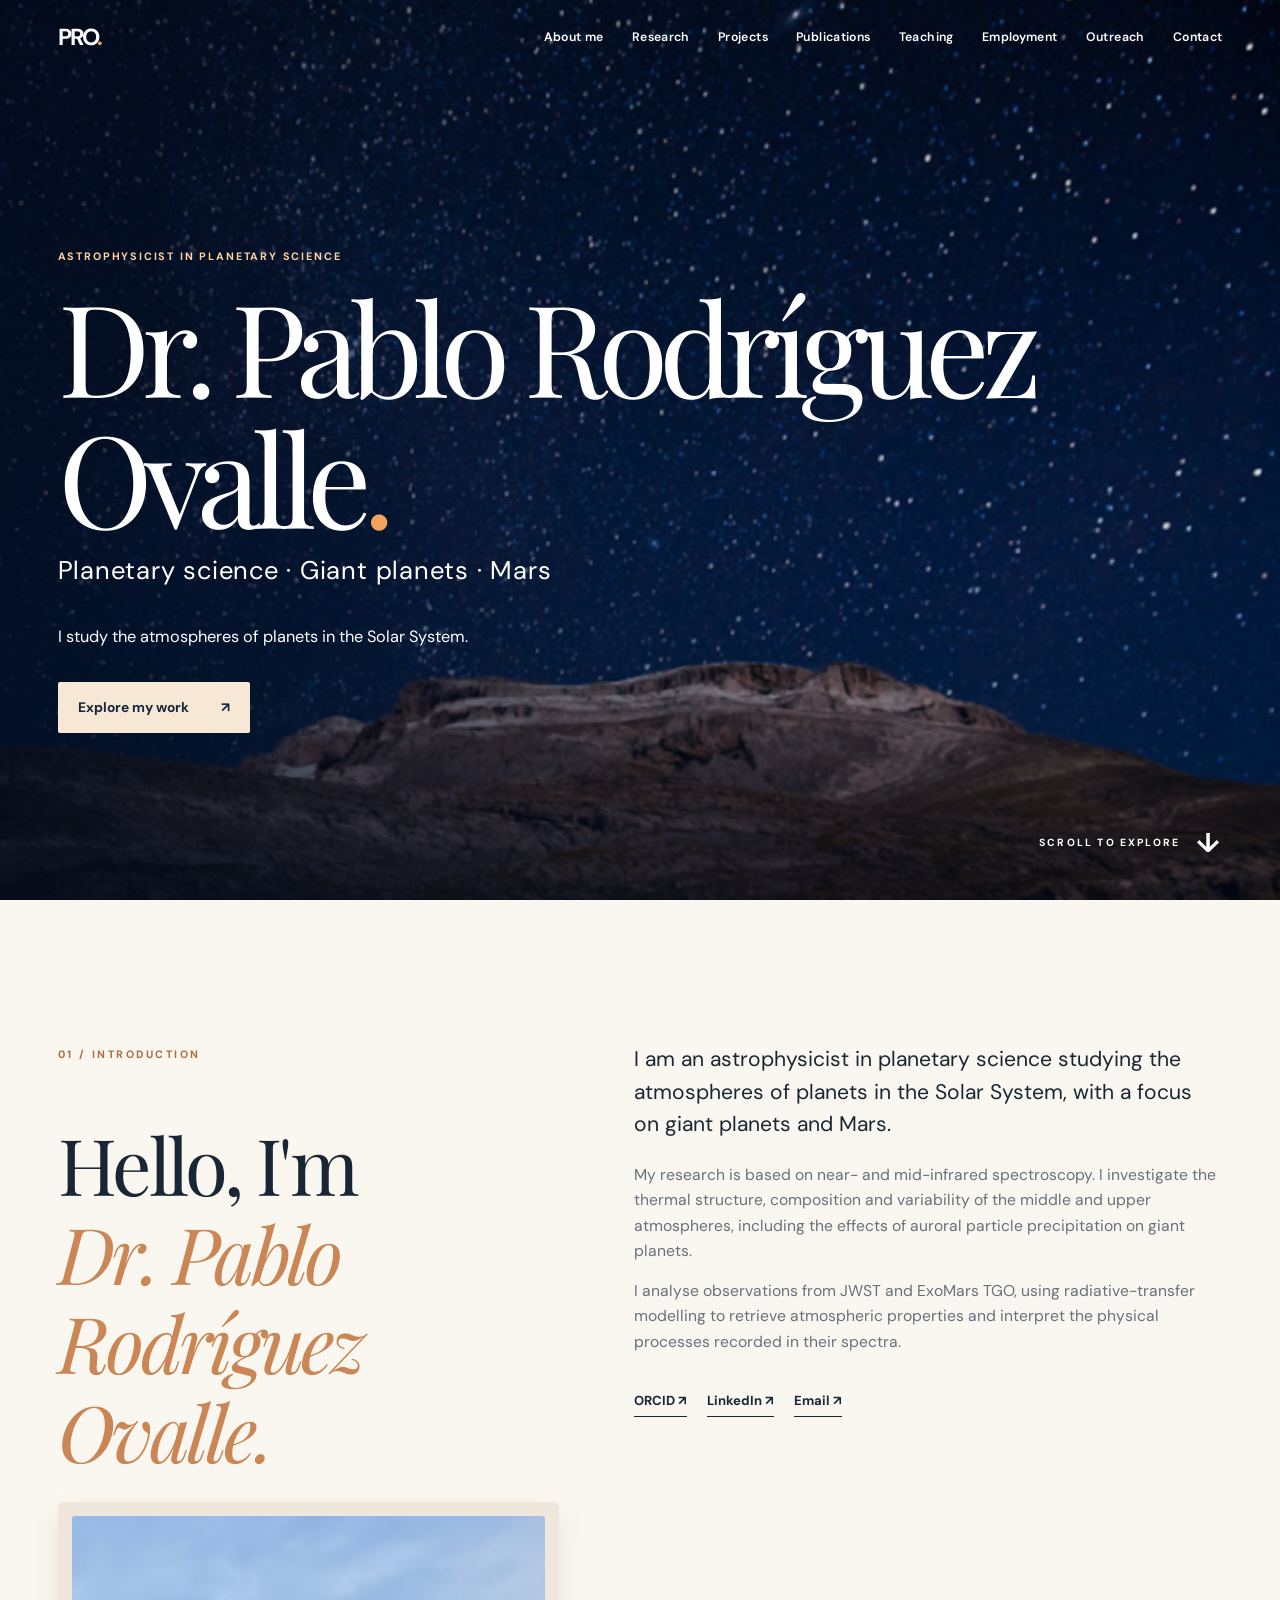
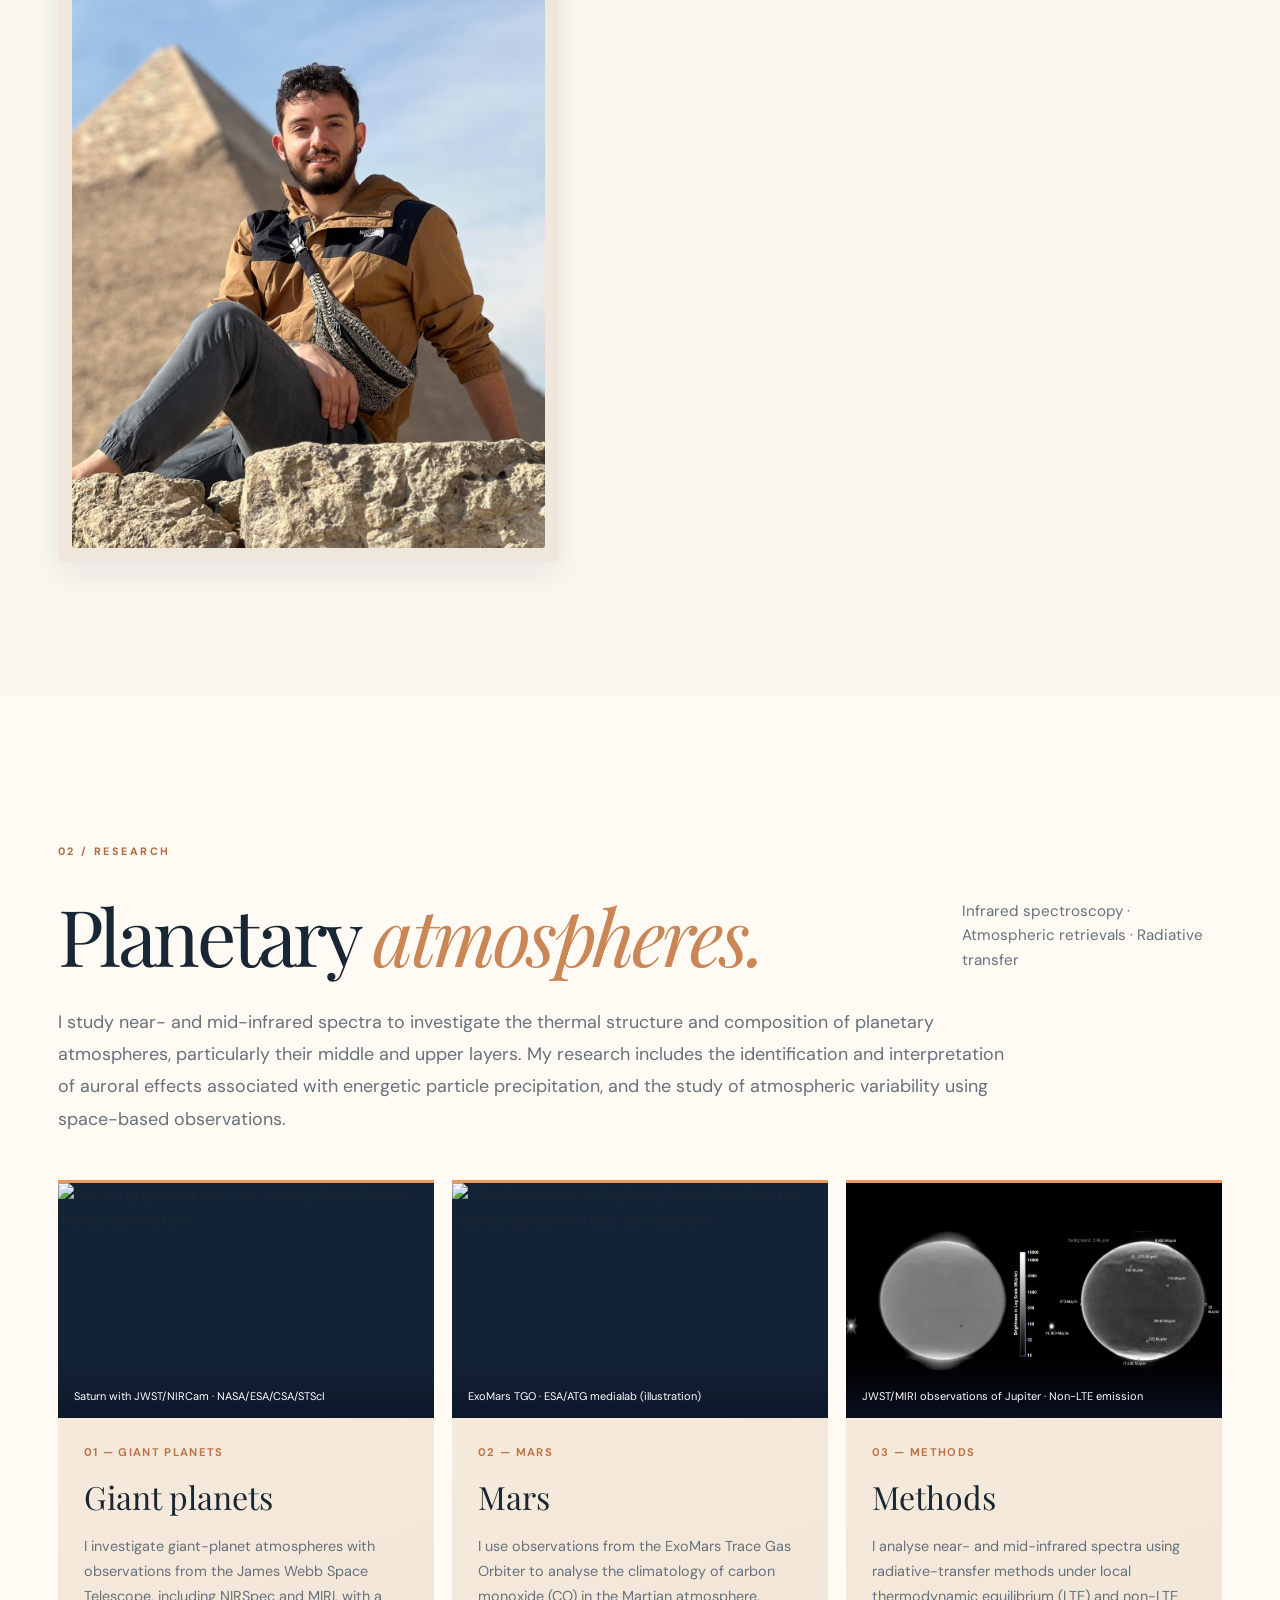
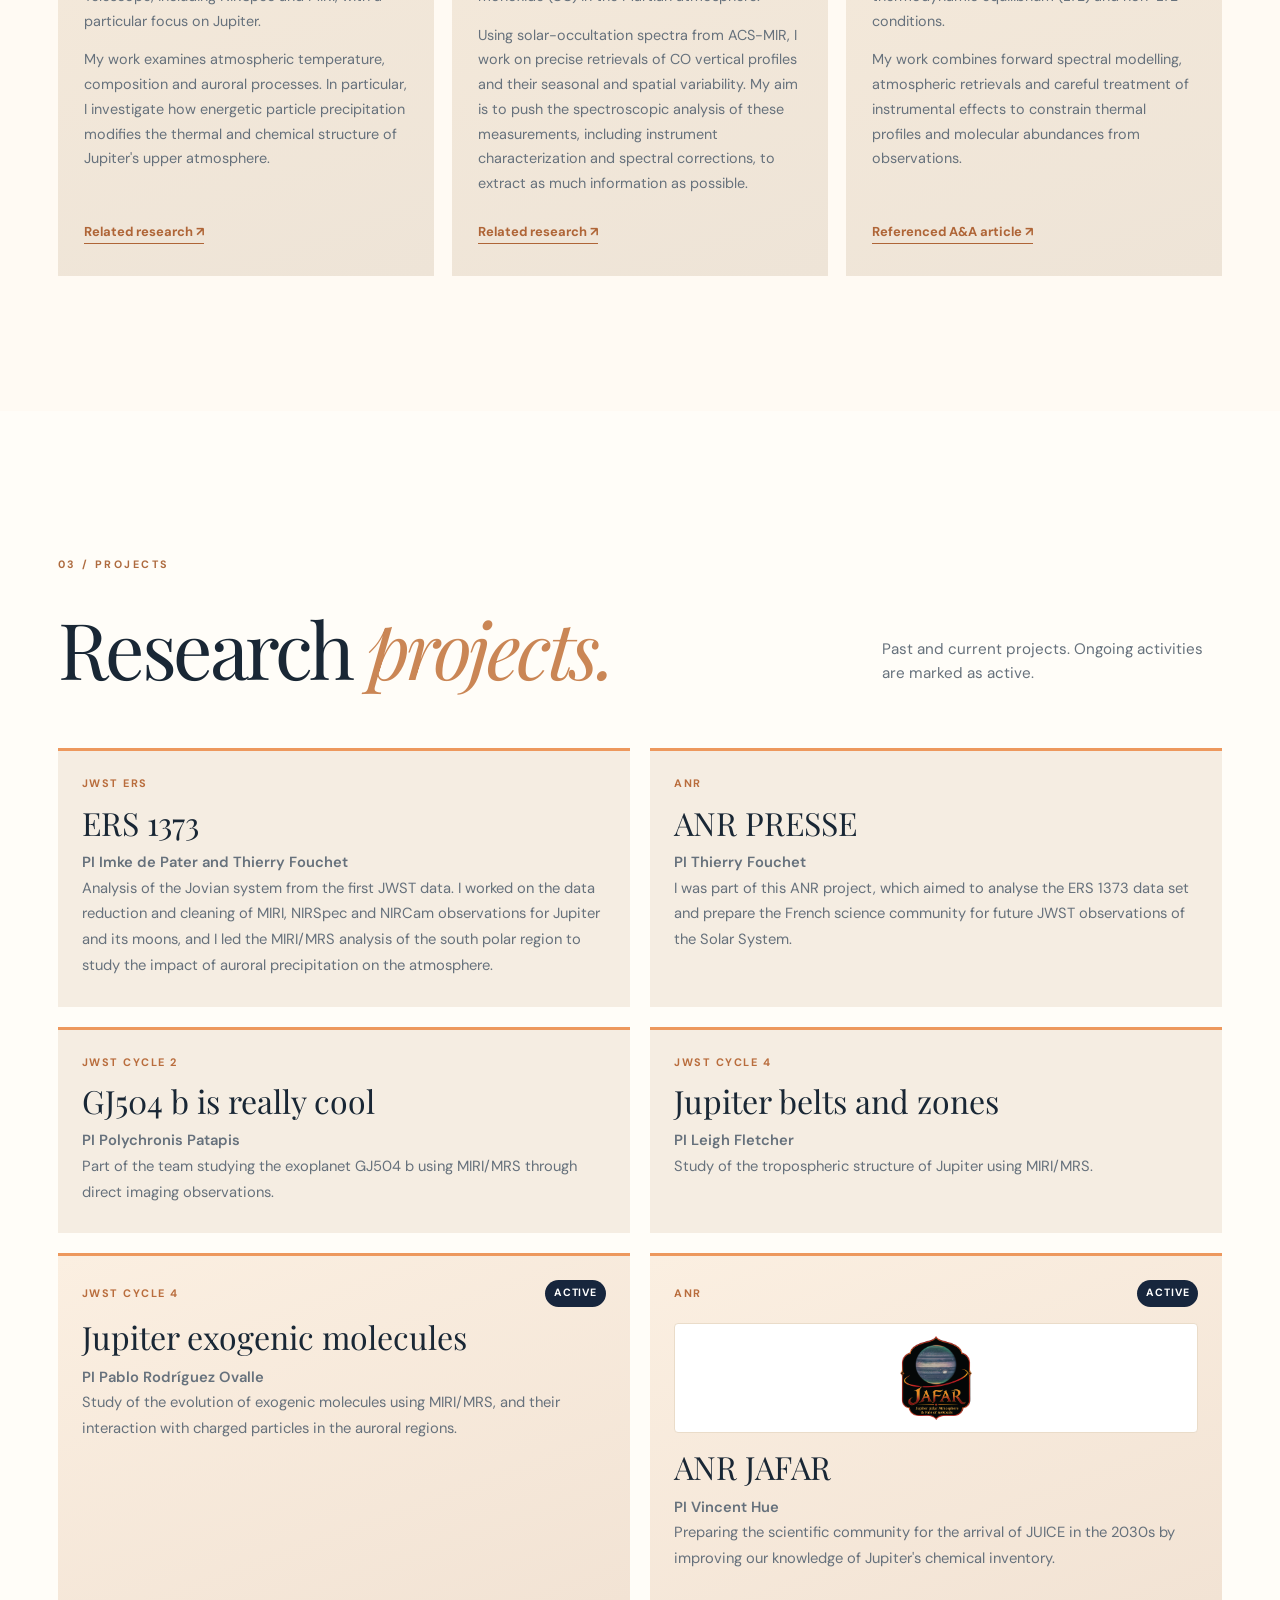
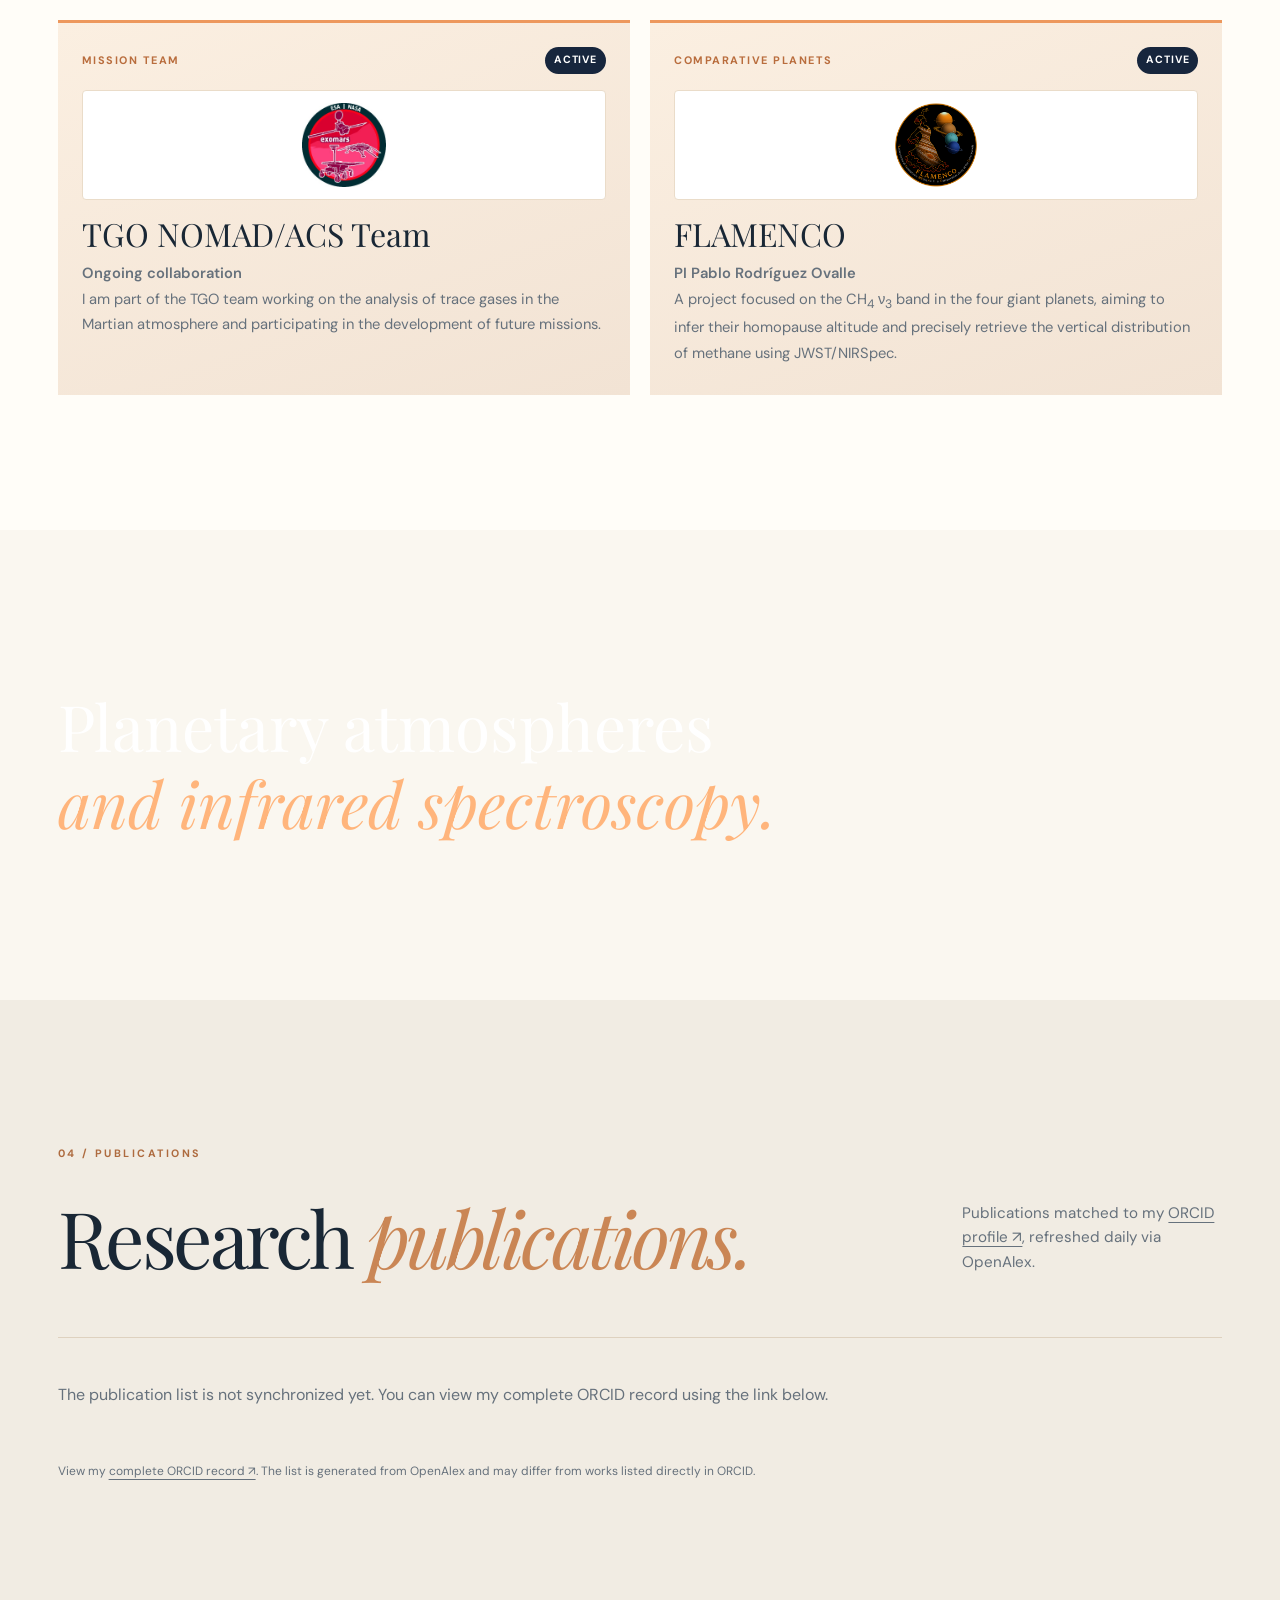
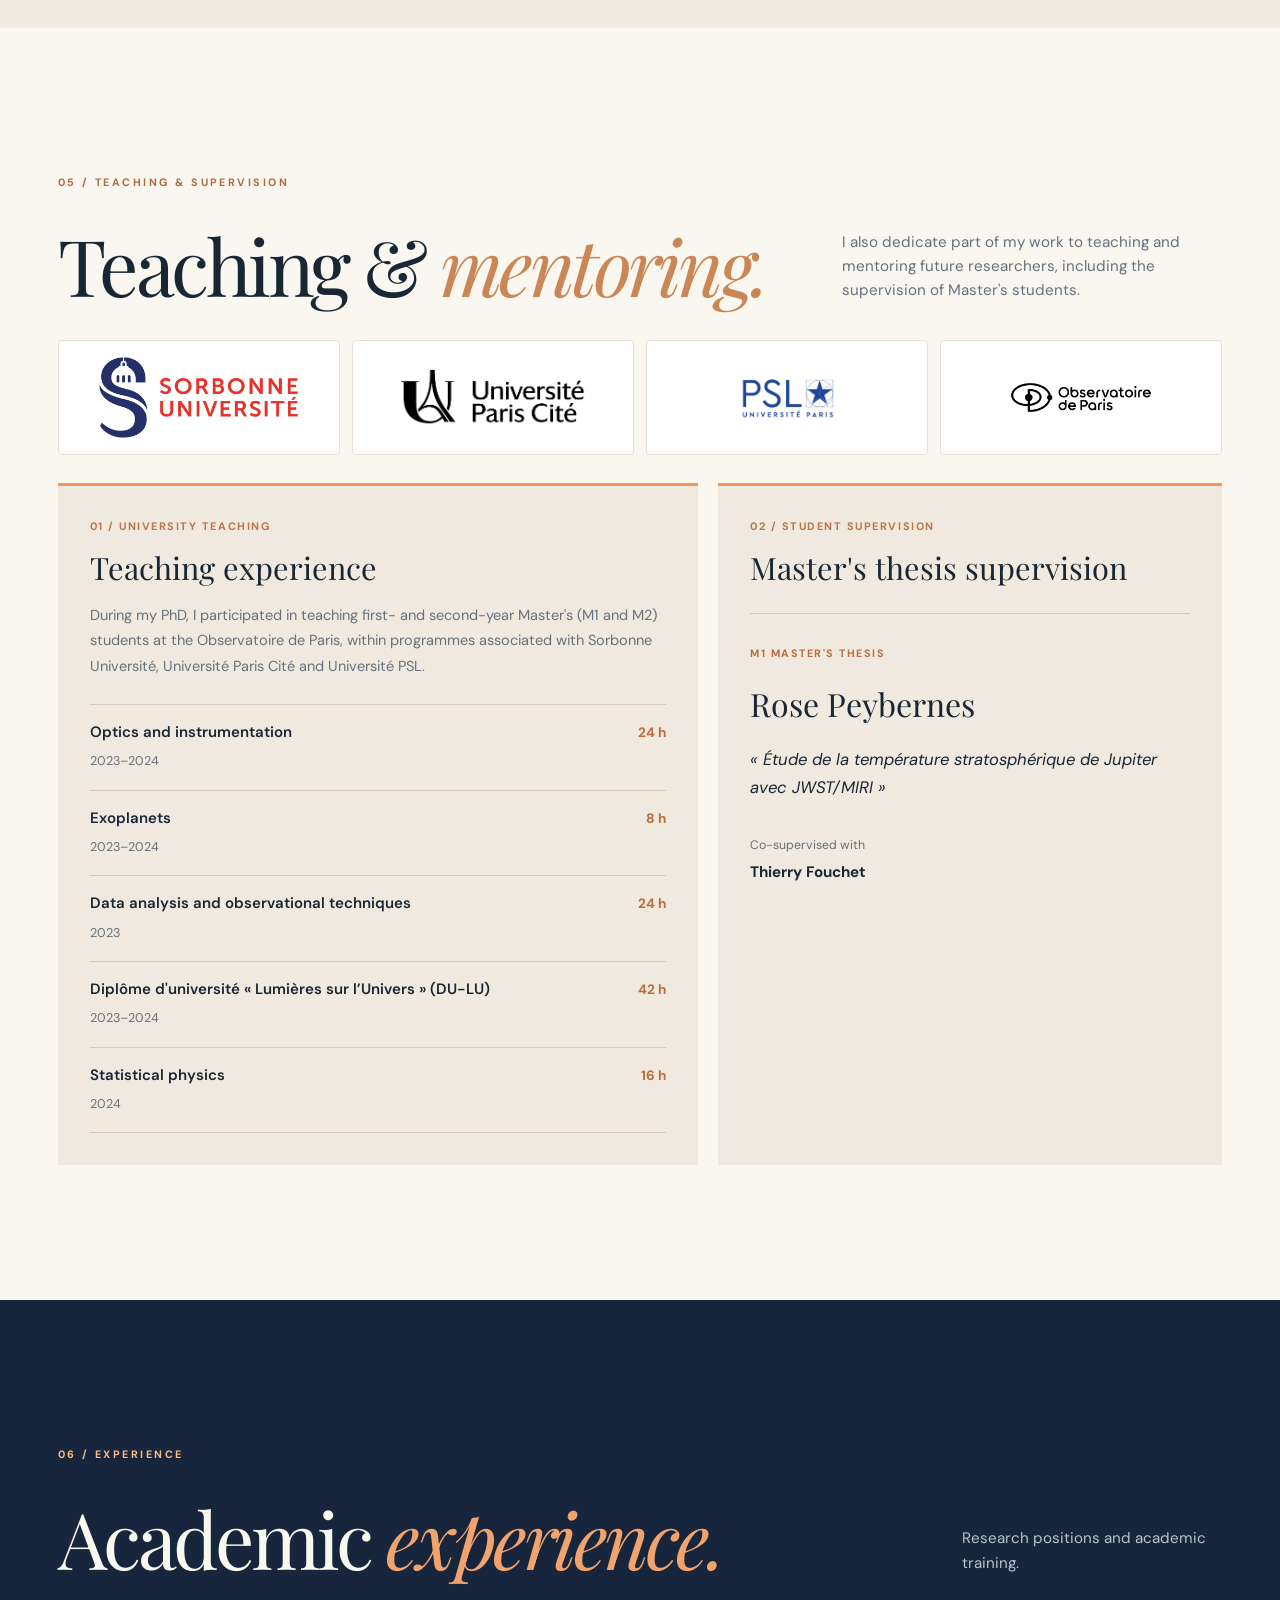
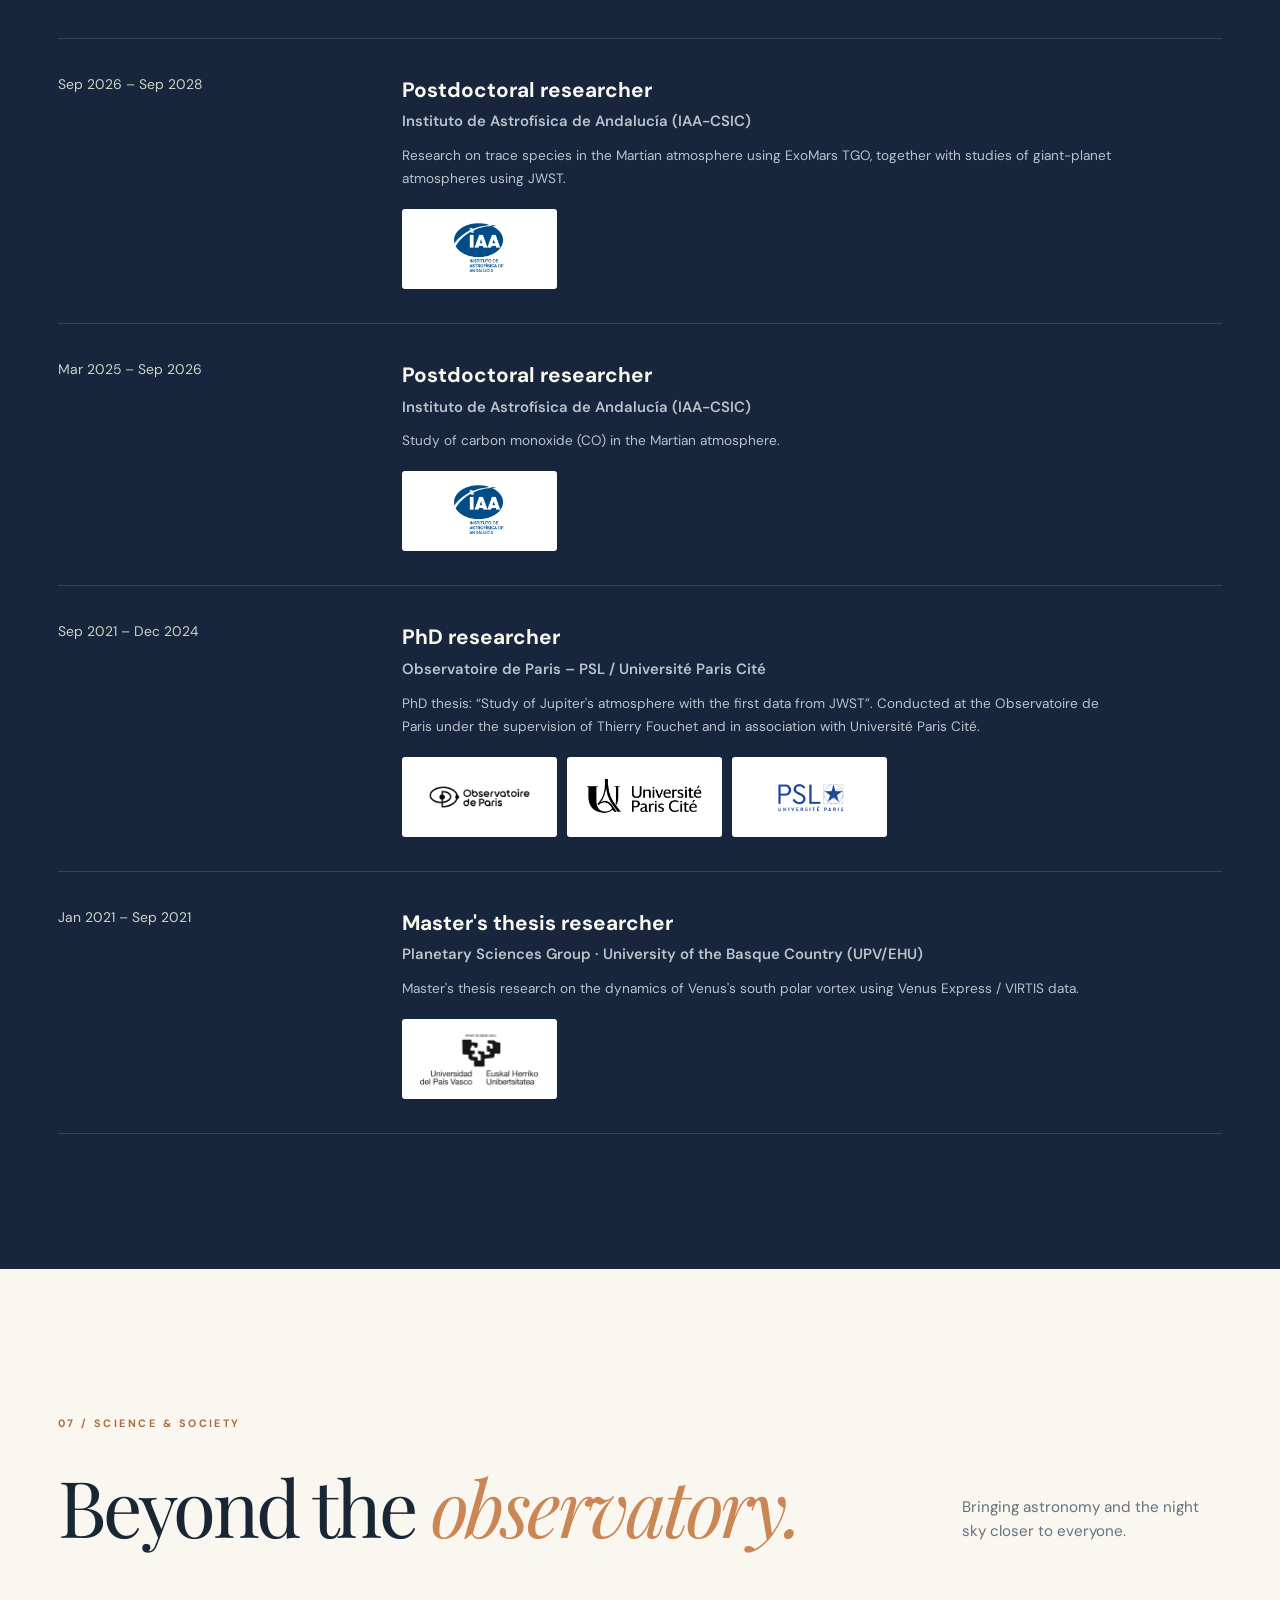
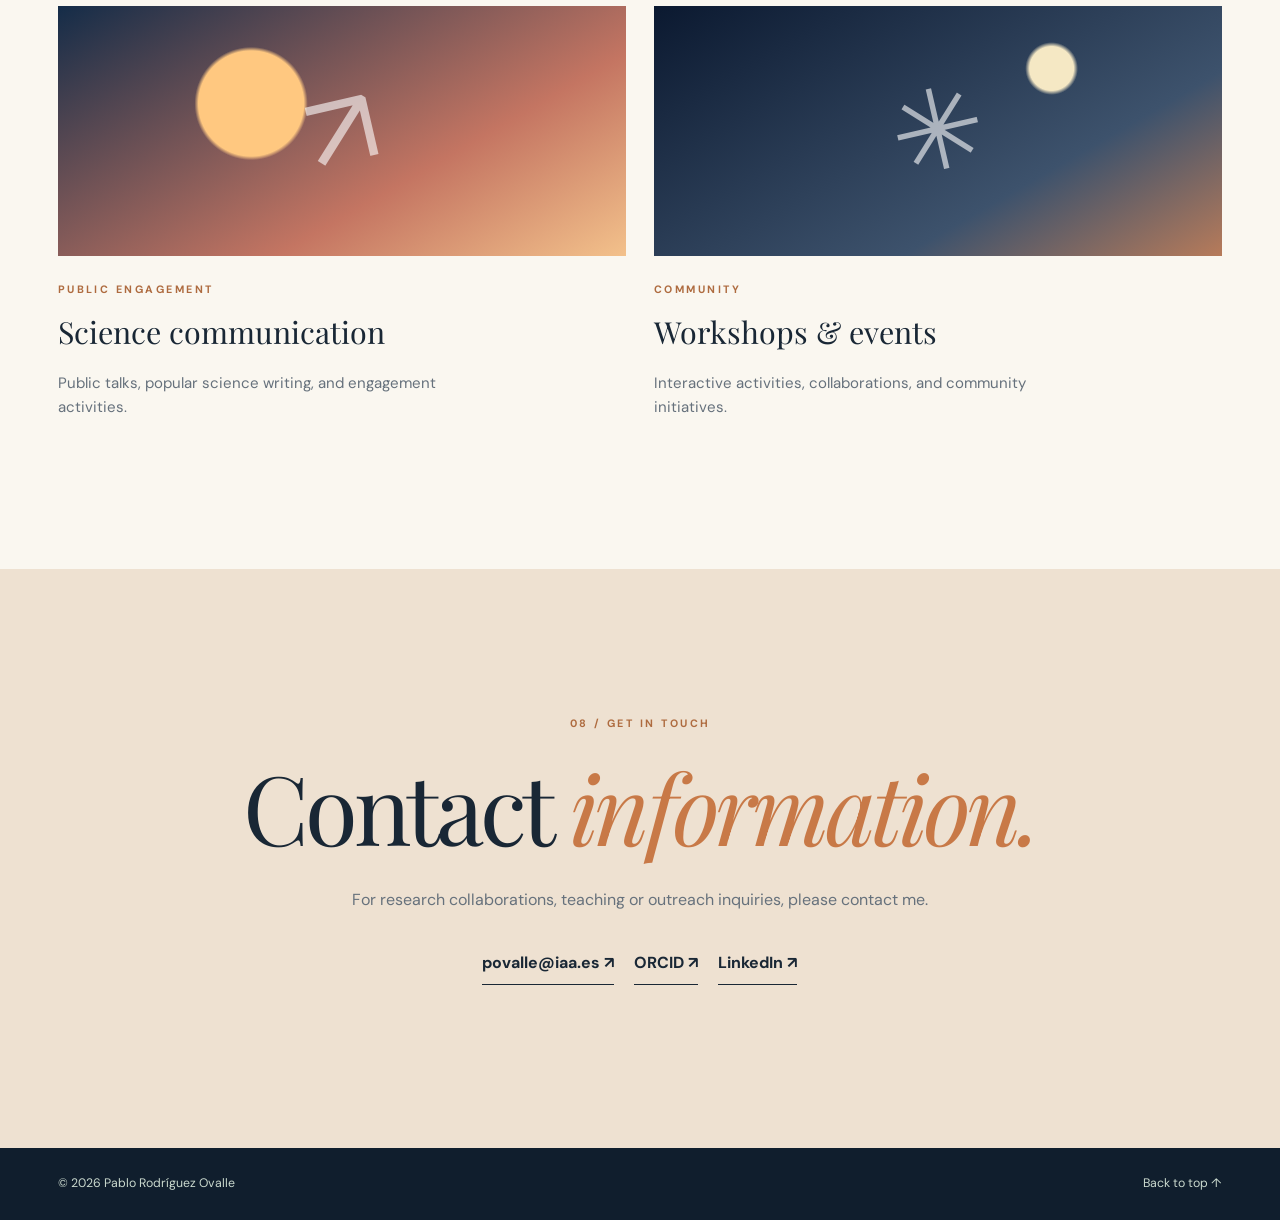
==== index.html @ f03c9a4e "Added projects Added projects, changed title and added logos of projects" ====
<!DOCTYPE html>
<html lang="en">
<head>
  <meta charset="UTF-8" />
  <meta name="viewport" content="width=device-width, initial-scale=1.0" />
  <meta name="description" content="Personal academic website of Dr. Pablo Rodríguez Ovalle, an astrophysicist in planetary science working on giant planets and Mars." />
  <title>Dr. Pablo Rodríguez Ovalle | Astrophysicist in Planetary Science</title>
  <link rel="stylesheet" href="styles.css" />
  <script src="script.js" defer></script>
</head>
<body>
  <a class="skip-link" href="#about">Skip to content</a>
  <header class="site-header" id="top">
    <a href="#home" class="brand" aria-label="Go to homepage">PRO<span class="brand-dot">.</span></a>
    <button class="menu-toggle" aria-label="Open navigation" aria-expanded="false" aria-controls="site-nav">☰</button>
    <nav class="site-nav" id="site-nav" aria-label="Main navigation">
      <a href="#about">About me</a><a href="#research">Research</a><a href="#projects">Projects</a><a href="#publications">Publications</a><a href="#teaching">Teaching</a><a href="#employment">Employment</a><a href="#outreach">Outreach</a><a href="#contact">Contact</a>
    </nav>
  </header>

  <main>
    <section id="home" class="hero" aria-label="Introduction">
      <div class="hero-photo" aria-hidden="true"></div>
      <div class="hero-shade" aria-hidden="true"></div>
      <div class="hero-content wrap">
        <p class="eyebrow hero-eyebrow">ASTROPHYSICIST IN PLANETARY SCIENCE</p>
        <h1>Dr. Pablo Rodríguez Ovalle<span class="accent">.</span></h1>
        <p class="hero-subtitle">Planetary science · Giant planets · Mars</p>
        <p class="hero-intro">I study the atmospheres of planets in the Solar System.</p>
        <a class="button button-light" href="#about">Explore my work <span aria-hidden="true">↗</span></a>
      </div>
      <a href="#about" class="scroll-hint">SCROLL TO EXPLORE <span aria-hidden="true">↓</span></a>
    </section>

    <section id="about" class="section about-section">
      <div class="wrap about-grid">
        <div class="about-intro reveal">
          <p class="eyebrow">01 / INTRODUCTION</p>
          <h2>Hello, I'm<br /><em>Dr. Pablo Rodríguez Ovalle.</em></h2>
          <figure class="about-portrait">
            <img src="assets/photo-pablo-egypt.jpg" alt="Portrait of Dr. Pablo Rodríguez Ovalle outdoors, with the pyramids in the background" loading="lazy" />
          </figure>
        </div>
        <div class="about-copy reveal">
          <p class="lead">I am an astrophysicist in planetary science studying the atmospheres of planets in the Solar System, with a focus on giant planets and Mars.</p>
          <p>My research is based on near- and mid-infrared spectroscopy. I investigate the thermal structure, composition and variability of the middle and upper atmospheres, including the effects of auroral particle precipitation on giant planets.</p>
          <p>I analyse observations from JWST and ExoMars TGO, using radiative-transfer modelling to retrieve atmospheric properties and interpret the physical processes recorded in their spectra.</p>
          <div class="link-row"><a href="https://orcid.org/0000-0003-2594-2128" target="_blank" rel="noopener noreferrer">ORCID ↗</a><a href="https://www.linkedin.com/in/pablo-rodr%C3%ADguez-ovalle-245a7b1a9/" target="_blank" rel="noopener noreferrer">LinkedIn ↗</a><a href="mailto:povalle@iaa.es">Email ↗</a></div>
        </div>
      </div>
    </section>

    <section id="research" class="section research-section">
      <div class="wrap">
        <p class="eyebrow reveal">02 / RESEARCH</p>
        <div class="section-heading reveal"><h2>Planetary <em>atmospheres.</em></h2><p>Infrared spectroscopy · Atmospheric retrievals · Radiative transfer</p></div>
        <div class="research-summary reveal">
          <p>I study near- and mid-infrared spectra to investigate the thermal structure and composition of planetary atmospheres, particularly their middle and upper layers. My research includes the identification and interpretation of auroral effects associated with energetic particle precipitation, and the study of atmospheric variability using space-based observations.</p>
        </div>
        <div class="cards research-cards">
          <article class="info-card reveal">
            <figure class="research-card-media"><img loading="lazy" src="https://assets.science.nasa.gov/dynamicimage/assets/science/missions/webb/outreach/migrated/2023/STScI-01H41MPWAVF7SRQSHZWQNYV2J0.png?crop=faces%2Cfocalpoint&amp;fit=clip&amp;h=1454&amp;w=2586" alt="Saturn observed with the James Webb Space Telescope NIRCam"/><figcaption>Saturn with JWST/NIRCam · NASA/ESA/CSA/STScI</figcaption></figure>
            <div class="research-card-body"><span class="card-number">01 — GIANT PLANETS</span><h3>Giant planets</h3>
            <p>I investigate giant-planet atmospheres with observations from the James Webb Space Telescope, including NIRSpec and MIRI, with a particular focus on Jupiter.</p>
            <p>My work examines atmospheric temperature, composition and auroral processes. In particular, I investigate how energetic particle precipitation modifies the thermal and chemical structure of Jupiter's upper atmosphere.</p>
            <a class="research-link" href="https://doi.org/10.1029/2024JE008299" target="_blank" rel="noopener noreferrer">Related research ↗</a></div>
          </article>
          <article class="info-card reveal">
            <figure class="research-card-media"><img loading="lazy" src="https://www.esa.int/var/esa/storage/images/esa_multimedia/images/2019/04/exomars_trace_gas_orbiter_analyses_the_martian_atmosphere/19345378-1-eng-GB/ExoMars_Trace_Gas_Orbiter_analyses_the_martian_atmosphere_pillars.jpg" alt="ESA illustration of ExoMars Trace Gas Orbiter measuring the Martian atmosphere"/><figcaption>ExoMars TGO · ESA/ATG medialab (illustration)</figcaption></figure>
            <div class="research-card-body"><span class="card-number">02 — MARS</span><h3>Mars</h3>
            <p>I use observations from the ExoMars Trace Gas Orbiter to analyse the climatology of carbon monoxide (CO) in the Martian atmosphere.</p>
            <p>Using solar-occultation spectra from ACS-MIR, I work on precise retrievals of CO vertical profiles and their seasonal and spatial variability. My aim is to push the spectroscopic analysis of these measurements, including instrument characterization and spectral corrections, to extract as much information as possible.</p>
            <a class="research-link" href="https://meetingorganizer.copernicus.org/EPSC2026/EPSC2026-868.html" target="_blank" rel="noopener noreferrer">Related research ↗</a></div>
          </article>
          <article class="info-card reveal">
            <figure class="research-card-media methods-image">
              <img src="assets/nonLTE_jupiter.png" alt="Infrared observations of Jupiter showing atmospheric emission and non-LTE effects" loading="lazy" />
              <figcaption>JWST/MIRI observations of Jupiter · Non-LTE emission</figcaption>
            </figure>
            <div class="research-card-body"><span class="card-number">03 — METHODS</span><h3>Methods</h3>
            <p>I analyse near- and mid-infrared spectra using radiative-transfer methods under local thermodynamic equilibrium (LTE) and non-LTE conditions.</p>
            <p>My work combines forward spectral modelling, atmospheric retrievals and careful treatment of instrumental effects to constrain thermal profiles and molecular abundances from observations.</p>
            <a class="research-link" href="https://www.aanda.org/articles/aa/pdf/2024/11/aa51453-24.pdf" target="_blank" rel="noopener noreferrer">Referenced A&amp;A article ↗</a></div>
          </article>
        </div>
      </div>
    </section>

    <section id="projects" class="section projects-section">
      <div class="wrap">
        <p class="eyebrow reveal">03 / PROJECTS</p>
        <div class="section-heading reveal"><h2>Research <em>projects.</em></h2><p>Past and current projects. Ongoing activities are marked as active.</p></div>
        <div class="project-grid">
          <article class="project-card reveal">
            <div class="project-card-top"><span class="project-type">JWST ERS</span></div>
            <h3>ERS 1373</h3>
            <p class="project-meta">PI Imke de Pater and Thierry Fouchet</p>
            <p>Analysis of the Jovian system from the first JWST data. I worked on the data reduction and cleaning of MIRI, NIRSpec and NIRCam observations for Jupiter and its moons, and I led the MIRI/MRS analysis of the south polar region to study the impact of auroral precipitation on the atmosphere.</p>
          </article>

          <article class="project-card reveal">
            <div class="project-card-top"><span class="project-type">ANR</span></div>
            <h3>ANR PRESSE</h3>
            <p class="project-meta">PI Thierry Fouchet</p>
            <p>I was part of this ANR project, which aimed to analyse the ERS 1373 data set and prepare the French science community for future JWST observations of the Solar System.</p>
          </article>

          <article class="project-card reveal">
            <div class="project-card-top"><span class="project-type">JWST Cycle 2</span></div>
            <h3>GJ504 b is really cool</h3>
            <p class="project-meta">PI Polychronis Patapis</p>
            <p>Part of the team studying the exoplanet GJ504 b using MIRI/MRS through direct imaging observations.</p>
          </article>

          <article class="project-card reveal">
            <div class="project-card-top"><span class="project-type">JWST Cycle 4</span></div>
            <h3>Jupiter belts and zones</h3>
            <p class="project-meta">PI Leigh Fletcher</p>
            <p>Study of the tropospheric structure of Jupiter using MIRI/MRS.</p>
          </article>

          <article class="project-card active reveal">
            <div class="project-card-top"><span class="project-type">JWST Cycle 4</span><span class="status-badge">ACTIVE</span></div>
            <h3>Jupiter exogenic molecules</h3>
            <p class="project-meta">PI Pablo Rodríguez Ovalle</p>
            <p>Study of the evolution of exogenic molecules using MIRI/MRS, and their interaction with charged particles in the auroral regions.</p>
          </article>

          <article class="project-card active reveal with-logo">
            <div class="project-card-top"><span class="project-type">ANR</span><span class="status-badge">ACTIVE</span></div>
            <div class="project-logo"><img src="assets/logo-jafar.png" alt="JAFAR project logo" loading="lazy"></div>
            <h3>ANR JAFAR</h3>
            <p class="project-meta">PI Vincent Hue</p>
            <p>Preparing the scientific community for the arrival of JUICE in the 2030s by improving our knowledge of Jupiter's chemical inventory.</p>
          </article>

          <article class="project-card active reveal with-logo">
            <div class="project-card-top"><span class="project-type">Mission team</span><span class="status-badge">ACTIVE</span></div>
            <div class="project-logo"><img src="assets/logo-exomars-team.jpg" alt="ExoMars team logo" loading="lazy"></div>
            <h3>TGO NOMAD/ACS Team</h3>
            <p class="project-meta">Ongoing collaboration</p>
            <p>I am part of the TGO team working on the analysis of trace gases in the Martian atmosphere and participating in the development of future missions.</p>
          </article>

          <article class="project-card active reveal with-logo">
            <div class="project-card-top"><span class="project-type">Comparative planets</span><span class="status-badge">ACTIVE</span></div>
            <div class="project-logo"><img src="assets/logo-flamenco.png" alt="FLAMENCO project logo" loading="lazy"></div>
            <h3>FLAMENCO</h3>
            <p class="project-meta">PI Pablo Rodríguez Ovalle</p>
            <p>A project focused on the CH<sub>4</sub> ν<sub>3</sub> band in the four giant planets, aiming to infer their homopause altitude and precisely retrieve the vertical distribution of methane using JWST/NIRSpec.</p>
          </article>
        </div>
      </div>
    </section>

    <section class="image-break" aria-label="Visual pause"><div class="image-break-overlay"><p class="wrap reveal">Planetary atmospheres<br /><em>and infrared spectroscopy.</em></p></div></section>

    <section id="publications" class="section pale-section">
      <div class="wrap">
        <p class="eyebrow reveal">04 / PUBLICATIONS</p>
        <div class="section-heading reveal"><h2>Research <em>publications.</em></h2><p>Publications matched to my <a class="underlined" href="https://orcid.org/0000-0003-2594-2128" target="_blank" rel="noopener noreferrer">ORCID profile ↗</a>, refreshed daily via OpenAlex.</p></div>
        <div id="publication-list" class="publication-list" aria-live="polite"><p class="pub-status">Loading publications…</p></div>
        <p id="publication-note" class="footnote">View my <a class="underlined" href="https://orcid.org/0000-0003-2594-2128" target="_blank" rel="noopener noreferrer">complete ORCID record ↗</a>. The list is generated from OpenAlex and may differ from works listed directly in ORCID.</p>
      </div>
    </section>

    <section id="teaching" class="section teaching-section">
      <div class="wrap">
        <p class="eyebrow reveal">05 / TEACHING &amp; SUPERVISION</p>
        <div class="section-heading reveal">
          <h2>Teaching &amp; <em>mentoring.</em></h2>
          <p>I also dedicate part of my work to teaching and mentoring future researchers, including the supervision of Master's students.</p>
        </div>
        <div class="teaching-affiliations reveal" aria-label="Institutions associated with my teaching">
          <a class="institution-logo" href="https://www.sorbonne-universite.fr/" target="_blank" rel="noopener noreferrer"><img src="assets/logo-sorbonne.png" alt="Sorbonne Université" loading="lazy"></a>
          <a class="institution-logo" href="https://u-paris.fr/" target="_blank" rel="noopener noreferrer"><img src="assets/logo-paris-cite.jpg" alt="Université Paris Cité" loading="lazy"></a>
          <a class="institution-logo" href="https://psl.eu/" target="_blank" rel="noopener noreferrer"><img src="assets/logo-psl.png" alt="Université PSL" loading="lazy"></a>
          <a class="institution-logo" href="https://observatoiredeparis.psl.eu/" target="_blank" rel="noopener noreferrer"><img src="assets/logo-observatoire.png" alt="Observatoire de Paris - PSL" loading="lazy"></a>
        </div>
        <div class="teaching-layout">
          <article class="teaching-panel reveal">
            <p class="teaching-panel-kicker">01 / UNIVERSITY TEACHING</p>
            <h3>Teaching experience</h3>
            <p class="teaching-intro">During my PhD, I participated in teaching first- and second-year Master's (M1 and M2) students at the Observatoire de Paris, within programmes associated with Sorbonne Université, Université Paris Cité and Université PSL.</p>
            <div class="course-list">
              <div class="course-item"><div><h4>Optics and instrumentation</h4><span>2023–2024</span></div><strong>24 h</strong></div>
              <div class="course-item"><div><h4>Exoplanets</h4><span>2023–2024</span></div><strong>8 h</strong></div>
              <div class="course-item"><div><h4>Data analysis and observational techniques</h4><span>2023</span></div><strong>24 h</strong></div>
              <div class="course-item"><div><h4>Diplôme d'université « Lumières sur l’Univers » (DU-LU)</h4><span>2023–2024</span></div><strong>42 h</strong></div>
              <div class="course-item"><div><h4>Statistical physics</h4><span>2024</span></div><strong>16 h</strong></div>
            </div>
          </article>
          <article class="teaching-panel mentoring-panel reveal">
            <p class="teaching-panel-kicker">02 / STUDENT SUPERVISION</p>
            <h3>Master's thesis supervision</h3>
            <div class="mentoring-entry">
              <span class="mentoring-degree">M1 MASTER'S THESIS</span>
              <h4>Rose Peybernes</h4>
              <p class="mentoring-thesis" lang="fr">« Étude de la température stratosphérique de Jupiter avec JWST/MIRI »</p>
              <div class="mentoring-credit"><span>Co-supervised with</span><strong>Thierry Fouchet</strong></div>
            </div>
          </article>
        </div>
      </div>
    </section>

    <section id="employment" class="section dark-section experience-section">
      <div class="wrap">
        <p class="eyebrow reveal">06 / EXPERIENCE</p>
        <div class="section-heading reveal"><h2>Academic <em>experience.</em></h2><p>Research positions and academic training.</p></div>
        <div class="timeline">
          <article class="timeline-item reveal">
            <span class="experience-dates">Sep 2026 – Sep 2028</span>
            <div class="experience-details"><h3>Postdoctoral researcher</h3><p class="experience-org">Instituto de Astrofísica de Andalucía (IAA-CSIC)</p><p>Research on trace species in the Martian atmosphere using ExoMars TGO, together with studies of giant-planet atmospheres using JWST.</p><div class="experience-logos"><a href="https://www.iaa.csic.es/" target="_blank" rel="noopener noreferrer" class="experience-logo"><img src="assets/logo-iaa-csic.png" alt="IAA-CSIC" loading="lazy"></a></div></div>
          </article>
          <article class="timeline-item reveal">
            <span class="experience-dates">Mar 2025 – Sep 2026</span>
            <div class="experience-details"><h3>Postdoctoral researcher</h3><p class="experience-org">Instituto de Astrofísica de Andalucía (IAA-CSIC)</p><p>Study of carbon monoxide (CO) in the Martian atmosphere.</p><div class="experience-logos"><a href="https://www.iaa.csic.es/" target="_blank" rel="noopener noreferrer" class="experience-logo"><img src="assets/logo-iaa-csic.png" alt="IAA-CSIC" loading="lazy"></a></div></div>
          </article>
          <article class="timeline-item reveal">
            <span class="experience-dates">Sep 2021 – Dec 2024</span>
            <div class="experience-details"><h3>PhD researcher</h3><p class="experience-org">Observatoire de Paris – PSL / Université Paris Cité</p><p>PhD thesis: “Study of Jupiter's atmosphere with the first data from JWST”. Conducted at the Observatoire de Paris under the supervision of Thierry Fouchet and in association with Université Paris Cité.</p><div class="experience-logos"><a href="https://observatoiredeparis.psl.eu/" target="_blank" rel="noopener noreferrer" class="experience-logo"><img src="assets/logo-observatoire.png" alt="Observatoire de Paris – PSL" loading="lazy"></a><a href="https://u-paris.fr/" target="_blank" rel="noopener noreferrer" class="experience-logo"><img src="assets/logo-paris-cite.jpg" alt="Université Paris Cité" loading="lazy"></a><a href="https://psl.eu/" target="_blank" rel="noopener noreferrer" class="experience-logo"><img src="assets/logo-psl.png" alt="Université PSL" loading="lazy"></a></div></div>
          </article>
          <article class="timeline-item reveal">
            <span class="experience-dates">Jan 2021 – Sep 2021</span>
            <div class="experience-details"><h3>Master's thesis researcher</h3><p class="experience-org">Planetary Sciences Group · University of the Basque Country (UPV/EHU)</p><p>Master's thesis research on the dynamics of Venus's south polar vortex using Venus Express / VIRTIS data.</p><div class="experience-logos"><a href="https://www.ehu.eus/" target="_blank" rel="noopener noreferrer" class="experience-logo"><img src="assets/logo-upv-ehu.jpg" alt="UPV/EHU" loading="lazy"></a></div></div>
          </article>
        </div>
      </div>
    </section>

    <section id="outreach" class="section outreach-section"><div class="wrap"><p class="eyebrow reveal">07 / SCIENCE & SOCIETY</p><div class="section-heading reveal"><h2>Beyond the <em>observatory.</em></h2><p>Bringing astronomy and the night sky closer to everyone.</p></div><div class="outreach-grid"><article class="outreach-card reveal"><div class="outreach-art art-one" aria-hidden="true"><span>↗</span></div><p class="eyebrow">PUBLIC ENGAGEMENT</p><h3>Science communication</h3><p>Public talks, popular science writing, and engagement activities.</p></article><article class="outreach-card reveal"><div class="outreach-art art-two" aria-hidden="true"><span>✳</span></div><p class="eyebrow">COMMUNITY</p><h3>Workshops & events</h3><p>Interactive activities, collaborations, and community initiatives.</p></article></div></div></section>

    <section id="contact" class="section contact-section"><div class="wrap contact-content reveal"><p class="eyebrow">08 / GET IN TOUCH</p><h2>Contact <em>information.</em></h2><p>For research collaborations, teaching or outreach inquiries, please contact me.</p><div class="contact-links"><a href="mailto:povalle@iaa.es">povalle@iaa.es ↗</a><a href="https://orcid.org/0000-0003-2594-2128" target="_blank" rel="noopener noreferrer">ORCID ↗</a><a href="https://www.linkedin.com/in/pablo-rodr%C3%ADguez-ovalle-245a7b1a9/" target="_blank" rel="noopener noreferrer">LinkedIn ↗</a></div></div></section>
  </main>
  <footer class="site-footer"><div class="wrap footer-inner"><span>© <span id="year"></span> Pablo Rodríguez Ovalle</span><span><a href="#top">Back to top ↑</a></span></div></footer>
</body>
</html>
---- styles.css ----
@import url('https://fonts.googleapis.com/css2?family=DM+Sans:wght@400;500;600;700&family=Playfair+Display:ital,wght@0,400;0,500;1,400;1,500&display=swap');
:root{--ink:#182724;--forest:#1c3933;--sage:#8a9e88;--paper:#faf9f5;--muted:#6b7773;--accent:#c8d49f;--serif:'Playfair Display',Georgia,serif;--sans:'DM Sans',Arial,sans-serif}*{box-sizing:border-box}html{scroll-behavior:smooth;scroll-padding-top:82px}body{margin:0;color:var(--ink);background:var(--paper);font-family:var(--sans);line-height:1.6}a{color:inherit;text-decoration:none}button{font:inherit}a:focus-visible,button:focus-visible{outline:3px solid #c6d79b;outline-offset:5px}.wrap{width:min(1180px,calc(100% - 9vw));margin-inline:auto}.site-header{z-index:10;position:fixed;inset:0 0 auto;display:flex;align-items:center;justify-content:space-between;padding:19px 4.5vw;color:#fff;transition:background .3s,color .3s,box-shadow .3s}.site-header.scrolled{background:rgba(250,249,245,.96);color:var(--ink);box-shadow:0 2px 24px #0000000b;backdrop-filter:blur(12px)}.brand{font-size:1.45rem;font-weight:700;letter-spacing:-.09em}.brand-dot,.accent{color:var(--accent)}.site-nav{display:flex;gap:clamp(13px,2.2vw,32px);align-items:center}.site-nav a{font-size:.77rem;letter-spacing:.03em;font-weight:600;transition:opacity .2s}.site-nav a:hover{opacity:.6}.menu-toggle{display:none;background:none;border:0;color:inherit;font-size:1.65rem;cursor:pointer}.hero{height:100svh;min-height:620px;position:relative;color:white;display:flex;align-items:center;overflow:hidden;background:#243f3c}.hero-photo{position:absolute;inset:-6%;background-image:url('https://images.unsplash.com/photo-1470252649378-9c29740c9fa8?auto=format&fit=crop&w=2000&q=85');background-size:cover;background-position:center 55%;transform:translate3d(0,var(--parallax,0px),0) scale(1.04);will-change:transform}.hero-shade{position:absolute;inset:0;background:linear-gradient(90deg,rgba(9,28,27,.74),rgba(10,28,25,.2) 80%),linear-gradient(0deg,rgba(0,0,0,.26),transparent 30%)}.hero-content{z-index:1;padding-top:70px}.eyebrow{font-size:.67rem;font-weight:700;letter-spacing:.23em;text-transform:uppercase;color:#789084}.hero-eyebrow{color:#e0eac8}.hero h1{font-family:var(--serif);font-weight:400;font-size:clamp(5rem,11vw,11.5rem);line-height:1.02;letter-spacing:-.07em;margin:15px 0 10px}.hero-subtitle{font-size:clamp(1.18rem,2vw,1.7rem);letter-spacing:.03em;margin:0}.hero-intro{font-size:1.02rem;max-width:410px;margin:32px 0}.button{display:inline-flex;align-items:center;justify-content:space-between;gap:32px;border-radius:2px;padding:14px 20px;font-size:.86rem;font-weight:700;transition:transform .2s,background .2s}.button:hover{transform:translateY(-3px)}.button-light{background:#f3f1e8;color:var(--forest)}.button-dark{background:var(--forest);color:#fff}.scroll-hint{position:absolute;bottom:35px;right:4.5vw;z-index:1;display:flex;gap:16px;align-items:center;letter-spacing:.21em;font-size:.65rem;font-weight:700}.scroll-hint span{font-size:1.7rem}.section{padding:135px 0}.split-layout{display:grid;grid-template-columns:1fr 1fr;gap:13%}h2{font-family:var(--serif);font-size:clamp(3rem,6.1vw,6rem);line-height:1.14;font-weight:400;letter-spacing:-.045em;margin:20px 0 0}h2 em,.image-break em{font-weight:400;color:#819783}.about-copy{padding-top:22px}.about-copy p{font-size:.98rem;color:var(--muted)}.about-copy .lead{color:var(--ink);font-size:1.4rem;line-height:1.55;margin-top:0}.link-row{display:flex;gap:20px;flex-wrap:wrap;margin-top:36px}.link-row a{font-weight:700;font-size:.82rem;border-bottom:1px solid;padding-bottom:5px}.image-break{height:470px;background-image:linear-gradient(#09282035,#09282070),url('https://images.unsplash.com/photo-1441974231531-c6227db76b6e?auto=format&fit=crop&w=1900&q=85');background-position:center;background-size:cover;background-attachment:fixed;display:grid;place-items:center;color:#fff}.image-break-overlay{width:100%}.image-break p{font-family:var(--serif);font-size:clamp(2.7rem,5vw,5rem);font-weight:400;line-height:1.2}.image-break em{color:#d3dfb9}.pale-section{background:#edf0e9}.section-heading{display:flex;justify-content:space-between;gap:30px;align-items:end;margin-bottom:55px}.section-heading h2{max-width:750px}.section-heading>p{max-width:260px;color:var(--muted);margin-bottom:8px;font-size:.95rem}.publication-list{border-top:1px solid #bdc8bf}.publication{display:grid;grid-template-columns:90px 1fr 36px;gap:20px;align-items:start;border-bottom:1px solid #bdc8bf;padding:30px 0}.pub-year{font-size:.83rem;font-weight:700;color:#6c8475}.publication h3{font-size:1.16rem;line-height:1.4;margin:0 0 8px}.publication p{margin:0;color:var(--muted);font-size:.86rem}.publication>a{font-size:1.8rem;font-weight:400}.footnote{font-size:.75rem;color:var(--muted);margin-top:26px}.cards{display:grid;grid-template-columns:repeat(3,1fr);gap:18px}.info-card{min-height:275px;background:#f0f1eb;padding:35px;display:flex;flex-direction:column;align-items:start}.card-number{font-family:var(--serif);font-size:1.3rem;color:#7b9985}.info-card h3{font-family:var(--serif);font-weight:400;font-size:1.75rem;line-height:1.2;margin:auto 0 8px}.info-card p{color:var(--muted);font-size:.9rem;margin:0}.dark-section{background:#1c3933;color:#f8f8ee}.dark-section .eyebrow{color:#a6bda8}.dark-section .section-heading p,.dark-section .timeline-item p{color:#a8bbb1}.dark-section h2 em{color:#bed0af}.timeline{border-top:1px solid #60766b}.timeline-item{display:grid;grid-template-columns:35% 1fr;gap:20px;padding:29px 0;border-bottom:1px solid #60766b}.timeline-item>span{color:#cad5c5;font-size:.87rem}.timeline-item h3{font-size:1.2rem;margin:0}.timeline-item p{font-size:.85rem;margin:6px 0 0}.outreach-grid{display:grid;grid-template-columns:1fr 1fr;gap:28px}.outreach-art{height:250px;display:grid;place-items:center;overflow:hidden}.art-one{background:radial-gradient(circle at 25% 40%,#e3dcb7 0 13%,transparent 14%),radial-gradient(circle at 70% 50%,#446c66 0 30%,transparent 31%),#b7c8ac}.art-two{background:radial-gradient(circle at 35% 40%,#f3dec2 0 23%,transparent 24%),radial-gradient(circle at 65% 65%,#6c8b83 0 25%,transparent 26%),#d6a87d}.outreach-art span{font-size:7rem;color:#fff9;transform:rotate(-13deg)}.outreach-card>.eyebrow{margin:25px 0 9px}.outreach-card h3{font-family:var(--serif);font-size:1.9rem;font-weight:400;margin:0}.outreach-card>p:last-child{color:var(--muted);font-size:.94rem;max-width:380px}.contact-section{background:#e0e8d8}.contact-content{text-align:center}.contact-content h2{font-size:clamp(3.5rem,7.5vw,7rem)}.contact-content p:not(.eyebrow){color:var(--muted);margin:25px 0 30px}.contact-content h2 em{color:#718c79}.site-footer{background:var(--forest);color:#cad9ce;padding:26px 0;font-size:.77rem}.footer-inner{display:flex;justify-content:space-between;gap:20px}.reveal{opacity:0;transform:translateY(25px);transition:opacity .7s ease,transform .7s ease}.reveal.visible{opacity:1;transform:translateY(0)}.skip-link{position:absolute;left:10px;top:-100px;background:#fff;color:#000;padding:10px;z-index:100}.skip-link:focus{top:10px}@media(max-width:760px){.site-header{padding:16px 6vw}.wrap{width:calc(100% - 12vw)}.menu-toggle{display:block}.site-nav{position:absolute;top:100%;left:0;right:0;display:none;flex-direction:column;gap:0;align-items:stretch;background:var(--paper);color:var(--ink);padding:10px 6vw 20px;box-shadow:0 15px 25px #0001}.site-nav.open{display:flex}.site-nav a{padding:12px 0;border-bottom:1px solid #e2e5df}.hero{min-height:610px}.hero h1{font-size:clamp(4rem,15vw,7rem)}.hero-photo{background-position:60% center}.section{padding:85px 0}.split-layout{grid-template-columns:1fr;gap:35px}.about-copy{padding-top:0}.section-heading{display:block}.section-heading>p{max-width:450px}.cards{grid-template-columns:1fr}.info-card{min-height:220px}.outreach-grid{grid-template-columns:1fr}.image-break{background-attachment:scroll;height:350px}.publication{grid-template-columns:50px 1fr 23px;gap:9px}.publication h3{font-size:1rem}.timeline-item{grid-template-columns:1fr;gap:6px}.footer-inner{flex-direction:column;gap:5px}}@media(prefers-reduced-motion:reduce){html{scroll-behavior:auto}.reveal{opacity:1;transform:none;transition:none}.hero-photo{transform:none!important}.button{transition:none}}

/* Sky & Earth theme: warm horizons, sage landscapes, deep-blue nights. */
:root{--ink:#243430;--forest:#192c32;--sage:#a9ad8b;--paper:#fcf9f2;--muted:#68736f;--accent:#f0a060}
.brand-dot,.accent{color:#f3a15c}
.hero{background:#192632}
.hero-photo{background-image:url('https://images.unsplash.com/photo-1470252649378-9c29740c9fa8?auto=format&fit=crop&w=2200&q=85');background-position:center 60%}
.hero-shade{background:linear-gradient(90deg,rgba(14,26,36,.76),rgba(24,29,36,.24) 85%),linear-gradient(0deg,rgba(18,27,41,.55),transparent 45%)}
.hero-eyebrow{color:#ffd5a3}
.button-light{background:#fff2dd;color:#29373a}
.eyebrow{color:#ae6b3f}
h2 em,.image-break em{color:#ca8655}
.image-break{background-image:linear-gradient(180deg,rgba(13,24,41,.23),rgba(12,21,39,.7)),url('https://images.unsplash.com/photo-1462331940025-496dfbfc7564?auto=format&fit=crop&w=1900&q=85');background-position:center 48%}
.image-break em{color:#ffc58e}
.pale-section{background:#f4eee3}
.publication-list,.publication{border-color:#ded1bf}
.pub-year{color:#ba7544}
.info-card{background:#f6efe4}
.card-number{color:#bd8252}
.dark-section,.site-footer{background:#101e2d}
.dark-section .eyebrow{color:#ffbb81}
.dark-section h2 em{color:#efac75}
.dark-section .timeline-item p,.dark-section .section-heading p{color:#b9c3cb}
.dark-section .timeline-item,.timeline{border-color:#354454}
.contact-section{background:#e8e1d2}
.contact-content h2 em{color:#ba7544}
.button-dark{background:#18293a}
.art-one{background:radial-gradient(circle at 30% 60%,#f5a85f 0 13%,transparent 14%),linear-gradient(160deg,#293d59 0%,#a86158 48%,#e4b787 72%,#586c5a 100%)}
.art-two{background:radial-gradient(circle at 68% 35%,#f3ddb1 0 4%,transparent 5%),radial-gradient(circle at 15% 20%,#fff 0 1px,transparent 2px),linear-gradient(145deg,#101e36,#40546a 66%,#bd855f)}

/* V2: personal night-sky mountain, terrestrial sunset hues and planetary atmosphere */
:root{--ink:#192735;--forest:#142439;--sage:#859585;--paper:#faf7f0;--muted:#66717c;--accent:#ed985d}
.hero{background:#0c1930}
.hero-photo{background-image:url('assets/mountain-night-sky.png');background-position:center 56%}
.hero-shade{background:linear-gradient(90deg,rgba(3,12,29,.74),rgba(3,12,29,.08) 85%),linear-gradient(0deg,rgba(3,12,29,.55),transparent 48%)}
.hero-eyebrow{color:#ffd2a5}
.hero h1{font-size:clamp(4.3rem,10vw,10.4rem)}
.button-light{background:#f7e8d5;color:#17263b}
.pale-section{background:#f1ece3}
.info-card{background:#f0e9df}
.research-section{background:#fffaf3}
.research-section .info-card{background:linear-gradient(160deg,#f8ecdc,#eee4d7);border-top:3px solid #ed985d}
.research-section .card-number{color:#bd7547;font-size:.7rem;letter-spacing:.12em;font-family:var(--sans);font-weight:700}
.image-break{background-image:linear-gradient(180deg,rgba(8,18,34,.20),rgba(8,18,34,.66)),url('assets/mountain-night-sky.png');background-position:center 70%}
.image-break em{color:#ffb57c}
.dark-section{background:#17263d}
.dark-section h2 em{color:#f0a36c}
.contact-section{background:#eee1d1}
.contact-content h2 em{color:#c87947}
.contact-placeholder{font-size:.9rem;color:#55616e}
.art-one{background:radial-gradient(circle at 34% 39%,#ffc880 0 13%,transparent 14%),linear-gradient(150deg,#142c48 0%,#c47562 65%,#f3c18b)}
.art-two{background:radial-gradient(circle at 70% 25%,#f5e8c4 0 5%,transparent 6%),linear-gradient(150deg,#0b1930,#3d526c 68%,#b77b5a)}
@media(max-width:760px){.hero-photo{background-position:55% center}}

/* Publication sync and professional links */
.underlined{text-decoration:underline;text-underline-offset:4px}.pub-status{padding:28px 0;color:var(--muted)}.publication a.pub-link{font-size:1.5rem;align-self:center;transition:transform .2s;color:#b96d3d}.publication a.pub-link:hover{transform:translate(3px,-3px)}.publication .pub-venue{font-style:italic}.contact-links{display:flex;gap:20px;justify-content:center;flex-wrap:wrap;margin:28px 0}.contact-links a{display:inline-block;border-bottom:1px solid currentColor;font-weight:700;padding:8px 0}.contact-links a:hover{color:#bb7542} 

/* Publication authors, including highlighted site owner */
.publication .pub-authors{font-style:normal;font-size:.9rem;line-height:1.65;color:var(--ink);margin:0 0 7px}
.publication .pub-self{font-weight:700;color:#b96d3d}

/* V4: Research cards with scientific images and captions */
.research-section .section-heading{margin-bottom:26px}
.research-summary{max-width:950px;margin:0 0 45px}
.research-summary p{font-size:1.12rem;line-height:1.8;color:var(--muted)}
.research-cards{align-items:stretch}
.research-section .research-cards .info-card{padding:0;min-height:unset;overflow:hidden;display:flex;flex-direction:column}
.research-card-media{position:relative;margin:0;width:100%;aspect-ratio:16/10;background:#142235;overflow:hidden}
.research-card-media img{width:100%;height:100%;display:block;object-fit:cover;transition:transform .7s ease}
.research-card-media img:hover{transform:scale(1.035)}
.research-card-media figcaption{position:absolute;left:0;right:0;bottom:0;background:linear-gradient(transparent,#0b1327c7);color:#fff;font-size:.69rem;padding:28px 16px 12px}
.research-card-body{display:flex;flex:1;flex-direction:column;padding:26px 26px 32px}
.research-card-body .card-number{margin-bottom:16px}
.research-section .research-card-body h3{font-size:2rem;margin:0 0 18px}
.research-section .research-card-body p{line-height:1.72;font-size:.9rem;margin:0 0 14px}
.research-link{font-weight:700;font-size:.81rem;color:#af6537;border-bottom:1px solid #af6537;margin-top:auto;padding-top:12px;width:fit-content}
@media(max-width:760px){.research-card-body{padding:23px}.research-summary p{font-size:1rem}}

.research-card-media.methods-image img {
  object-fit: contain;
  background-color: #000;
}

/* V5: teaching and mentoring */
.teaching-section{background:#faf7f0}
.teaching-section .section-heading{margin-bottom:30px}
.teaching-section .section-heading>p{max-width:380px}
.teaching-affiliations{display:grid;grid-template-columns:repeat(4,minmax(0,1fr));gap:12px;margin:0 0 28px}
.institution-wordmark{display:flex;align-items:center;gap:11px;min-height:82px;padding:14px;background:#fff;border:1px solid #e7dfd5;border-radius:4px;color:#25374a;font-size:.78rem;line-height:1.25;transition:border-color .2s,transform .2s}
.institution-wordmark:hover{border-color:#cf9167;transform:translateY(-2px)}
.institution-symbol{width:48px;height:48px;flex:0 0 48px;border-radius:3px;display:grid;place-items:center;font-size:1rem;letter-spacing:-.06em;background:#172c55;color:white;font-weight:700}
.institution-symbol.up{background:#9f2941;font-size:.75rem}.institution-symbol.psl{background:#122a83}.institution-symbol.obs{background:#0b376e}
.teaching-layout{display:grid;grid-template-columns:1.27fr 1fr;gap:20px;align-items:stretch}
.teaching-panel{background:#f0e9df;border-top:3px solid #ed985d;padding:32px;min-width:0}
.teaching-panel-kicker{font-size:.68rem;color:#bd7547;letter-spacing:.14em;font-weight:700;margin:0 0 14px}
.teaching-panel h3{font-family:var(--serif);font-size:clamp(1.7rem,2.4vw,2.35rem);font-weight:400;line-height:1.2;margin:0 0 16px}
.teaching-intro{color:var(--muted);font-size:.91rem;line-height:1.75;margin:0 0 25px}
.course-list{border-top:1px solid #d6c9b9}.course-item{display:flex;justify-content:space-between;align-items:start;gap:20px;border-bottom:1px solid #d6c9b9;padding:17px 0}
.course-item h4{font-size:.94rem;font-weight:600;line-height:1.4;margin:0 0 4px}.course-item span{font-size:.79rem;color:var(--muted)}.course-item>strong{font-size:.85rem;white-space:nowrap;color:#b96d3d}
.mentoring-entry{border-top:1px solid #d6c9b9;padding-top:25px;margin-top:26px}
.mentoring-degree{font-size:.67rem;letter-spacing:.14em;color:#b96d3d;font-weight:700}
.mentoring-entry h4{font-family:var(--serif);font-weight:400;font-size:2rem;margin:14px 0 10px}
.mentoring-thesis{font-size:1.04rem;line-height:1.65;color:var(--ink);font-style:italic}
.mentoring-credit{margin-top:35px;display:grid;gap:4px}.mentoring-credit span{font-size:.77rem;color:var(--muted)}.mentoring-credit strong{font-size:.95rem}
.research-card-media.methods-image img:hover{transform:none}
@media(max-width:900px){.teaching-affiliations{grid-template-columns:repeat(2,minmax(0,1fr))}.teaching-layout{grid-template-columns:1fr}}
@media(max-width:520px){.teaching-affiliations{grid-template-columns:1fr 1fr;gap:8px}.institution-wordmark{padding:9px;gap:7px;font-size:.68rem}.institution-symbol{width:35px;height:35px;flex-basis:35px;font-size:.72rem}.teaching-panel{padding:24px}}


/* V6: official institutional logos and academic timeline */
.teaching-affiliations{grid-template-columns:repeat(4,minmax(0,1fr))}
.institution-logo{display:flex;justify-content:center;align-items:center;height:115px;padding:16px;background:#fff;border:1px solid #e7dfd5;border-radius:4px;transition:border-color .2s,transform .2s}
.institution-logo:hover{border-color:#cf9167;transform:translateY(-2px)}
.institution-logo img{display:block;max-width:100%;width:100%;max-height:84px;height:100%;object-fit:contain}
.experience-section .timeline-item{grid-template-columns:minmax(175px,27%) 1fr;gap:30px;padding:34px 0}
.experience-section .timeline-item h3{font-size:1.3rem;margin:0 0 4px}
.experience-section .experience-org{color:#e8c2a5;font-weight:600;margin:4px 0 10px;font-size:.93rem}
.experience-section .experience-details>p:not(.experience-org){max-width:720px;line-height:1.7}
.experience-logos{display:flex;flex-wrap:wrap;gap:10px;margin-top:19px}
.experience-logo{width:155px;height:80px;background:#fff;border-radius:3px;padding:11px;display:flex;align-items:center;justify-content:center;transition:transform .2s}
.experience-logo:hover{transform:translateY(-2px)}
.experience-logo img{width:100%;height:100%;max-width:100%;object-fit:contain}
@media(max-width:850px){.teaching-affiliations{grid-template-columns:repeat(2,minmax(0,1fr))}}
@media(max-width:760px){.experience-section .timeline-item{grid-template-columns:1fr;gap:8px}.experience-logo{width:134px;height:70px}.institution-logo{height:94px;padding:12px}}


/* V7: portrait and projects */
.hero-eyebrow{letter-spacing:.17em}
.about-grid{display:grid;grid-template-columns:minmax(280px,.92fr) minmax(320px,1.08fr);gap:6.5%;align-items:start}
.about-intro{display:flex;flex-direction:column;gap:26px}
.about-portrait{margin:0;background:#efe7dc;padding:14px;border-radius:6px;box-shadow:0 12px 32px rgba(16,30,45,.08)}
.about-portrait img{display:block;width:100%;height:auto;border-radius:3px}
.about-copy{padding-top:8px}
.about-copy .lead{font-size:1.32rem}
.projects-section{background:#fffdf8}
.projects-section .section-heading>p{max-width:340px}
.project-grid{display:grid;grid-template-columns:repeat(2,minmax(0,1fr));gap:20px}
.project-card{background:#f5ede2;border-top:3px solid #ed985d;padding:24px 24px 28px;display:flex;flex-direction:column;min-width:0}
.project-card.active{background:linear-gradient(160deg,#fbefe1,#f2e3d4)}
.project-card-top{display:flex;justify-content:space-between;align-items:center;gap:14px;margin-bottom:12px;flex-wrap:wrap}
.project-type{font-size:.68rem;letter-spacing:.14em;text-transform:uppercase;color:#b96d3d;font-weight:700}
.status-badge{display:inline-flex;align-items:center;gap:6px;padding:5px 9px;border-radius:999px;background:#17263d;color:#fff;font-size:.66rem;letter-spacing:.08em;font-weight:700}
.project-card h3{font-family:var(--serif);font-size:2rem;line-height:1.1;font-weight:400;margin:0 0 10px}
.project-meta{color:#9a613d;font-weight:600;font-size:.88rem;margin:0 0 12px}
.project-card p{font-size:.92rem;line-height:1.75;color:var(--muted);margin:0}
.project-logo{height:110px;background:#fff;border:1px solid #eadcc9;border-radius:4px;padding:12px;display:flex;align-items:center;justify-content:center;margin:4px 0 16px}
.project-logo img{max-width:100%;max-height:100%;display:block;object-fit:contain}
.project-card.with-logo h3{margin-top:0}
@media(max-width:980px){.project-grid{grid-template-columns:1fr}.about-grid{grid-template-columns:1fr;gap:34px}.about-portrait{max-width:520px}}
@media(max-width:760px){.hero-eyebrow{letter-spacing:.13em}.about-copy .lead{font-size:1.22rem}.project-card{padding:22px}}
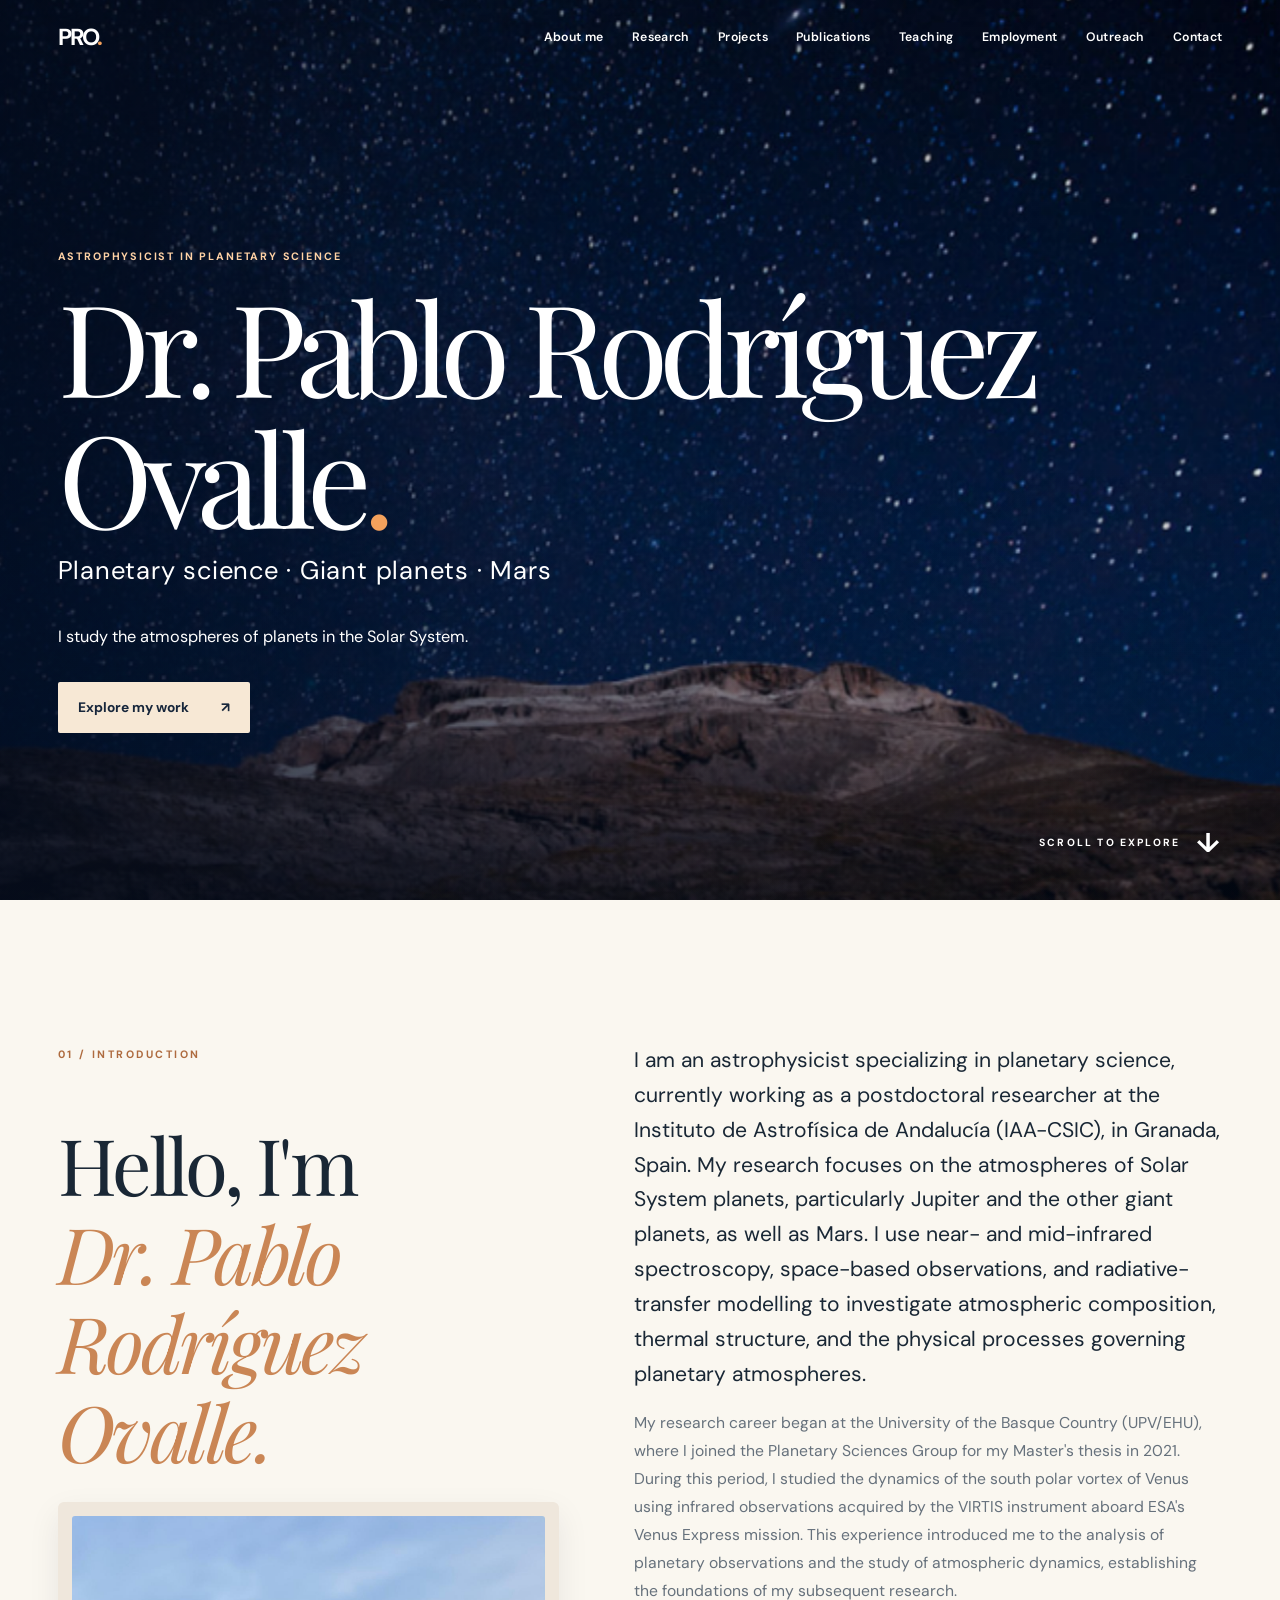
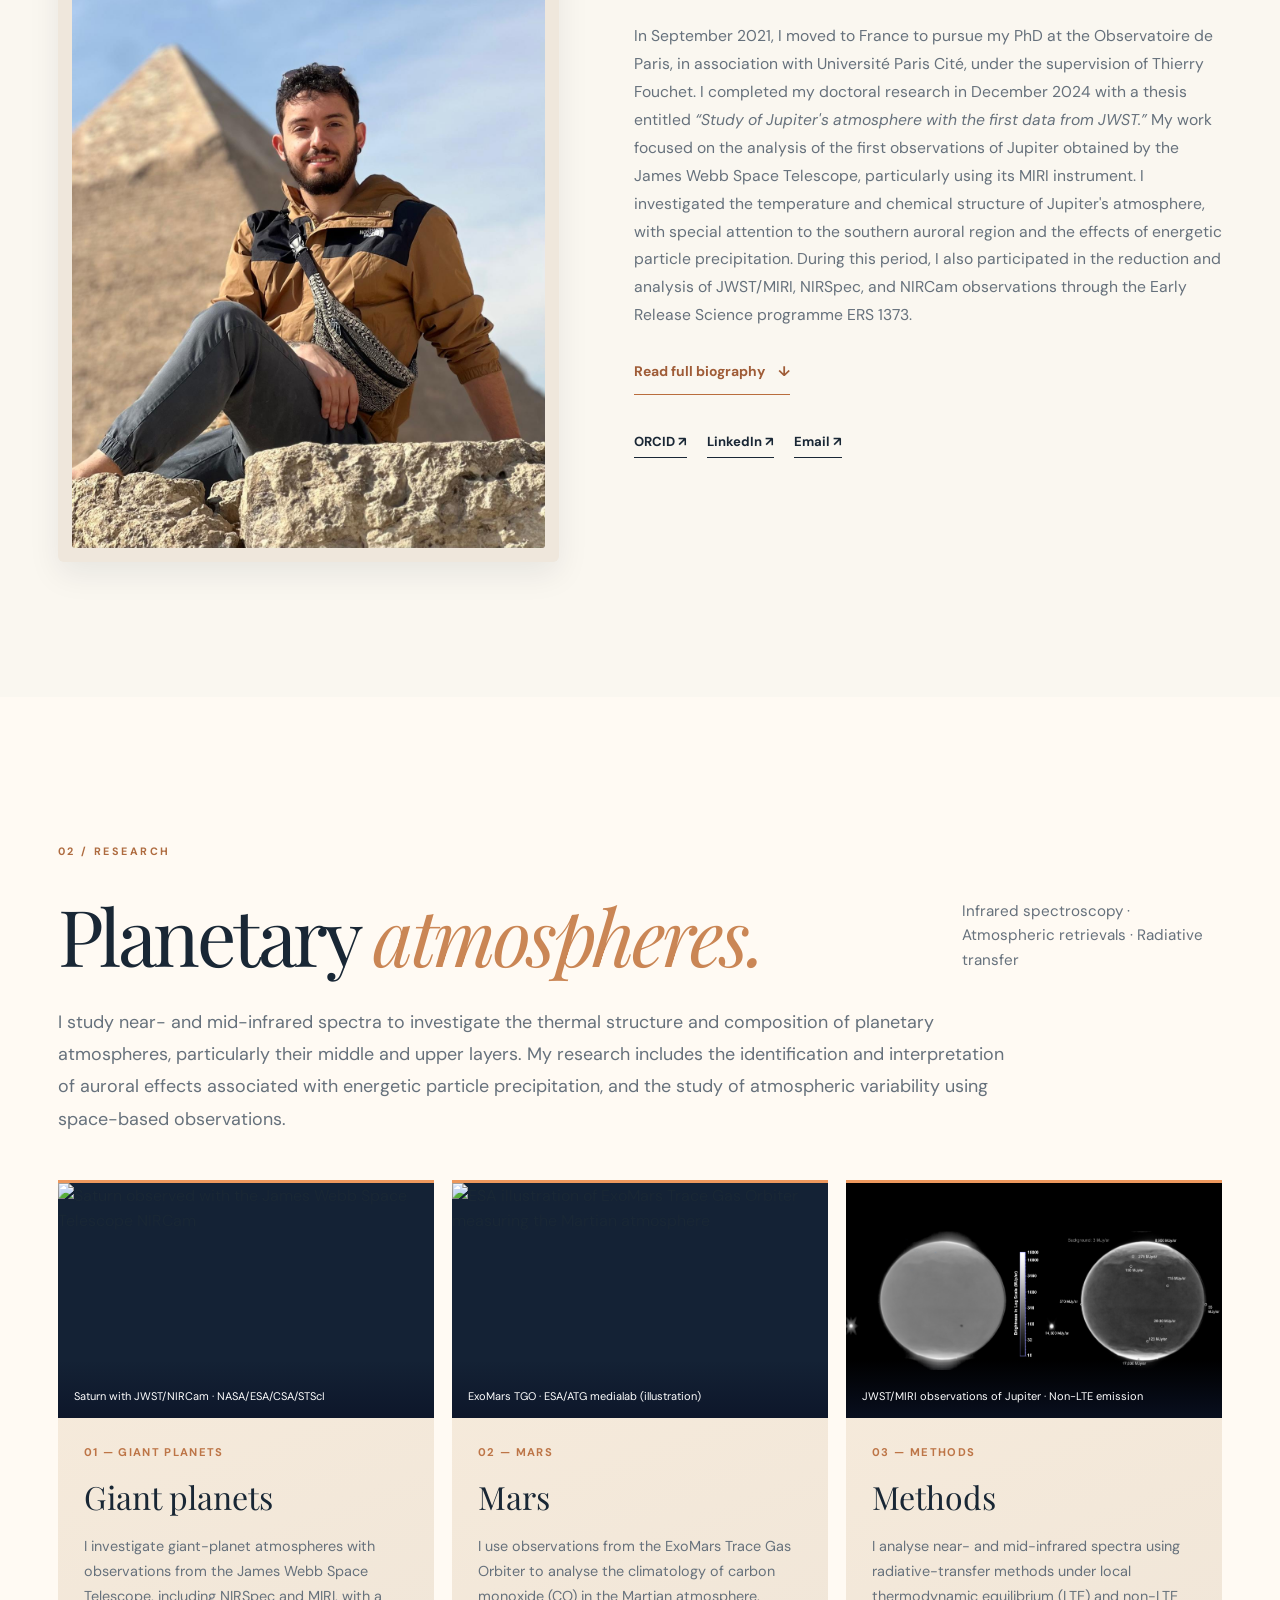
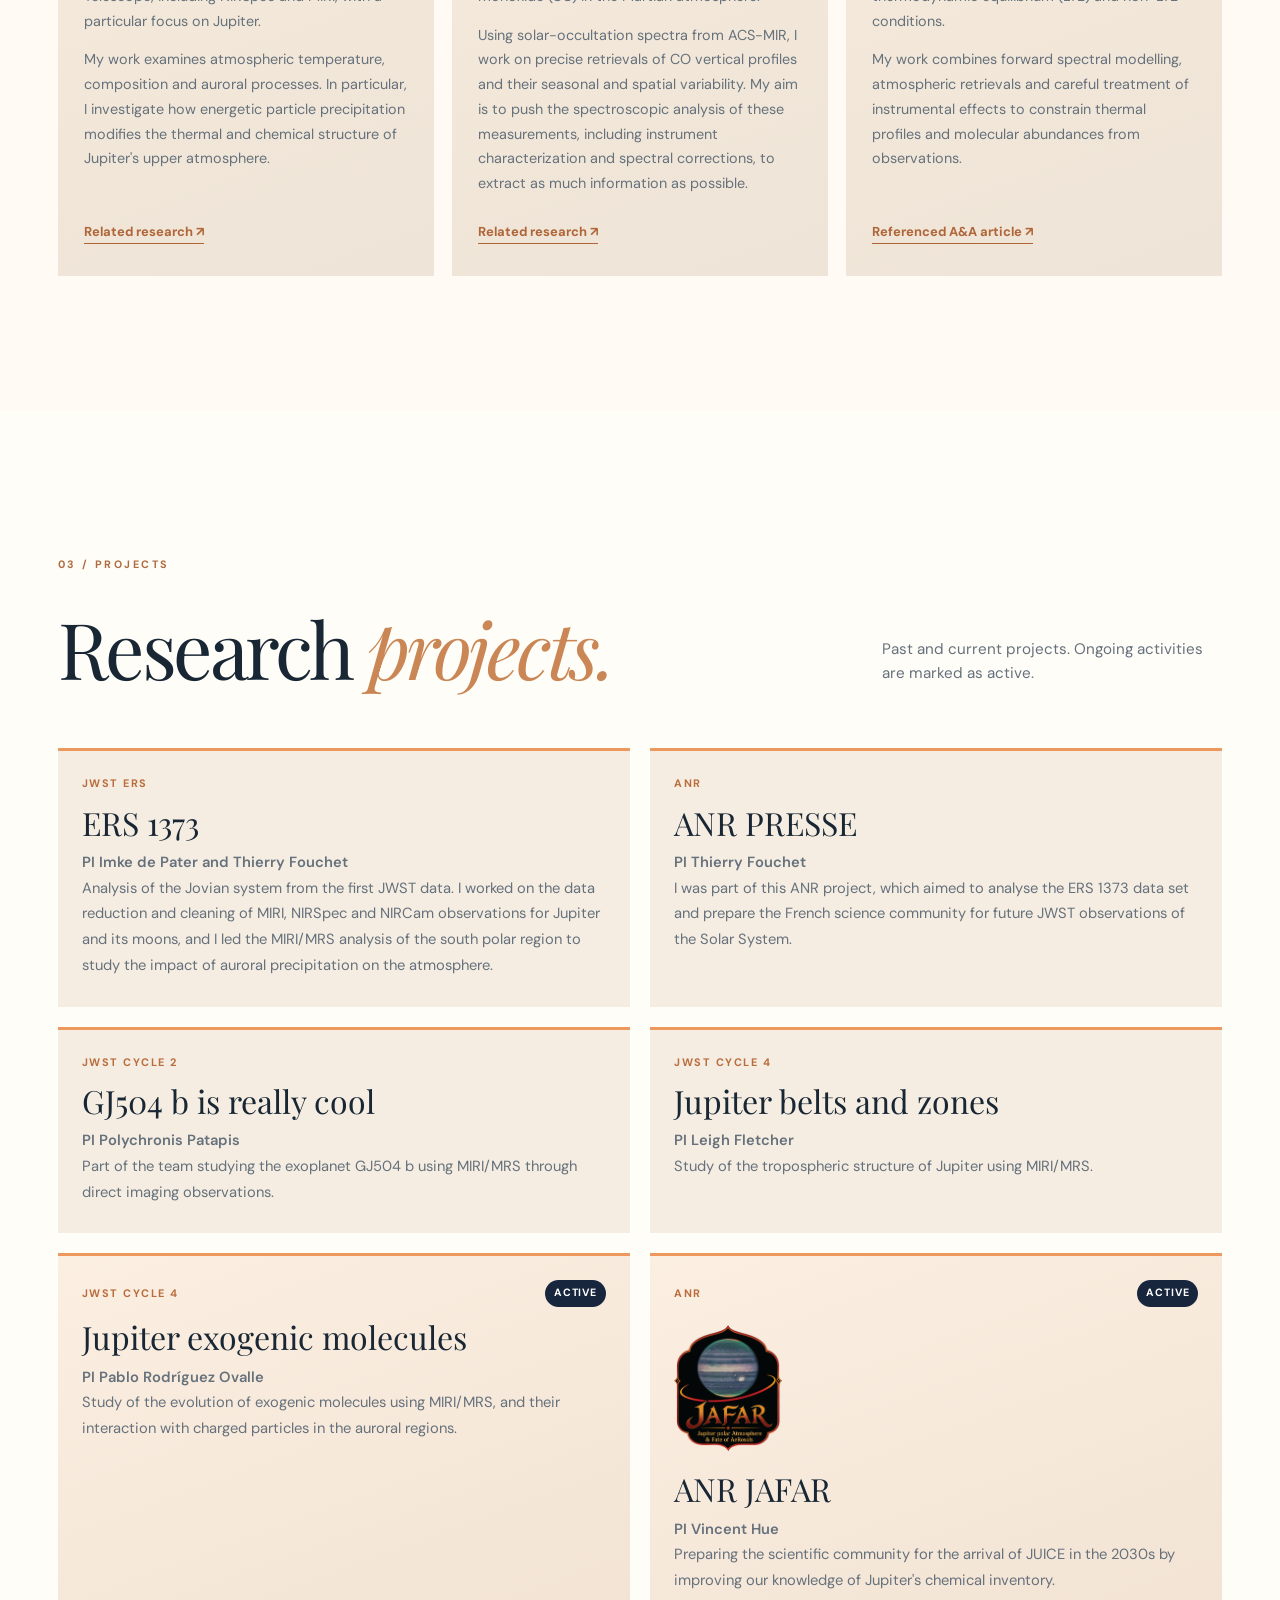
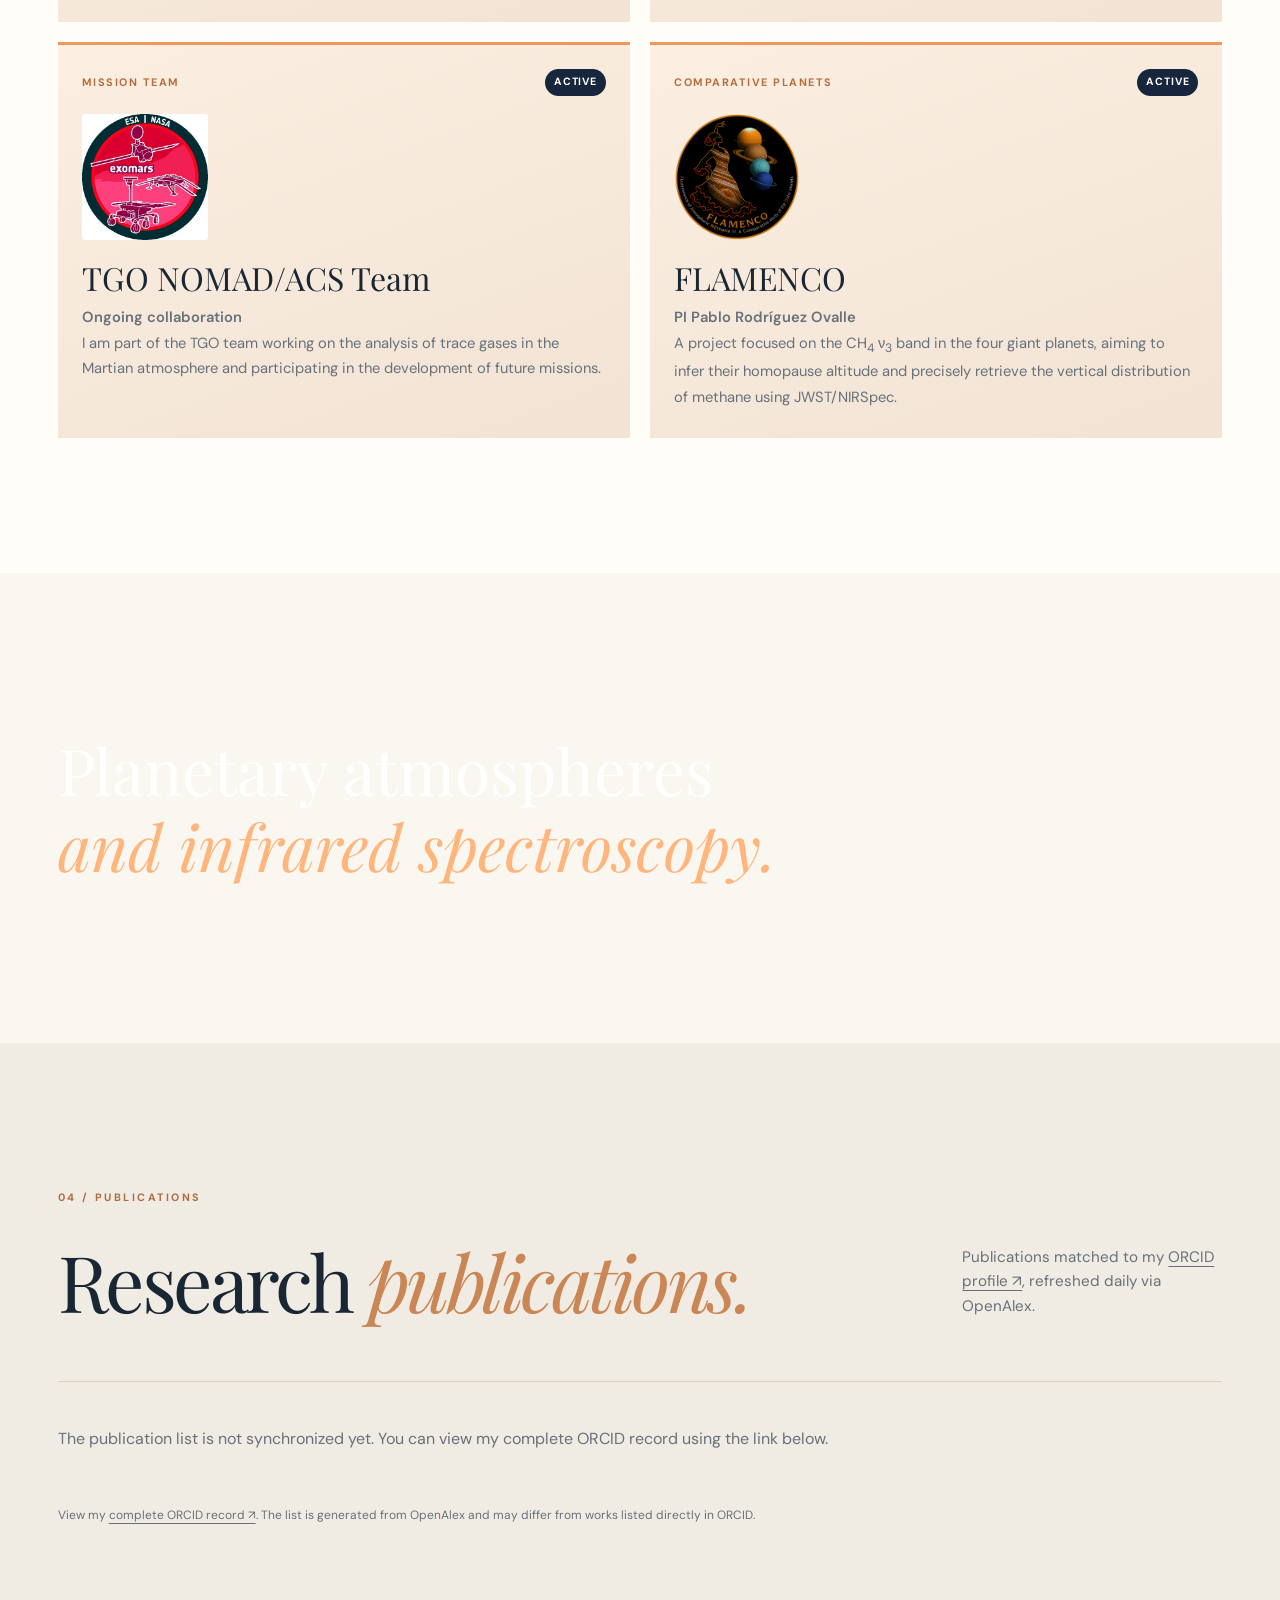
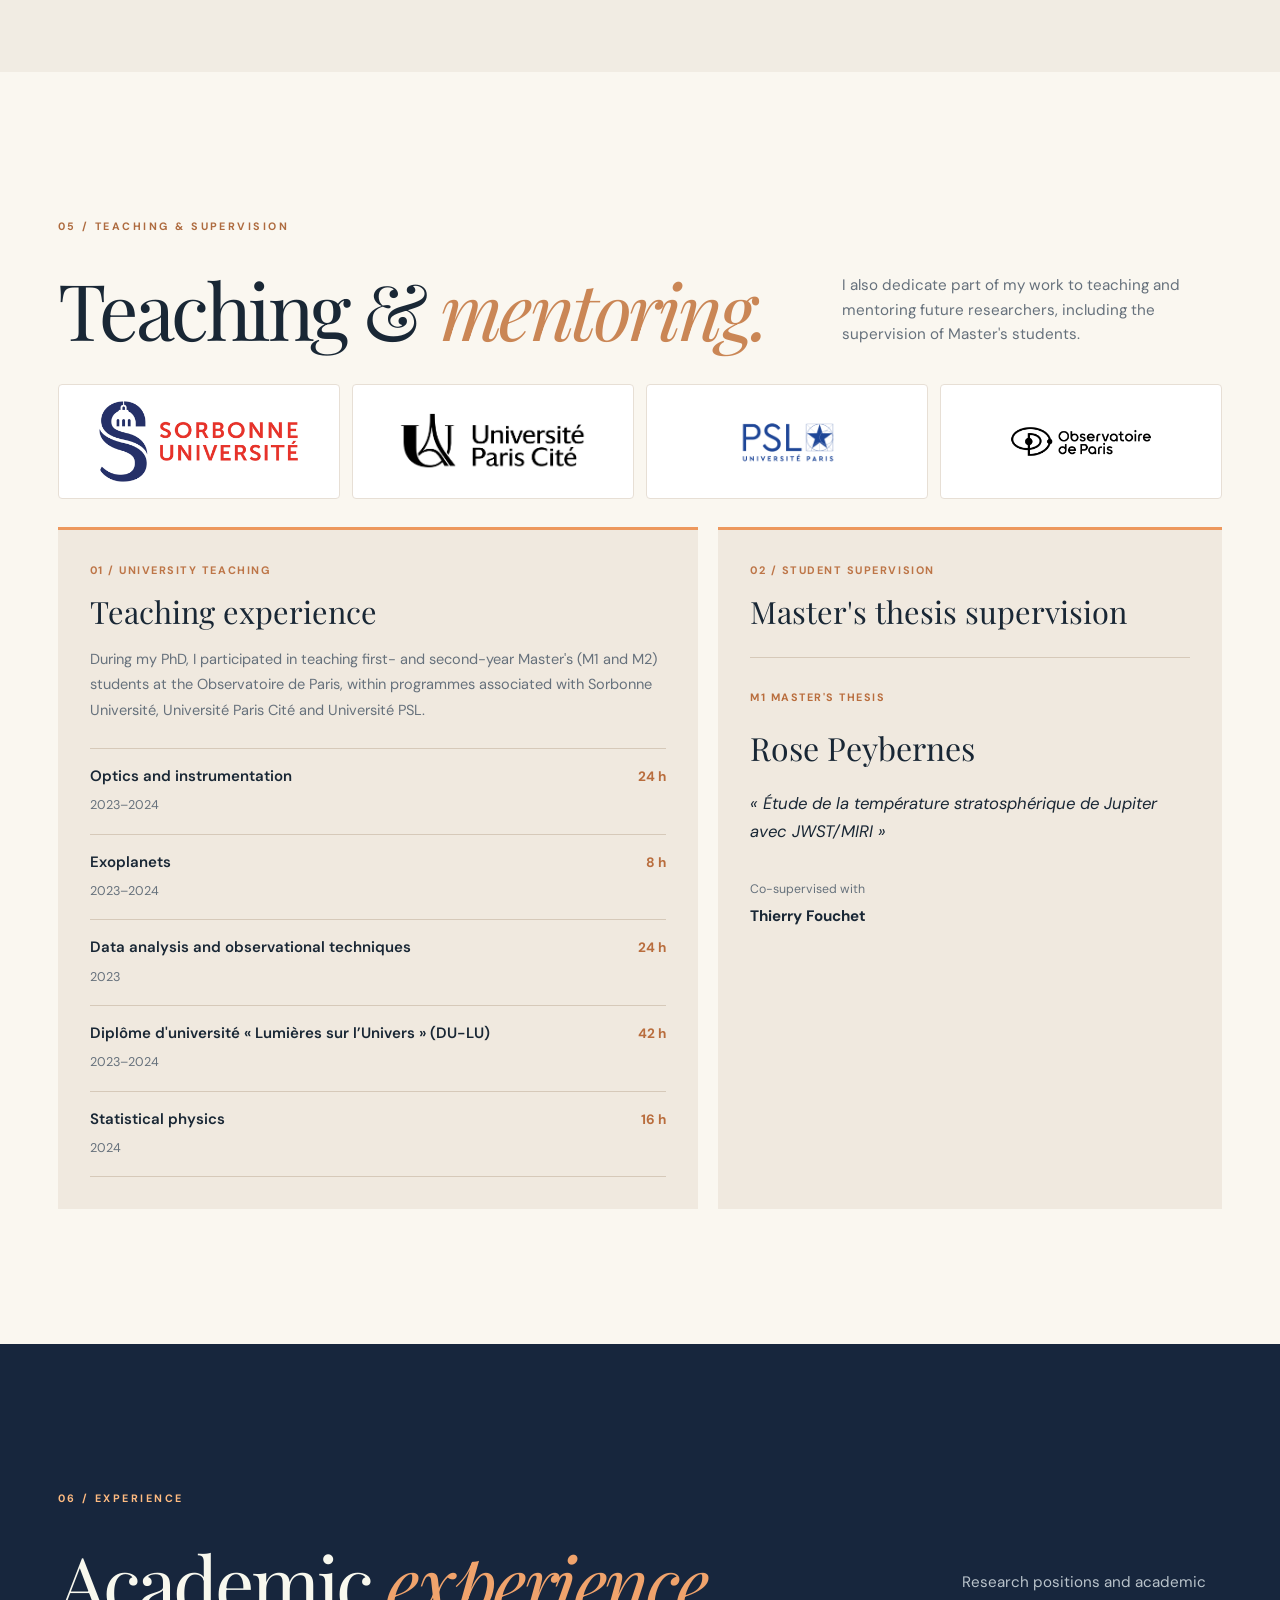
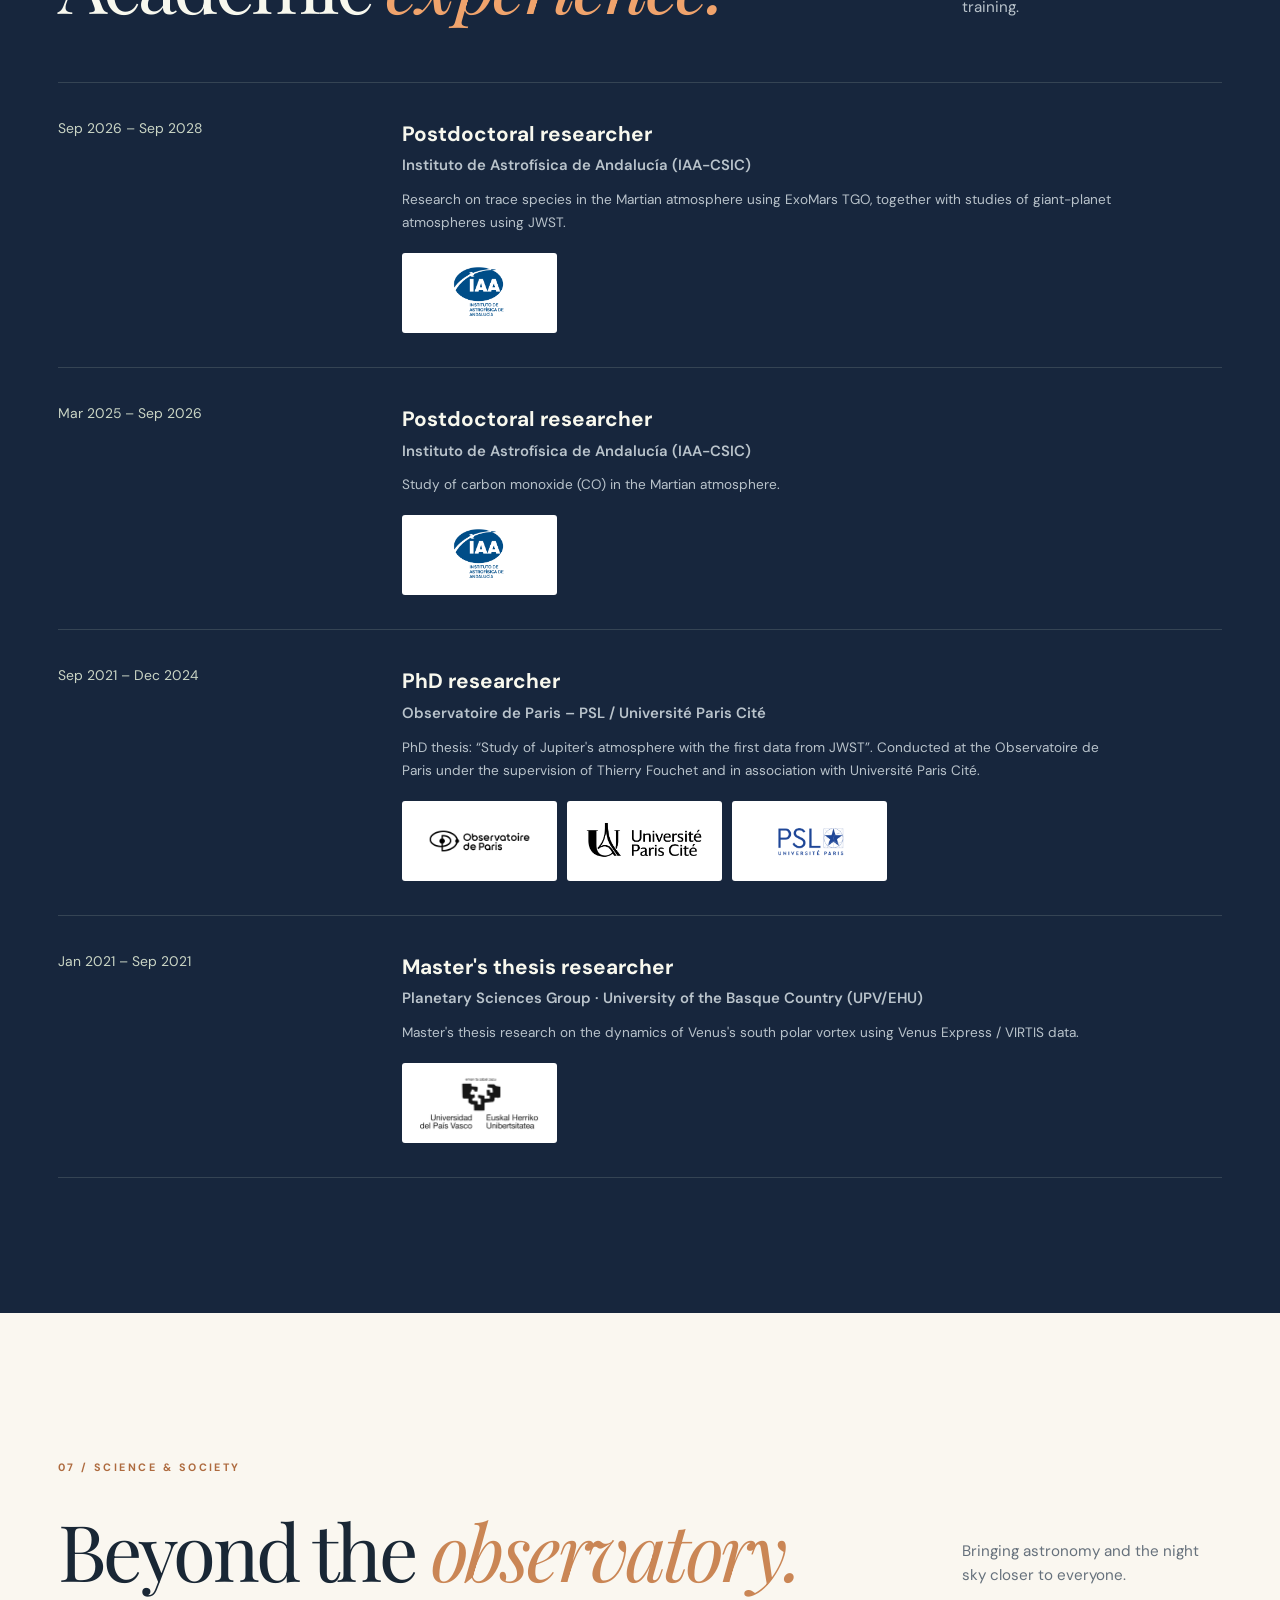
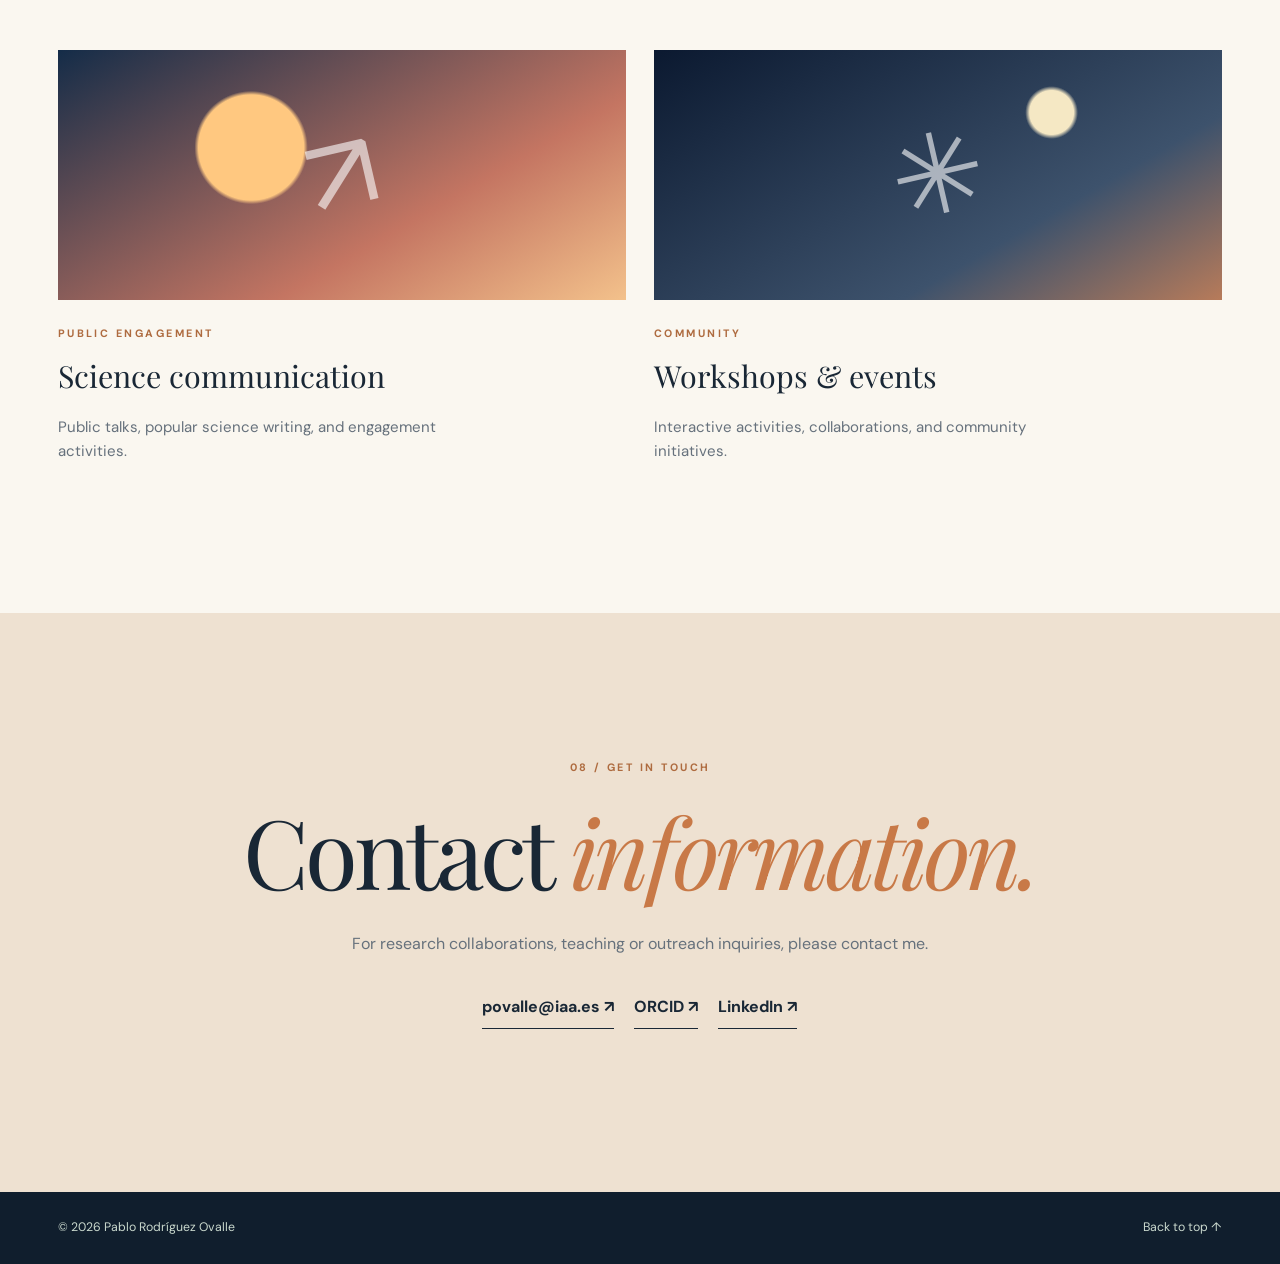
==== commit d074f42d: "Added new biography" ====
--- a/index.html
+++ b/index.html
@@ -42,9 +42,18 @@
           </figure>
         </div>
         <div class="about-copy reveal">
-          <p class="lead">I am an astrophysicist in planetary science studying the atmospheres of planets in the Solar System, with a focus on giant planets and Mars.</p>
-          <p>My research is based on near- and mid-infrared spectroscopy. I investigate the thermal structure, composition and variability of the middle and upper atmospheres, including the effects of auroral particle precipitation on giant planets.</p>
-          <p>I analyse observations from JWST and ExoMars TGO, using radiative-transfer modelling to retrieve atmospheric properties and interpret the physical processes recorded in their spectra.</p>
+          <p class="lead">I am an astrophysicist specializing in planetary science, currently working as a postdoctoral researcher at the Instituto de Astrofísica de Andalucía (IAA-CSIC), in Granada, Spain. My research focuses on the atmospheres of Solar System planets, particularly Jupiter and the other giant planets, as well as Mars. I use near- and mid-infrared spectroscopy, space-based observations, and radiative-transfer modelling to investigate atmospheric composition, thermal structure, and the physical processes governing planetary atmospheres.</p>
+          <p>My research career began at the University of the Basque Country (UPV/EHU), where I joined the Planetary Sciences Group for my Master's thesis in 2021. During this period, I studied the dynamics of the south polar vortex of Venus using infrared observations acquired by the VIRTIS instrument aboard ESA's Venus Express mission. This experience introduced me to the analysis of planetary observations and the study of atmospheric dynamics, establishing the foundations of my subsequent research.</p>
+          <p>In September 2021, I moved to France to pursue my PhD at the Observatoire de Paris, in association with Université Paris Cité, under the supervision of Thierry Fouchet. I completed my doctoral research in December 2024 with a thesis entitled <em>“Study of Jupiter's atmosphere with the first data from JWST.”</em> My work focused on the analysis of the first observations of Jupiter obtained by the James Webb Space Telescope, particularly using its MIRI instrument. I investigated the temperature and chemical structure of Jupiter's atmosphere, with special attention to the southern auroral region and the effects of energetic particle precipitation. During this period, I also participated in the reduction and analysis of JWST/MIRI, NIRSpec, and NIRCam observations through the Early Release Science programme ERS 1373.</p>
+          <details class="bio-details">
+            <summary>Read full biography <span aria-hidden="true">↓</span></summary>
+            <div class="bio-extra">
+              <p>Alongside my PhD research, I participated in university teaching at the Observatoire de Paris, contributing to Master's-level courses in optics, instrumentation, exoplanets, observational techniques, and statistical physics. I also contributed to the supervision of a Master's thesis on Jupiter's stratospheric temperatures using JWST/MIRI. These experiences allowed me to develop my interests in teaching, student supervision, and collaborative research.</p>
+              <p>In March 2025, I joined the Instituto de Astrofísica de Andalucía (IAA-CSIC) as a postdoctoral researcher, extending my research to the Martian atmosphere. Using solar occultation observations from the ACS-MIR instrument aboard the ExoMars Trace Gas Orbiter, I focused on the climatology and vertical distribution of carbon monoxide (CO). This work involves detailed spectroscopic analysis, instrumental characterization, and atmospheric retrievals aimed at improving our understanding of the spatial and seasonal variability of CO on Mars.</p>
+              <p>Since September 2026, I have continued my postdoctoral research at the IAA-CSIC, investigating trace species in the Martian atmosphere with ExoMars TGO while maintaining my involvement in giant-planet studies with JWST. I also participate in several international collaborations and observing programmes, including investigations of Jupiter's auroral chemistry and atmospheric structure. In addition, I lead projects focused on exogenic molecules in Jupiter and on the comparative analysis of methane in the four giant planets, with the aim of constraining their vertical distributions and homopause altitudes.</p>
+              <p>My work combines observational spectroscopy with radiative-transfer modelling under both local thermodynamic equilibrium (LTE) and non-LTE conditions. Across different planetary environments, my main objective is to extract as much physical information as possible from infrared observations and use it to better understand the composition, structure, and evolution of planetary atmospheres.</p>
+            </div>
+          </details>
           <div class="link-row"><a href="https://orcid.org/0000-0003-2594-2128" target="_blank" rel="noopener noreferrer">ORCID ↗</a><a href="https://www.linkedin.com/in/pablo-rodr%C3%ADguez-ovalle-245a7b1a9/" target="_blank" rel="noopener noreferrer">LinkedIn ↗</a><a href="mailto:povalle@iaa.es">Email ↗</a></div>
         </div>
       </div>
--- a/styles.css
+++ b/styles.css
@@ -149,3 +149,18 @@
 .project-card.with-logo h3{margin-top:0}
 @media(max-width:980px){.project-grid{grid-template-columns:1fr}.about-grid{grid-template-columns:1fr;gap:34px}.about-portrait{max-width:520px}}
 @media(max-width:760px){.hero-eyebrow{letter-spacing:.13em}.about-copy .lead{font-size:1.22rem}.project-card{padding:22px}}
+
+/* V8: expanded biography and compact project emblems */
+.about-copy p{line-height:1.78;margin:0 0 1.1rem}
+.about-copy .lead{line-height:1.65}
+.bio-details{margin:1.25rem 0 1rem}
+.bio-details summary{list-style:none;cursor:pointer;display:inline-flex;align-items:center;gap:.8rem;padding:.7rem 0;border-bottom:1px solid #b96d3d;color:#9f5c37;font-weight:700;font-size:.87rem}
+.bio-details summary::-webkit-details-marker{display:none}
+.bio-details summary span{transition:transform .25s ease}
+.bio-details[open] summary span{transform:rotate(180deg)}
+.bio-extra{padding-top:1.3rem;animation:bio-enter .35s ease-out}
+@keyframes bio-enter{from{opacity:0;transform:translateY(8px)}to{opacity:1;transform:translateY(0)}}
+.project-logo{width:max-content;max-width:100%;height:auto;margin:6px 0 20px;padding:0;background:transparent;border:none;display:block;border-radius:0}
+.project-logo img{display:block;width:auto;height:auto;max-height:126px;max-width:min(100%,170px);object-fit:contain;border-radius:3px}
+@media(max-width:760px){.project-logo img{max-height:112px;max-width:150px}}
+@media(prefers-reduced-motion:reduce){.bio-extra{animation:none}.bio-details summary span{transition:none}}
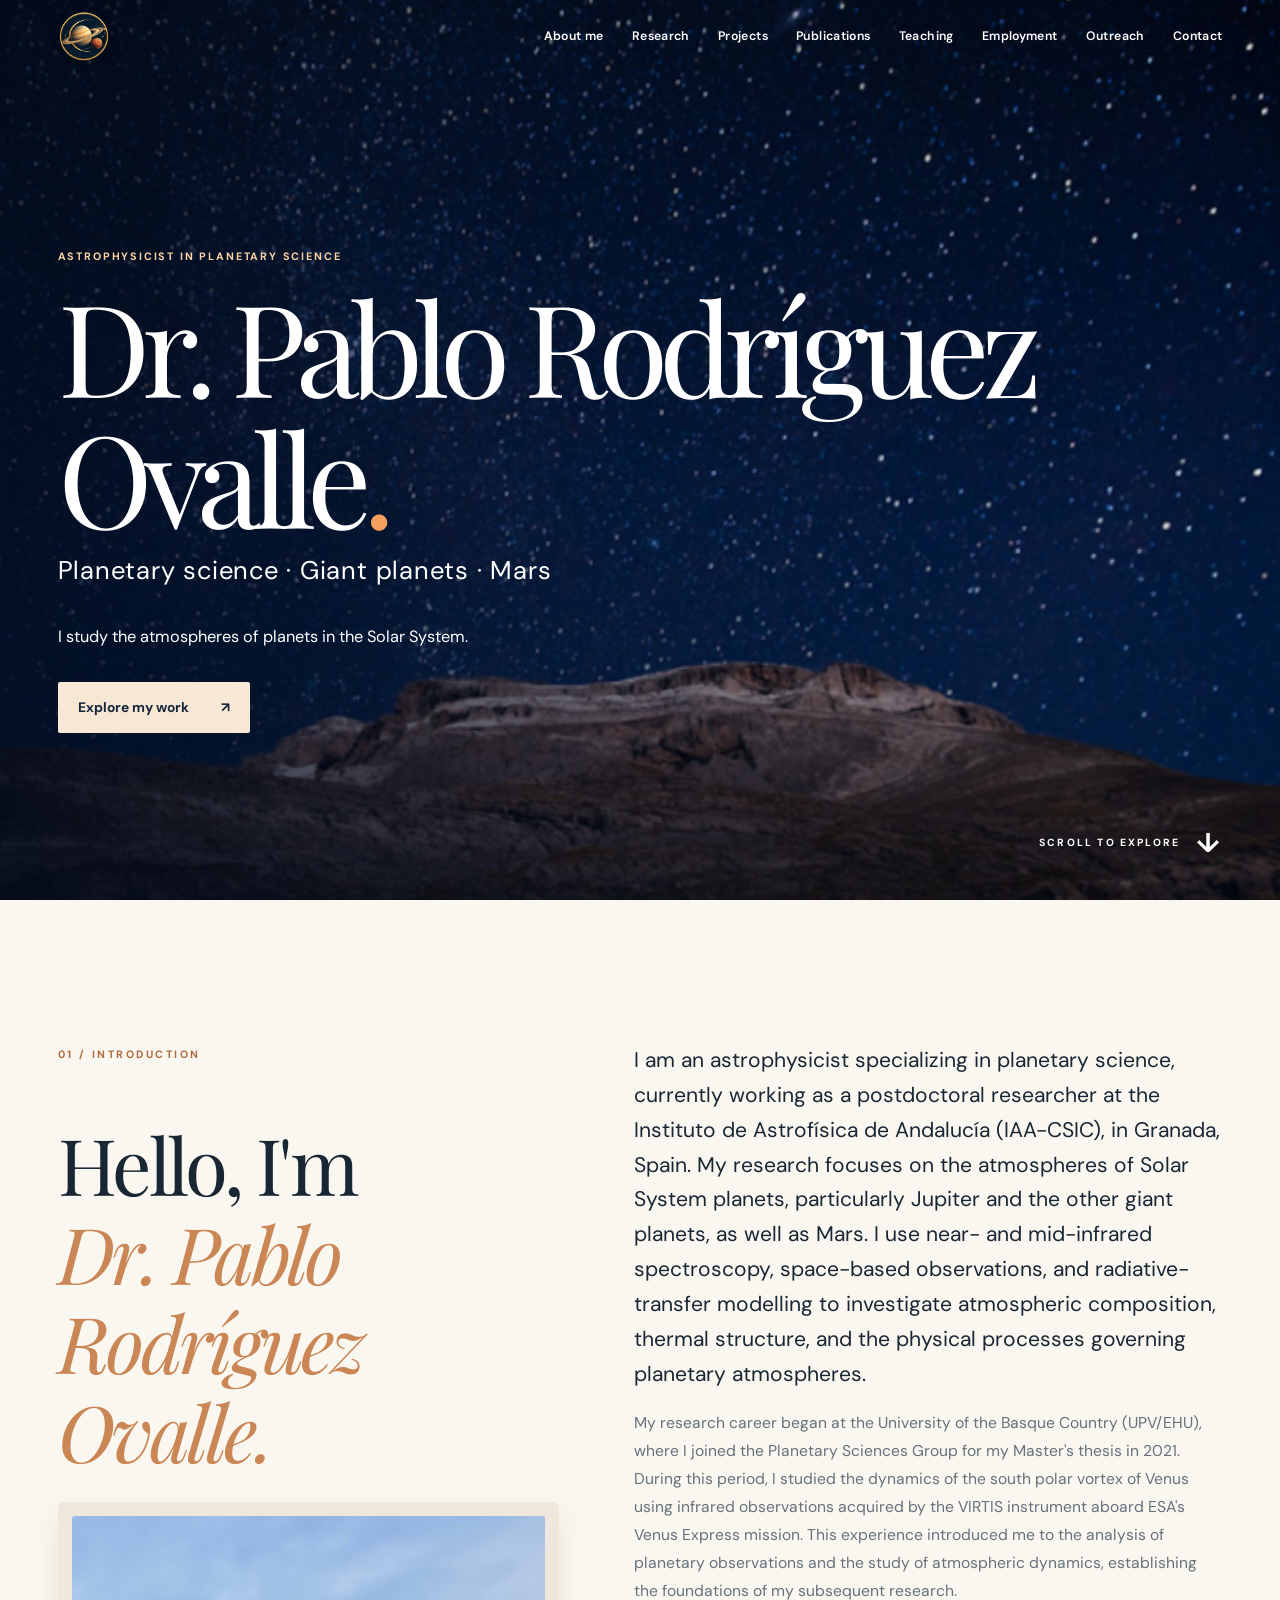
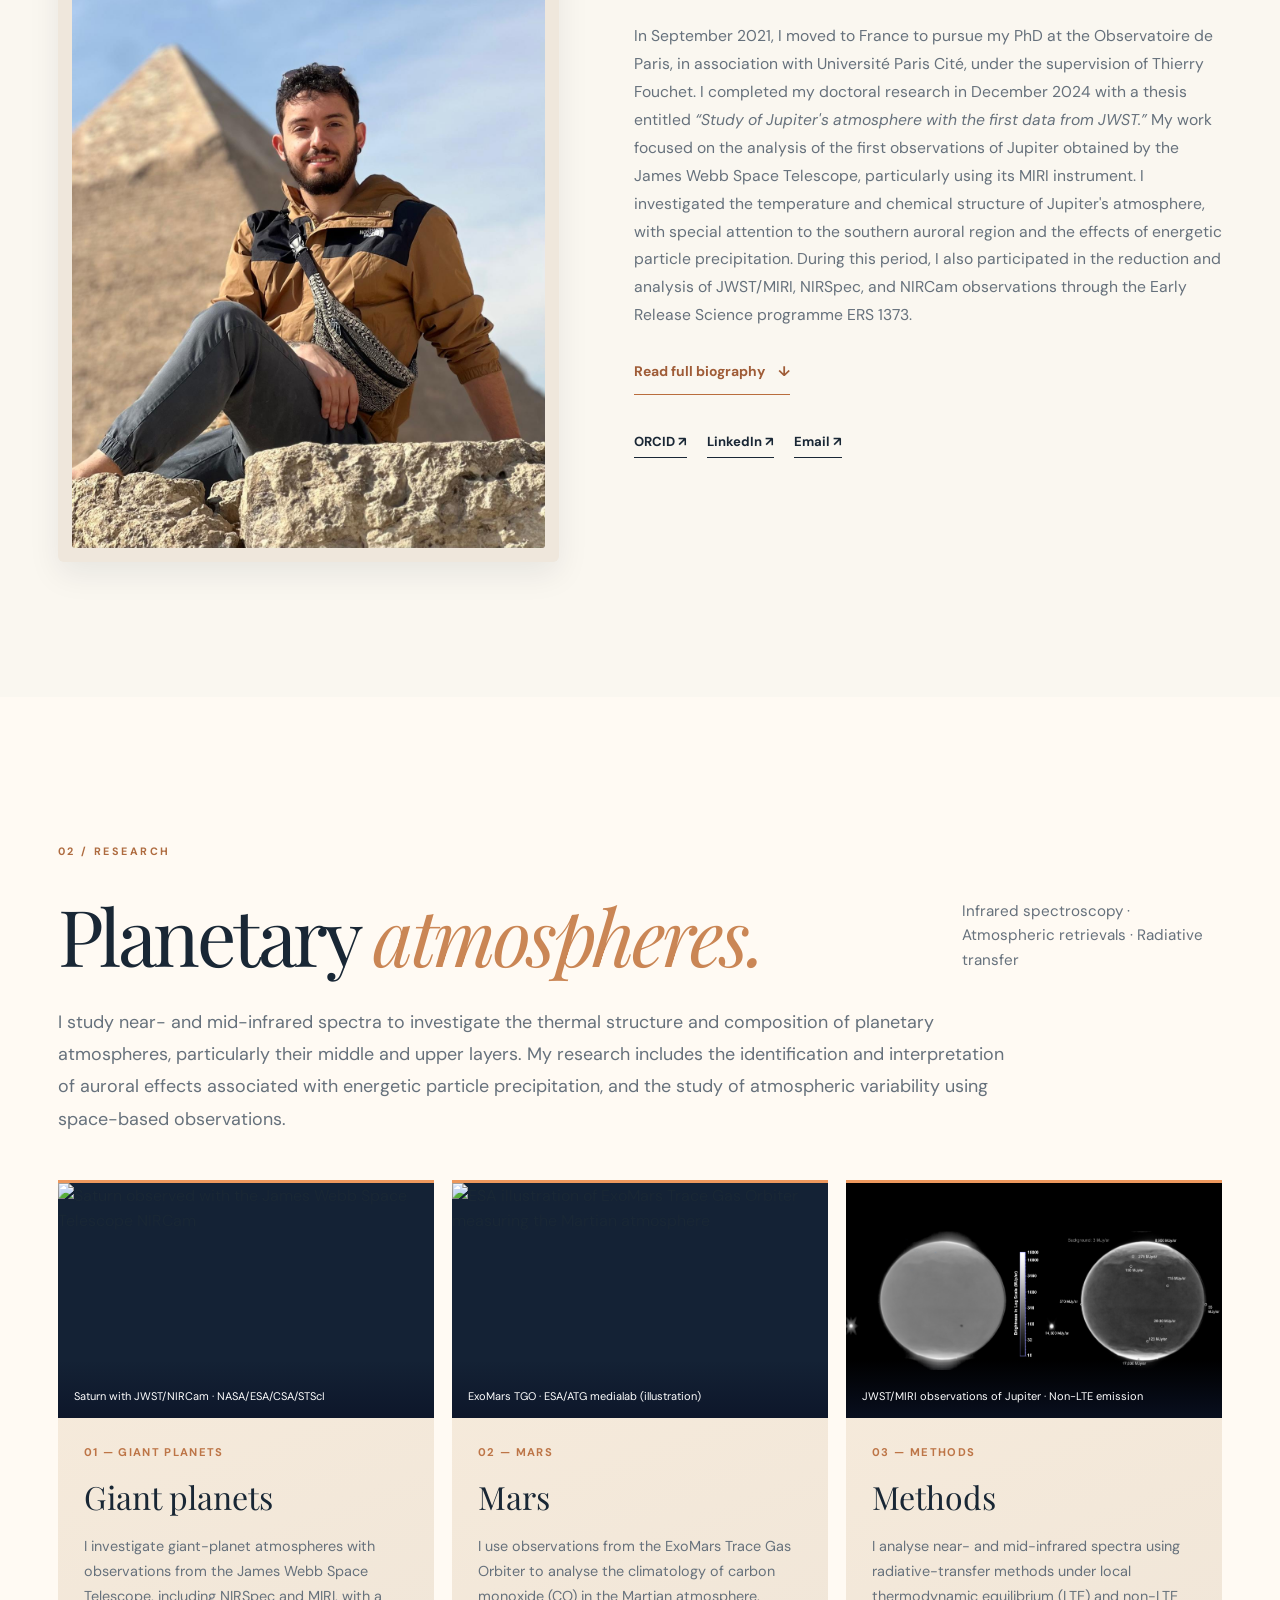
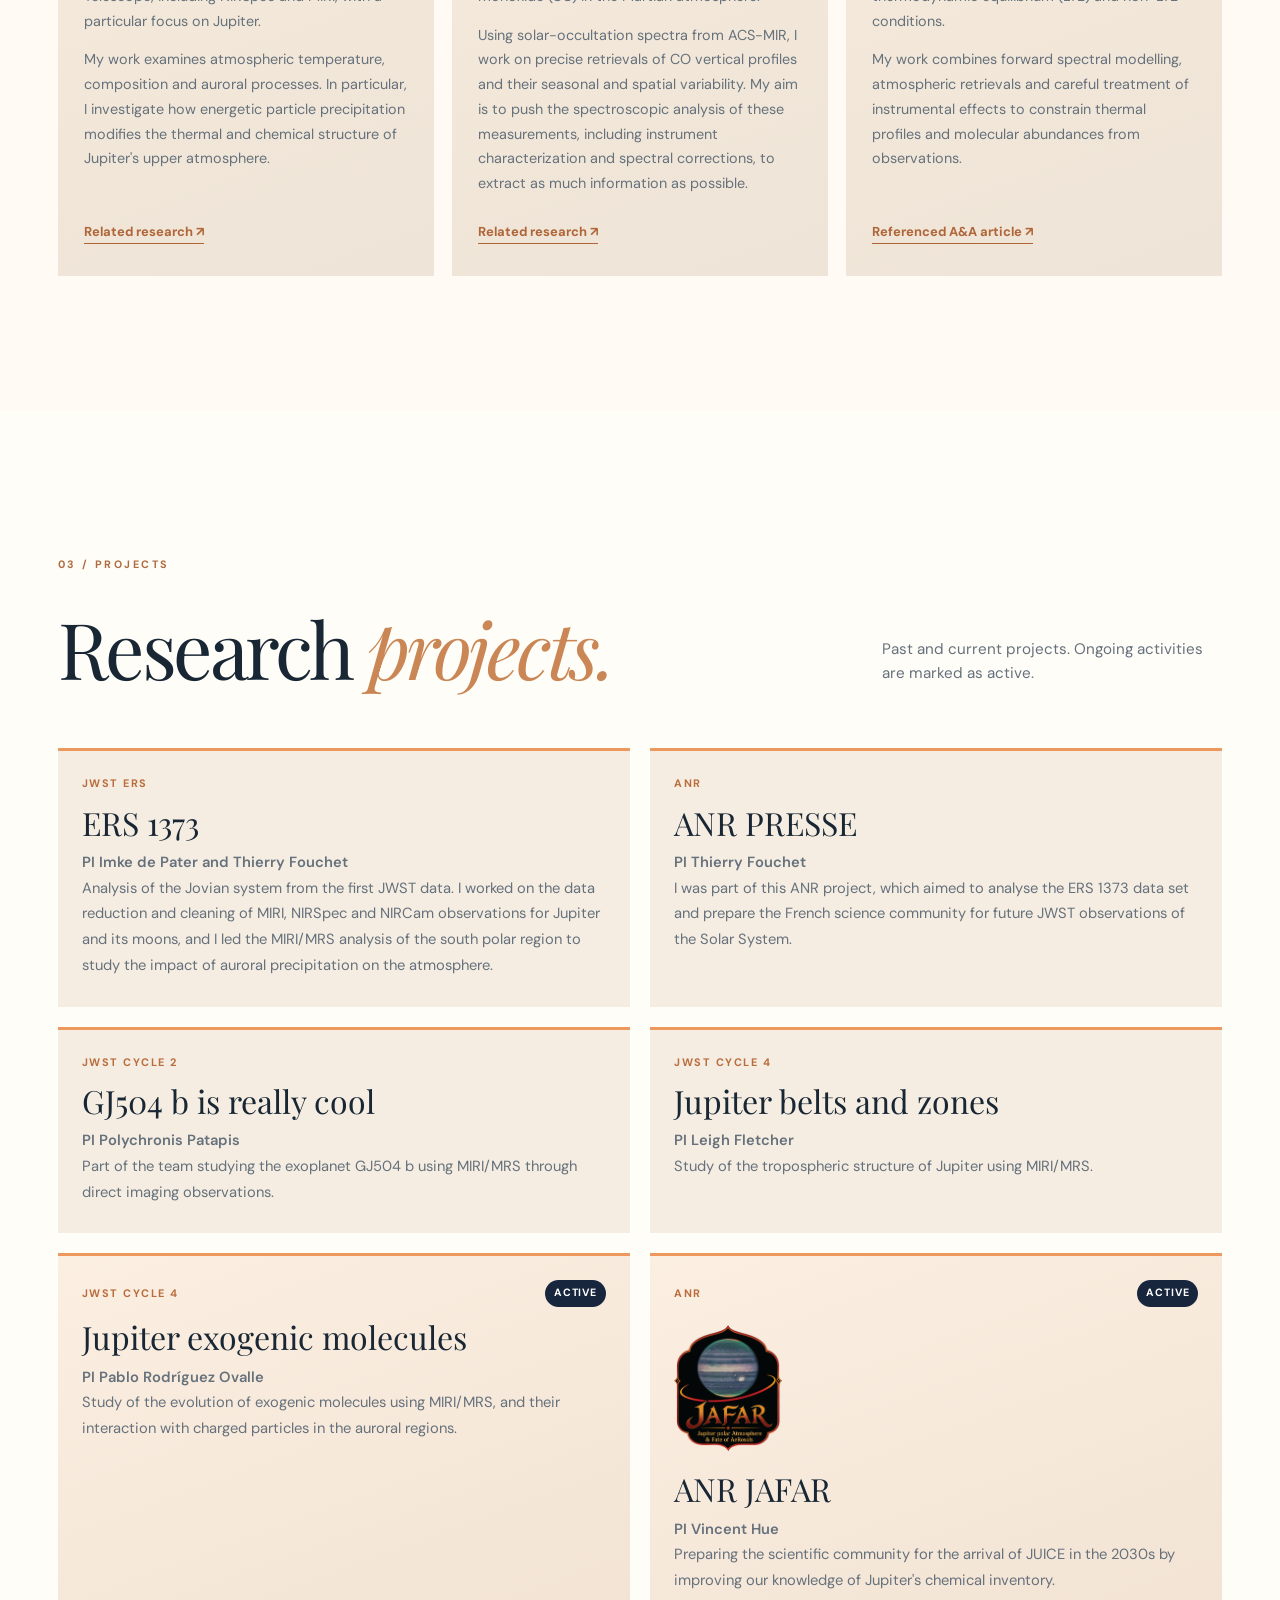
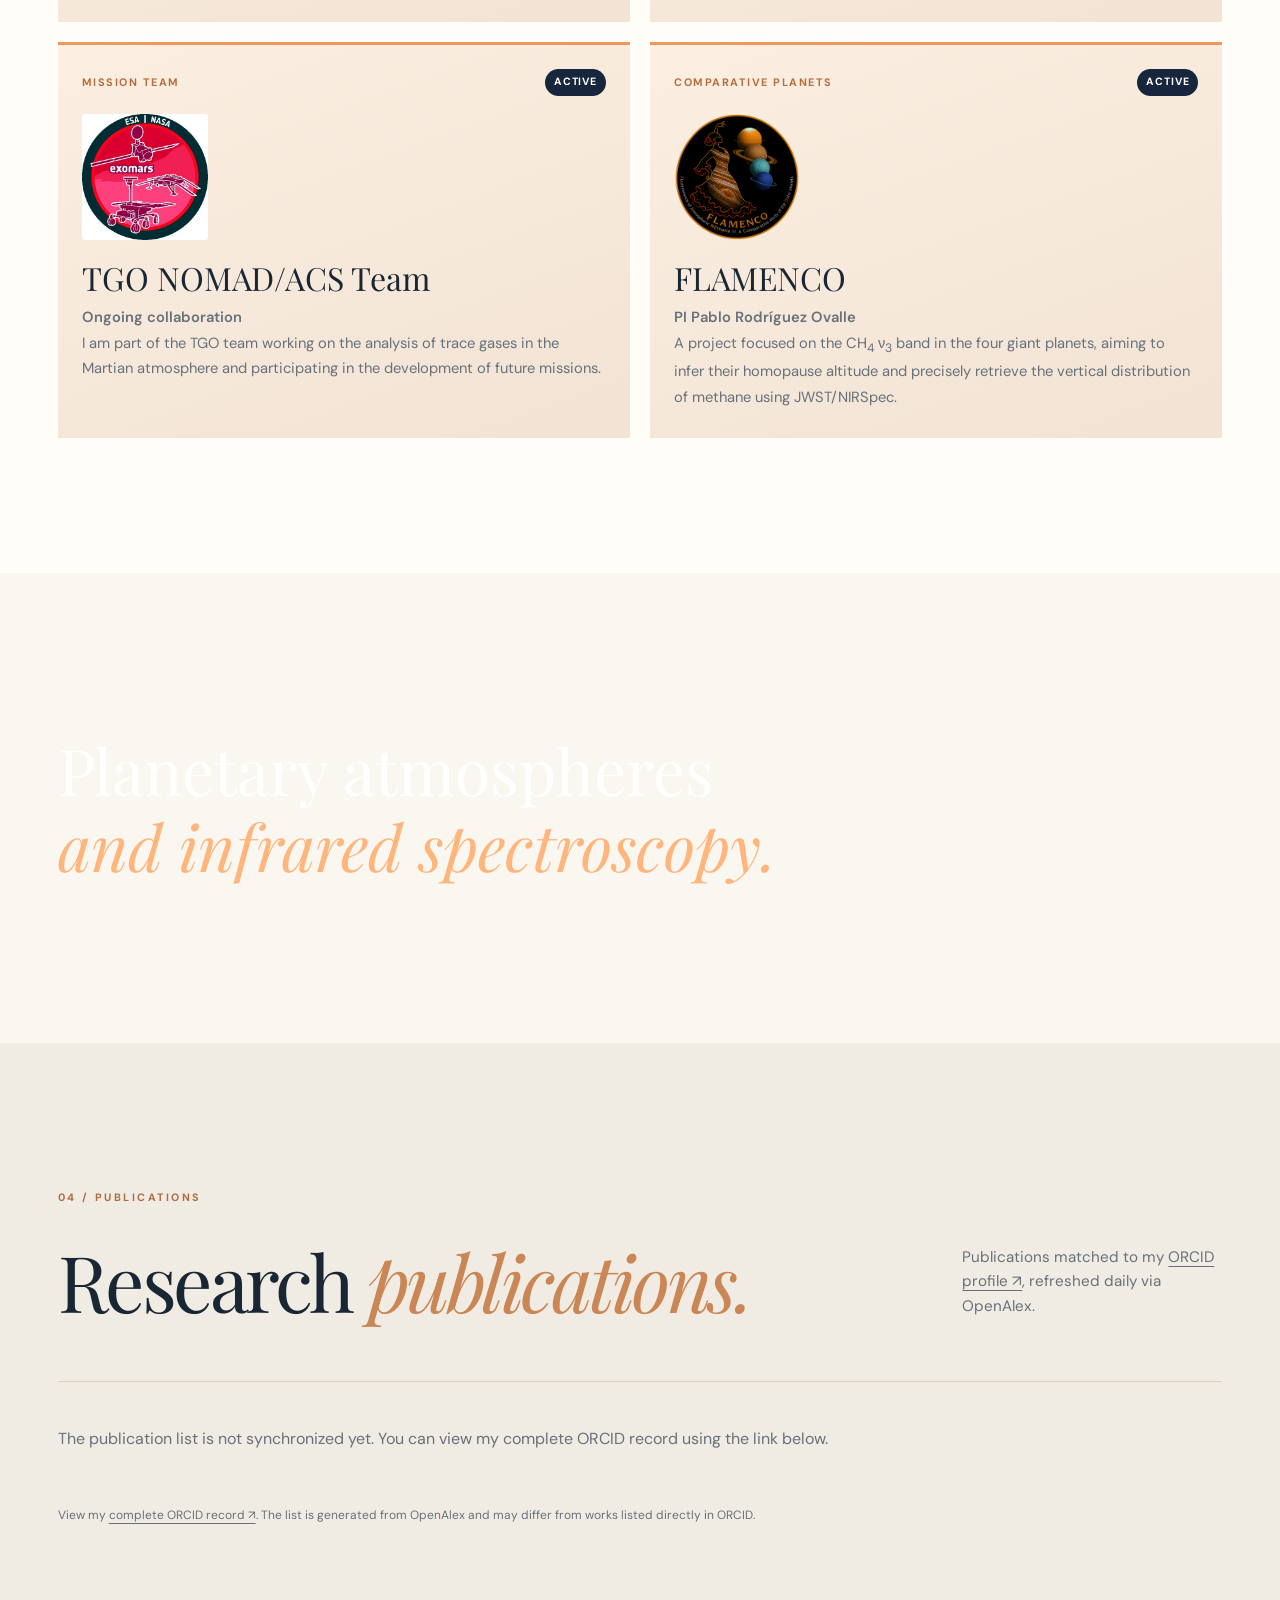
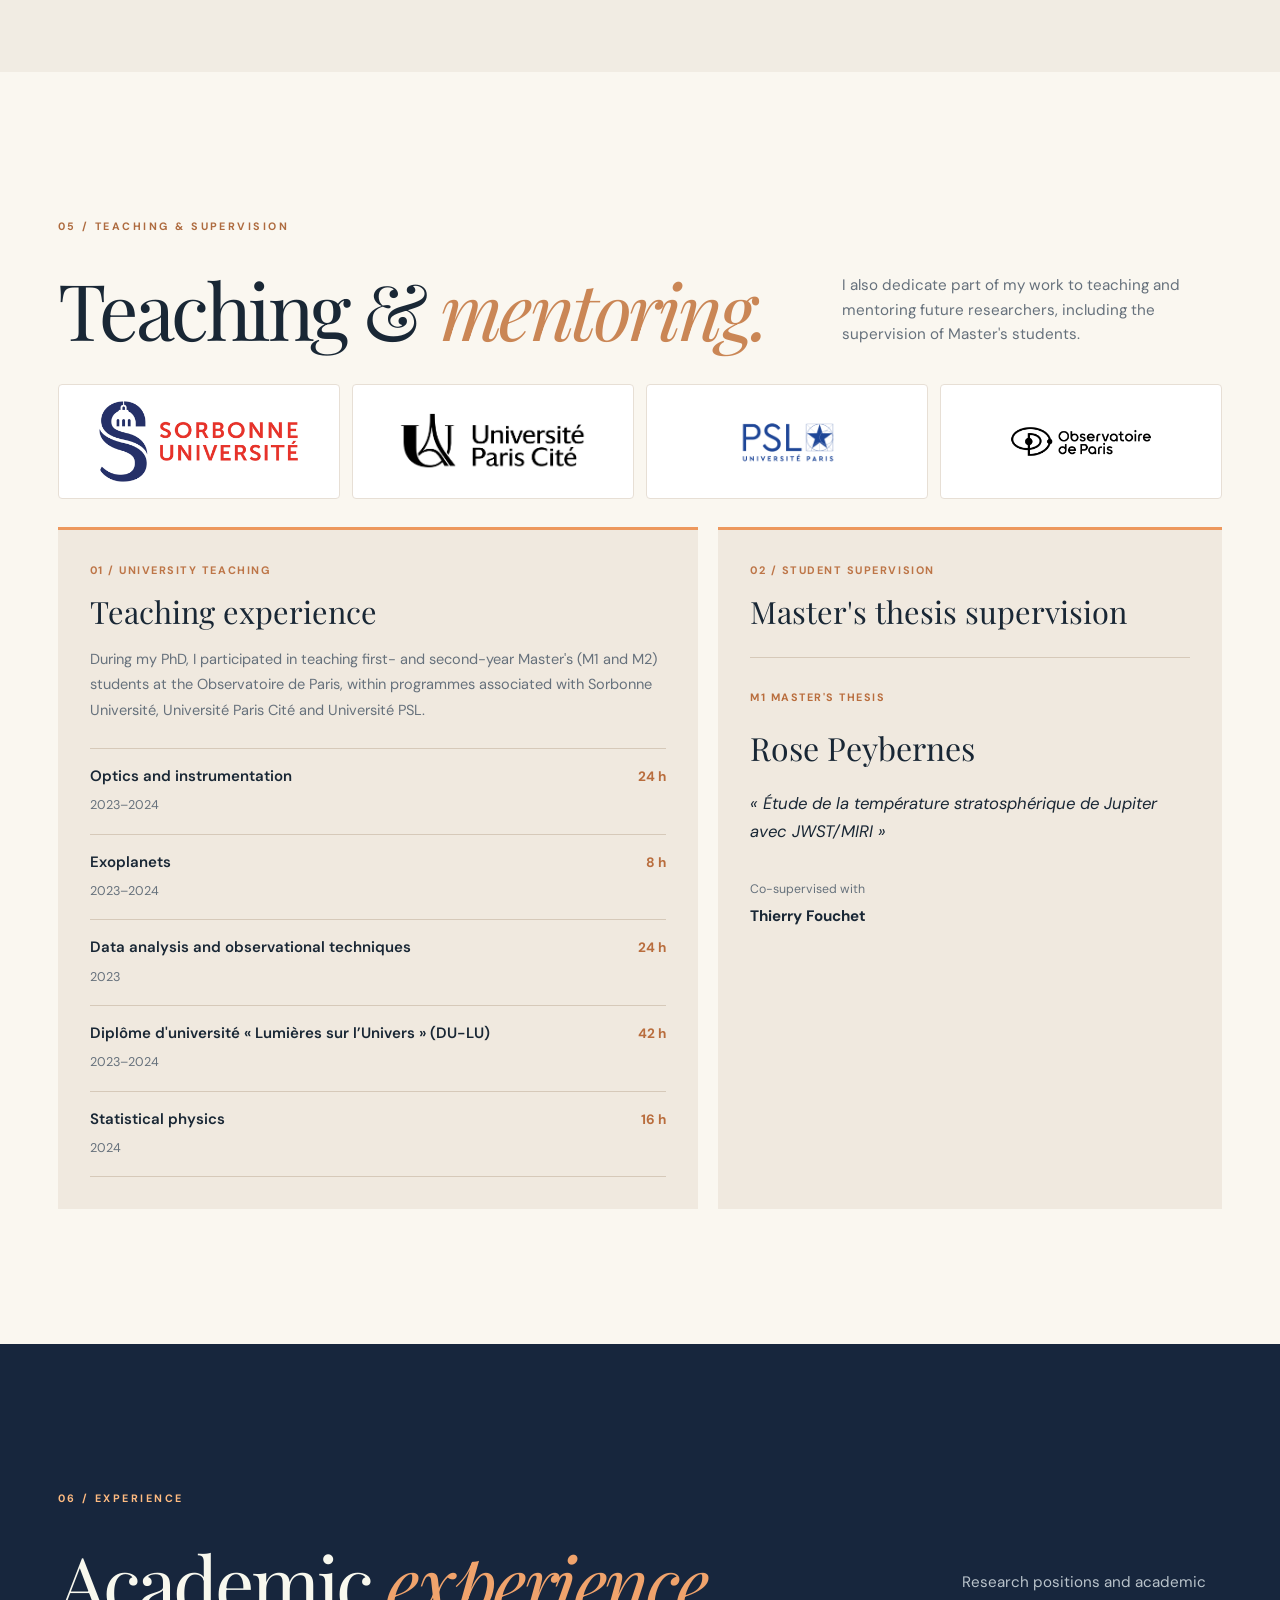
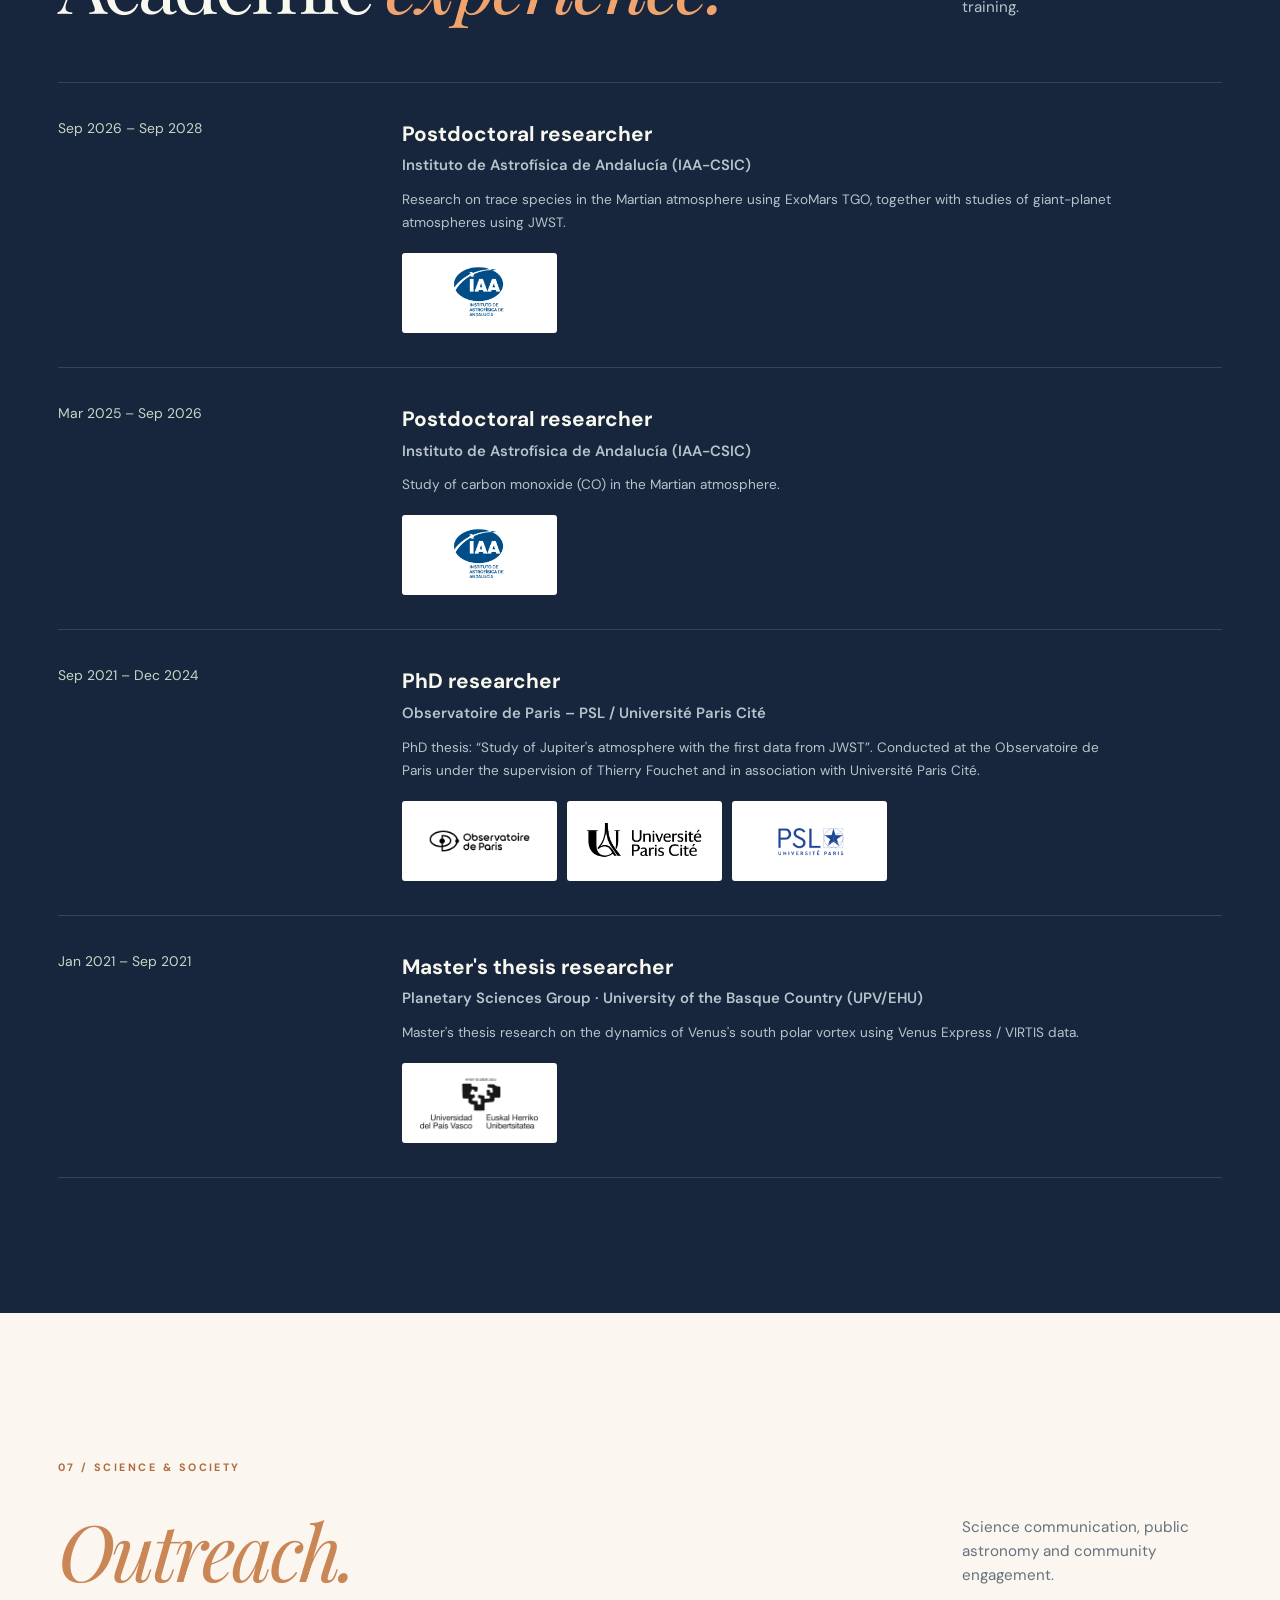
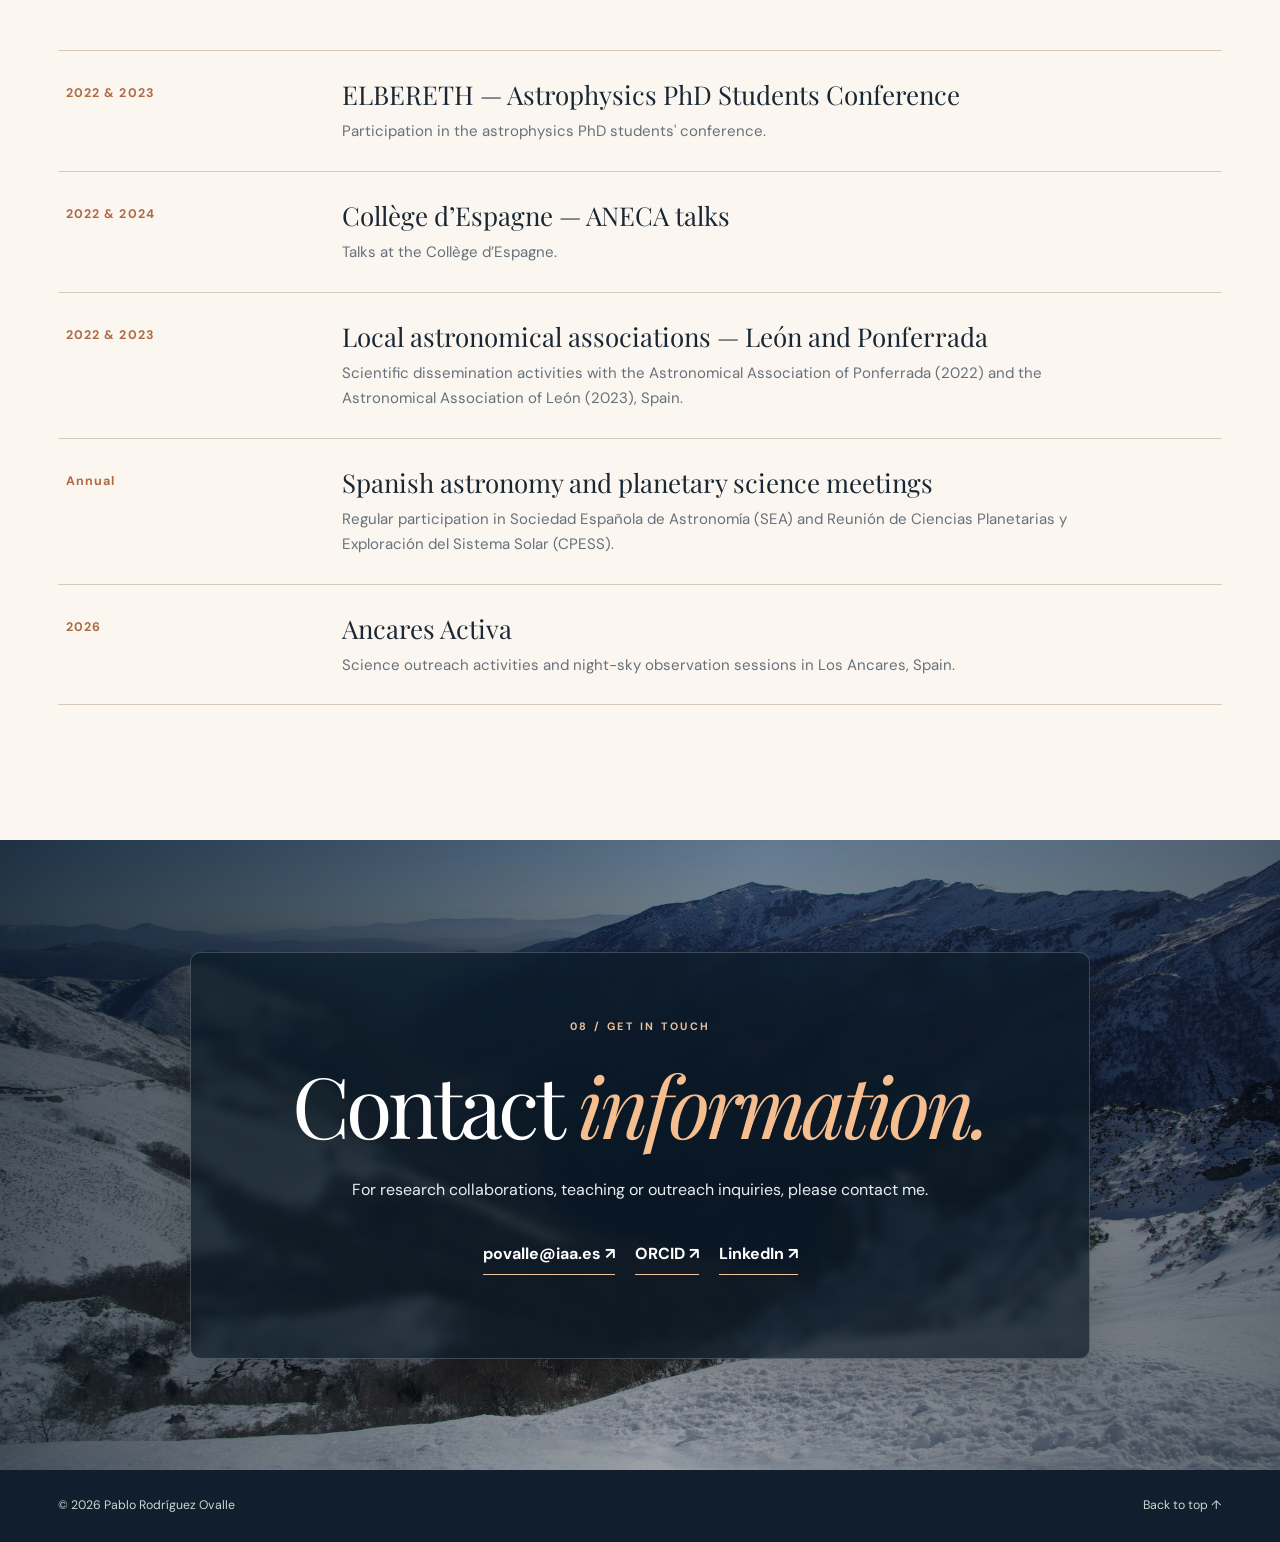
==== commit 4cd50248: "Added Logo and outreach" ====
--- a/index.html
+++ b/index.html
@@ -3,15 +3,66 @@
 <head>
   <meta charset="UTF-8" />
   <meta name="viewport" content="width=device-width, initial-scale=1.0" />
-  <meta name="description" content="Personal academic website of Dr. Pablo Rodríguez Ovalle, an astrophysicist in planetary science working on giant planets and Mars." />
+  <meta name="description" content="Dr. Pablo Rodríguez Ovalle is an astrophysicist in planetary science at IAA-CSIC researching Jupiter, Mars, planetary atmospheres, JWST and ExoMars TGO." />
   <title>Dr. Pablo Rodríguez Ovalle | Astrophysicist in Planetary Science</title>
+  <link rel="canonical" href="https://pablorovalle.github.io/" />
+  <meta name="robots" content="index, follow, max-image-preview:large" />
+  <meta property="og:type" content="profile" />
+  <meta property="og:locale" content="en_US" />
+  <meta property="og:title" content="Dr. Pablo Rodríguez Ovalle | Astrophysicist in Planetary Science" />
+  <meta property="og:description" content="Planetary atmospheres, infrared spectroscopy, JWST and ExoMars TGO. Research on Jupiter, Mars and the giant planets." />
+  <meta property="og:url" content="https://pablorovalle.github.io/" />
+  <meta property="og:image" content="https://pablorovalle.github.io/assets/photo-pablo-egypt.jpg" />
+  <meta property="og:image:alt" content="Portrait of Dr. Pablo Rodríguez Ovalle" />
+  <meta name="twitter:card" content="summary_large_image" />
+  <script type="application/ld+json">
+{
+  "@context": "https://schema.org",
+  "@type": "Person",
+  "@id": "https://pablorovalle.github.io/#person",
+  "name": "Pablo Rodríguez Ovalle",
+  "alternateName": [
+    "Pablo Rodriguez Ovalle",
+    "Pablo Rodríguez-Ovalle",
+    "Pablo Rodriguez-Ovalle"
+  ],
+  "honorificPrefix": "Dr.",
+  "url": "https://pablorovalle.github.io/",
+  "image": "https://pablorovalle.github.io/assets/photo-pablo-egypt.jpg",
+  "jobTitle": "Astrophysicist in Planetary Science",
+  "description": "Astrophysicist researching planetary atmospheres, especially Jupiter and Mars, using infrared spectroscopy, JWST and ExoMars TGO.",
+  "affiliation": {
+    "@type": "Organization",
+    "name": "Instituto de Astrofísica de Andalucía (IAA-CSIC)",
+    "url": "https://www.iaa.csic.es/"
+  },
+  "sameAs": [
+    "https://orcid.org/0000-0003-2594-2128",
+    "https://www.linkedin.com/in/pablo-rodr%C3%ADguez-ovalle-245a7b1a9/"
+  ],
+  "knowsAbout": [
+    "Planetary science",
+    "Planetary atmospheres",
+    "Jupiter",
+    "Mars",
+    "Infrared spectroscopy",
+    "James Webb Space Telescope",
+    "ExoMars Trace Gas Orbiter"
+  ]
+}
+  </script>
+  <link rel="icon" type="image/png" sizes="48x48" href="/assets/favicon-48.png" />
+  <link rel="icon" type="image/png" sizes="96x96" href="/assets/favicon-96.png" />
+  <link rel="apple-touch-icon" sizes="192x192" href="/assets/favicon-192.png" />
+  <link rel="shortcut icon" href="/favicon.png" type="image/png" />
+  <meta name="theme-color" content="#0d2135" />
   <link rel="stylesheet" href="styles.css" />
   <script src="script.js" defer></script>
 </head>
 <body>
   <a class="skip-link" href="#about">Skip to content</a>
   <header class="site-header" id="top">
-    <a href="#home" class="brand" aria-label="Go to homepage">PRO<span class="brand-dot">.</span></a>
+    <a href="#home" class="brand brand-logo" aria-label="Pablo Rodríguez Ovalle — home"><img src="assets/planetary-logo.png" alt="" width="52" height="52" /></a>
     <button class="menu-toggle" aria-label="Open navigation" aria-expanded="false" aria-controls="site-nav">☰</button>
     <nav class="site-nav" id="site-nav" aria-label="Main navigation">
       <a href="#about">About me</a><a href="#research">Research</a><a href="#projects">Projects</a><a href="#publications">Publications</a><a href="#teaching">Teaching</a><a href="#employment">Employment</a><a href="#outreach">Outreach</a><a href="#contact">Contact</a>
@@ -238,7 +289,22 @@
       </div>
     </section>
 
-    <section id="outreach" class="section outreach-section"><div class="wrap"><p class="eyebrow reveal">07 / SCIENCE & SOCIETY</p><div class="section-heading reveal"><h2>Beyond the <em>observatory.</em></h2><p>Bringing astronomy and the night sky closer to everyone.</p></div><div class="outreach-grid"><article class="outreach-card reveal"><div class="outreach-art art-one" aria-hidden="true"><span>↗</span></div><p class="eyebrow">PUBLIC ENGAGEMENT</p><h3>Science communication</h3><p>Public talks, popular science writing, and engagement activities.</p></article><article class="outreach-card reveal"><div class="outreach-art art-two" aria-hidden="true"><span>✳</span></div><p class="eyebrow">COMMUNITY</p><h3>Workshops & events</h3><p>Interactive activities, collaborations, and community initiatives.</p></article></div></div></section>
+    <section id="outreach" class="section outreach-section">
+      <div class="wrap">
+        <p class="eyebrow reveal">07 / SCIENCE &amp; SOCIETY</p>
+        <div class="section-heading reveal">
+          <h2><em>Outreach.</em></h2>
+          <p>Science communication, public astronomy and community engagement.</p>
+        </div>
+        <ul class="outreach-list">
+          <li class="outreach-entry reveal"><span class="outreach-date">2022 &amp; 2023</span><div><h3>ELBERETH — Astrophysics PhD Students Conference</h3><p>Participation in the astrophysics PhD students' conference.</p></div></li>
+          <li class="outreach-entry reveal"><span class="outreach-date">2022 &amp; 2024</span><div><h3>Collège d’Espagne — ANECA talks</h3><p>Talks at the Collège d’Espagne.</p></div></li>
+          <li class="outreach-entry reveal"><span class="outreach-date">2022 &amp; 2023</span><div><h3>Local astronomical associations — León and Ponferrada</h3><p>Scientific dissemination activities with the Astronomical Association of Ponferrada (2022) and the Astronomical Association of León (2023), Spain.</p></div></li>
+          <li class="outreach-entry reveal"><span class="outreach-date">Annual</span><div><h3>Spanish astronomy and planetary science meetings</h3><p>Regular participation in Sociedad Española de Astronomía (SEA) and Reunión de Ciencias Planetarias y Exploración del Sistema Solar (CPESS).</p></div></li>
+          <li class="outreach-entry reveal"><span class="outreach-date">2026</span><div><h3>Ancares Activa</h3><p>Science outreach activities and night-sky observation sessions in Los Ancares, Spain.</p></div></li>
+        </ul>
+      </div>
+    </section>
 
     <section id="contact" class="section contact-section"><div class="wrap contact-content reveal"><p class="eyebrow">08 / GET IN TOUCH</p><h2>Contact <em>information.</em></h2><p>For research collaborations, teaching or outreach inquiries, please contact me.</p><div class="contact-links"><a href="mailto:povalle@iaa.es">povalle@iaa.es ↗</a><a href="https://orcid.org/0000-0003-2594-2128" target="_blank" rel="noopener noreferrer">ORCID ↗</a><a href="https://www.linkedin.com/in/pablo-rodr%C3%ADguez-ovalle-245a7b1a9/" target="_blank" rel="noopener noreferrer">LinkedIn ↗</a></div></div></section>
   </main>
--- a/styles.css
+++ b/styles.css
@@ -164,3 +164,28 @@
 .project-logo img{display:block;width:auto;height:auto;max-height:126px;max-width:min(100%,170px);object-fit:contain;border-radius:3px}
 @media(max-width:760px){.project-logo img{max-height:112px;max-width:150px}}
 @media(prefers-reduced-motion:reduce){.bio-extra{animation:none}.bio-details summary span{transition:none}}
+
+
+/* V10: circular Saturn and Mars website identity */
+.site-header{padding-top:10px;padding-bottom:10px;min-height:74px}
+.brand-logo{display:inline-flex;align-items:center;justify-content:center;flex-shrink:0;line-height:1;letter-spacing:normal}
+.brand-logo img{width:52px;height:52px;object-fit:contain;display:block;filter:drop-shadow(0 2px 5px rgba(0,0,0,.16))}
+.brand-logo:hover img{transform:scale(1.06)}
+.brand-logo img{transition:transform .2s}
+/* Outreach list: simple chronology, no generic placeholder cards */
+.outreach-section{background:#fbf7f0}
+.outreach-list{list-style:none;margin:0;padding:0;border-top:1px solid #d8c8ba}
+.outreach-entry{display:grid;grid-template-columns:minmax(125px,22%) 1fr;gap:24px;padding:26px 8px;border-bottom:1px solid #d8c8ba}
+.outreach-date{font-size:.78rem;font-weight:700;letter-spacing:.09em;color:#af6a43;padding-top:7px}
+.outreach-entry h3{font-family:var(--serif);font-size:clamp(1.15rem,2.15vw,1.62rem);font-weight:400;line-height:1.35;margin:0 0 7px}
+.outreach-entry p{font-size:.94rem;color:var(--muted);margin:0;max-width:740px;line-height:1.7}
+/* Contact: Candín photo, deep overlay and readable semi-transparent glass panel */
+.contact-section{background-image:linear-gradient(100deg,rgba(7,20,32,.75),rgba(7,20,32,.39) 55%,rgba(7,20,32,.62)),url('assets/candin-ancares.jpg');background-color:#192b39;background-size:cover;background-position:center 51%;color:#fff;min-height:630px;display:grid;align-items:center;padding:95px 0}
+.contact-content{width:min(900px,calc(100% - 9vw));background:rgba(12,28,40,.70);border:1px solid rgba(255,255,255,.2);border-radius:10px;padding:55px 50px;box-shadow:0 16px 60px rgba(0,0,0,.22);backdrop-filter:blur(5px)}
+.contact-content .eyebrow{color:#eac09b}
+.contact-content h2{font-size:clamp(3rem,6.6vw,6.2rem);color:#fff}
+.contact-content h2 em{color:#f6bd8e}
+.contact-content p:not(.eyebrow){color:#e8edf1}
+.contact-links a{color:#fff;border-bottom-color:#efc6a3}
+.contact-links a:hover{color:#ffcc9b}
+@media(max-width:760px){.site-header{padding:10px 6vw}.brand-logo img{width:46px;height:46px}.outreach-entry{grid-template-columns:1fr;gap:2px;padding:20px 0}.contact-section{background-position:62% center;min-height:540px;padding:75px 0}.contact-content{width:calc(100% - 9vw);padding:38px 22px;backdrop-filter:blur(3px)}.contact-content h2{font-size:clamp(2.65rem,10vw,4.5rem)}}
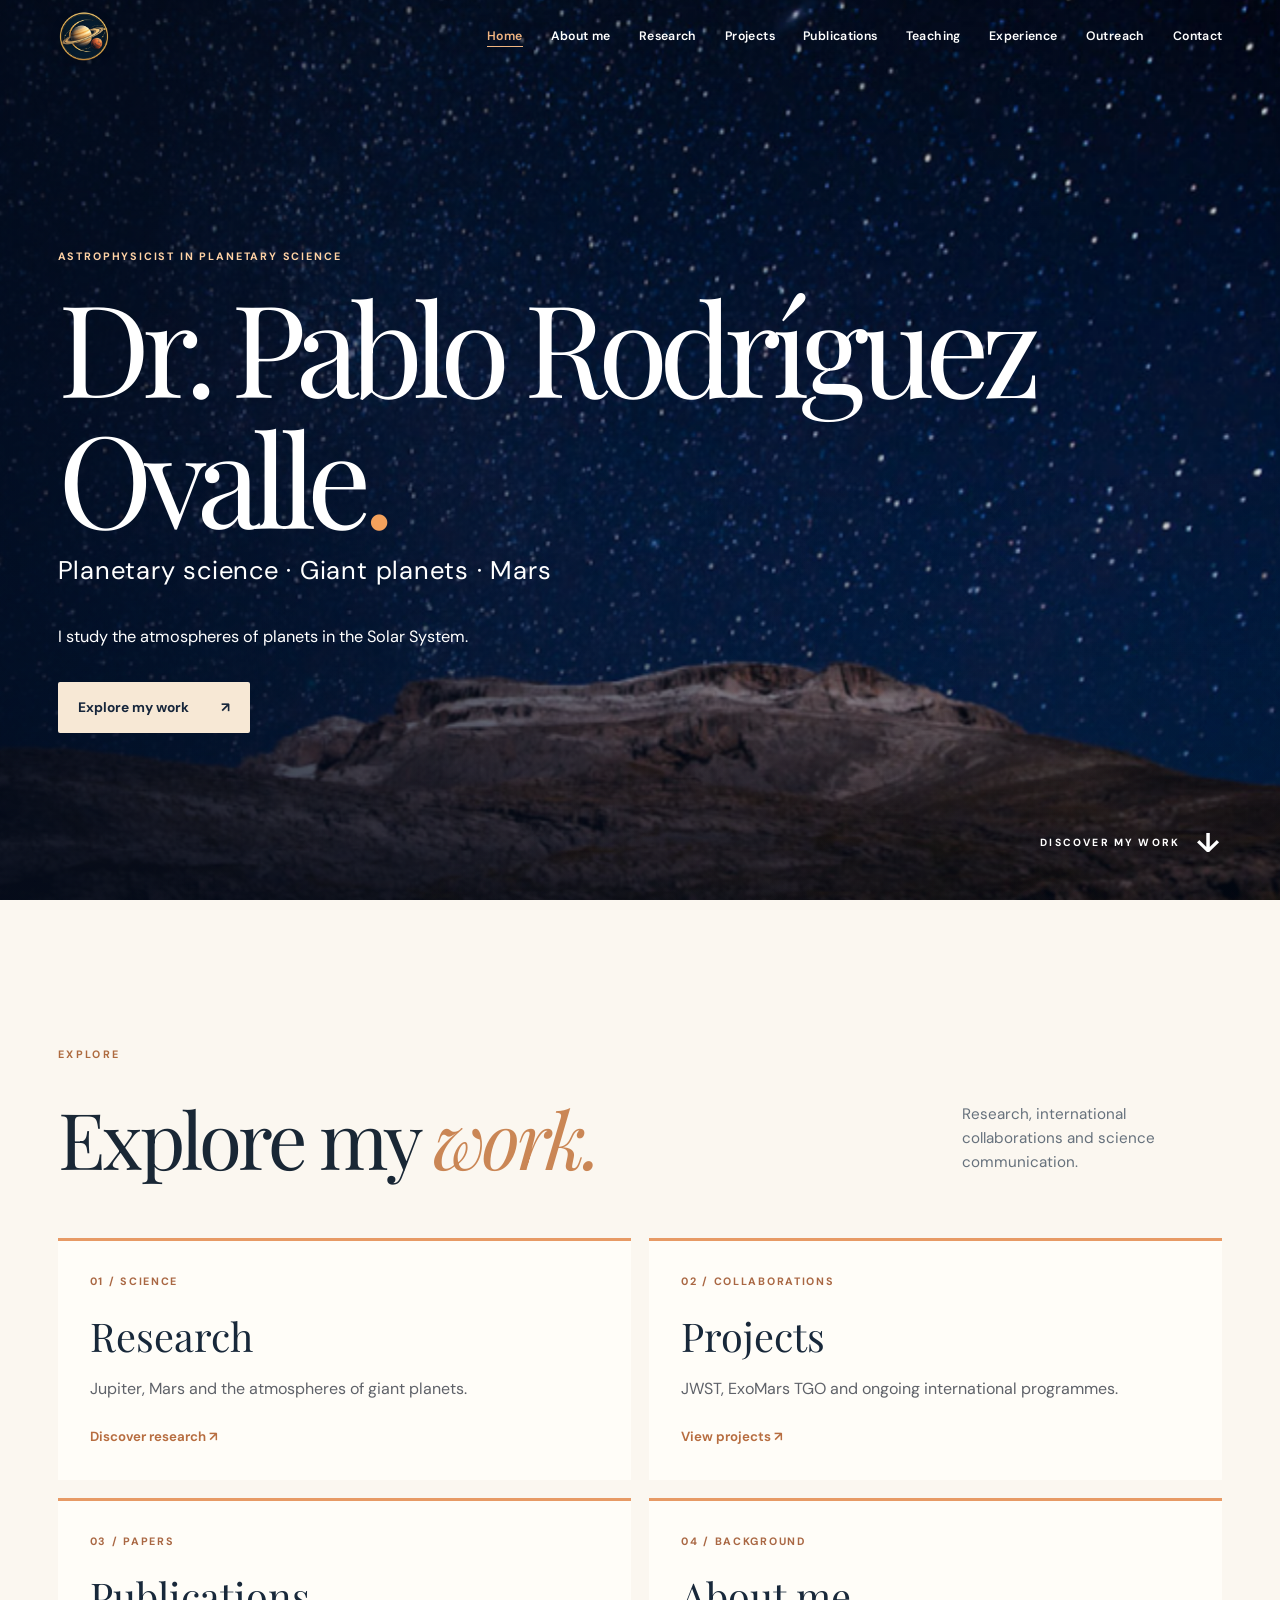
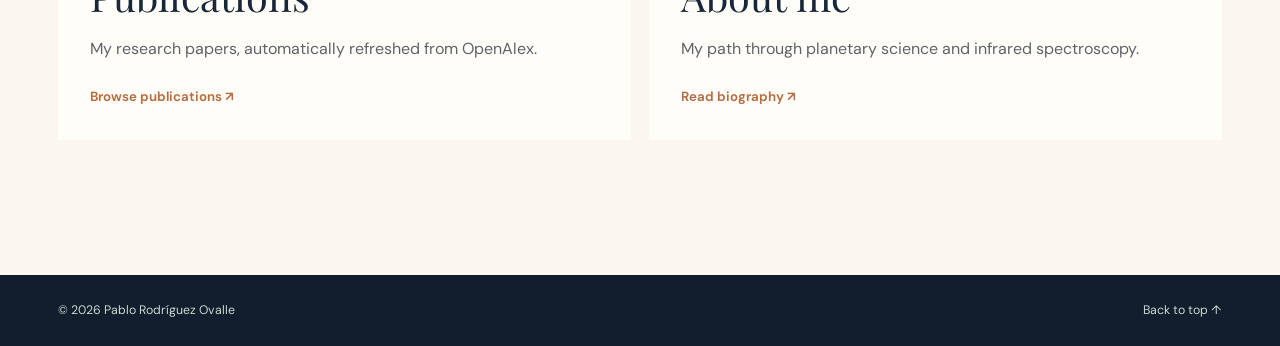
==== commit f412985a: "Add files via upload" ====
--- a/index.html
+++ b/index.html
@@ -1,21 +1,23 @@
 <!DOCTYPE html>
 <html lang="en">
 <head>
-  <meta charset="UTF-8" />
-  <meta name="viewport" content="width=device-width, initial-scale=1.0" />
-  <meta name="description" content="Dr. Pablo Rodríguez Ovalle is an astrophysicist in planetary science at IAA-CSIC researching Jupiter, Mars, planetary atmospheres, JWST and ExoMars TGO." />
-  <title>Dr. Pablo Rodríguez Ovalle | Astrophysicist in Planetary Science</title>
-  <link rel="canonical" href="https://pablorovalle.github.io/" />
-  <meta name="robots" content="index, follow, max-image-preview:large" />
-  <meta property="og:type" content="profile" />
-  <meta property="og:locale" content="en_US" />
-  <meta property="og:title" content="Dr. Pablo Rodríguez Ovalle | Astrophysicist in Planetary Science" />
-  <meta property="og:description" content="Planetary atmospheres, infrared spectroscopy, JWST and ExoMars TGO. Research on Jupiter, Mars and the giant planets." />
-  <meta property="og:url" content="https://pablorovalle.github.io/" />
-  <meta property="og:image" content="https://pablorovalle.github.io/assets/photo-pablo-egypt.jpg" />
-  <meta property="og:image:alt" content="Portrait of Dr. Pablo Rodríguez Ovalle" />
-  <meta name="twitter:card" content="summary_large_image" />
-  <script type="application/ld+json">
+<meta charset="utf-8"/>
+<meta content="width=device-width, initial-scale=1.0" name="viewport"/>
+<meta content="A look at my research on the atmospheres of Jupiter, Mars and the giant planets." name="description"/>
+<title>Dr. Pablo Rodríguez Ovalle | Astrophysicist in Planetary Science</title>
+<link href="https://pablorovalle.github.io/" rel="canonical"/>
+<meta content="index, follow, max-image-preview:large" name="robots"/>
+<meta content="profile" property="og:type"/>
+<meta content="Pablo Rodríguez Ovalle" property="og:site_name"/>
+<meta content="Pablo Rodríguez Ovalle" name="application-name"/>
+<meta content="en_US" property="og:locale"/>
+<meta content="Dr. Pablo Rodríguez Ovalle | Astrophysicist in Planetary Science" property="og:title"/>
+<meta content="A look at my research on the atmospheres of Jupiter, Mars and the giant planets." property="og:description"/>
+<meta content="https://pablorovalle.github.io/" property="og:url"/>
+<meta content="https://pablorovalle.github.io/assets/photo-pablo-egypt.jpg" property="og:image"/>
+<meta content="Portrait of Dr. Pablo Rodríguez Ovalle" property="og:image:alt"/>
+<meta content="summary_large_image" name="twitter:card"/>
+<script type="application/ld+json">
 {
   "@context": "https://schema.org",
   "@type": "Person",
@@ -51,263 +53,54 @@
   ]
 }
   </script>
-  <link rel="icon" type="image/png" sizes="48x48" href="/assets/favicon-48.png" />
-  <link rel="icon" type="image/png" sizes="96x96" href="/assets/favicon-96.png" />
-  <link rel="apple-touch-icon" sizes="192x192" href="/assets/favicon-192.png" />
-  <link rel="shortcut icon" href="/favicon.png" type="image/png" />
-  <meta name="theme-color" content="#0d2135" />
-  <link rel="stylesheet" href="styles.css" />
-  <script src="script.js" defer></script>
+<script type="application/ld+json">
+{
+  "@context": "https://schema.org",
+  "@type": "WebSite",
+  "@id": "https://pablorovalle.github.io/#website",
+  "url": "https://pablorovalle.github.io/",
+  "name": "Pablo Rodríguez Ovalle",
+  "alternateName": [
+    "Dr. Pablo Rodríguez Ovalle",
+    "Pablo R. Ovalle"
+  ],
+  "inLanguage": "en",
+  "publisher": {
+    "@id": "https://pablorovalle.github.io/#person"
+  }
+}
+  </script>
+<link href="/favicon.ico" rel="icon" sizes="any"/>
+<link href="/assets/favicon-48.png" rel="icon" sizes="48x48" type="image/png"/>
+<link href="/assets/favicon-96.png" rel="icon" sizes="96x96" type="image/png"/>
+<link href="/assets/favicon-192.png" rel="apple-touch-icon" sizes="192x192"/>
+<link href="/favicon.png" rel="shortcut icon" type="image/png"/>
+<meta content="#0d2135" name="theme-color"/>
+<link href="styles.css" rel="stylesheet"/>
+<script defer="" src="script.js"></script>
 </head>
-<body>
-  <a class="skip-link" href="#about">Skip to content</a>
-  <header class="site-header" id="top">
-    <a href="#home" class="brand brand-logo" aria-label="Pablo Rodríguez Ovalle — home"><img src="assets/planetary-logo.png" alt="" width="52" height="52" /></a>
-    <button class="menu-toggle" aria-label="Open navigation" aria-expanded="false" aria-controls="site-nav">☰</button>
-    <nav class="site-nav" id="site-nav" aria-label="Main navigation">
-      <a href="#about">About me</a><a href="#research">Research</a><a href="#projects">Projects</a><a href="#publications">Publications</a><a href="#teaching">Teaching</a><a href="#employment">Employment</a><a href="#outreach">Outreach</a><a href="#contact">Contact</a>
-    </nav>
-  </header>
-
-  <main>
-    <section id="home" class="hero" aria-label="Introduction">
-      <div class="hero-photo" aria-hidden="true"></div>
-      <div class="hero-shade" aria-hidden="true"></div>
-      <div class="hero-content wrap">
-        <p class="eyebrow hero-eyebrow">ASTROPHYSICIST IN PLANETARY SCIENCE</p>
-        <h1>Dr. Pablo Rodríguez Ovalle<span class="accent">.</span></h1>
-        <p class="hero-subtitle">Planetary science · Giant planets · Mars</p>
-        <p class="hero-intro">I study the atmospheres of planets in the Solar System.</p>
-        <a class="button button-light" href="#about">Explore my work <span aria-hidden="true">↗</span></a>
-      </div>
-      <a href="#about" class="scroll-hint">SCROLL TO EXPLORE <span aria-hidden="true">↓</span></a>
-    </section>
-
-    <section id="about" class="section about-section">
-      <div class="wrap about-grid">
-        <div class="about-intro reveal">
-          <p class="eyebrow">01 / INTRODUCTION</p>
-          <h2>Hello, I'm<br /><em>Dr. Pablo Rodríguez Ovalle.</em></h2>
-          <figure class="about-portrait">
-            <img src="assets/photo-pablo-egypt.jpg" alt="Portrait of Dr. Pablo Rodríguez Ovalle outdoors, with the pyramids in the background" loading="lazy" />
-          </figure>
-        </div>
-        <div class="about-copy reveal">
-          <p class="lead">I am an astrophysicist specializing in planetary science, currently working as a postdoctoral researcher at the Instituto de Astrofísica de Andalucía (IAA-CSIC), in Granada, Spain. My research focuses on the atmospheres of Solar System planets, particularly Jupiter and the other giant planets, as well as Mars. I use near- and mid-infrared spectroscopy, space-based observations, and radiative-transfer modelling to investigate atmospheric composition, thermal structure, and the physical processes governing planetary atmospheres.</p>
-          <p>My research career began at the University of the Basque Country (UPV/EHU), where I joined the Planetary Sciences Group for my Master's thesis in 2021. During this period, I studied the dynamics of the south polar vortex of Venus using infrared observations acquired by the VIRTIS instrument aboard ESA's Venus Express mission. This experience introduced me to the analysis of planetary observations and the study of atmospheric dynamics, establishing the foundations of my subsequent research.</p>
-          <p>In September 2021, I moved to France to pursue my PhD at the Observatoire de Paris, in association with Université Paris Cité, under the supervision of Thierry Fouchet. I completed my doctoral research in December 2024 with a thesis entitled <em>“Study of Jupiter's atmosphere with the first data from JWST.”</em> My work focused on the analysis of the first observations of Jupiter obtained by the James Webb Space Telescope, particularly using its MIRI instrument. I investigated the temperature and chemical structure of Jupiter's atmosphere, with special attention to the southern auroral region and the effects of energetic particle precipitation. During this period, I also participated in the reduction and analysis of JWST/MIRI, NIRSpec, and NIRCam observations through the Early Release Science programme ERS 1373.</p>
-          <details class="bio-details">
-            <summary>Read full biography <span aria-hidden="true">↓</span></summary>
-            <div class="bio-extra">
-              <p>Alongside my PhD research, I participated in university teaching at the Observatoire de Paris, contributing to Master's-level courses in optics, instrumentation, exoplanets, observational techniques, and statistical physics. I also contributed to the supervision of a Master's thesis on Jupiter's stratospheric temperatures using JWST/MIRI. These experiences allowed me to develop my interests in teaching, student supervision, and collaborative research.</p>
-              <p>In March 2025, I joined the Instituto de Astrofísica de Andalucía (IAA-CSIC) as a postdoctoral researcher, extending my research to the Martian atmosphere. Using solar occultation observations from the ACS-MIR instrument aboard the ExoMars Trace Gas Orbiter, I focused on the climatology and vertical distribution of carbon monoxide (CO). This work involves detailed spectroscopic analysis, instrumental characterization, and atmospheric retrievals aimed at improving our understanding of the spatial and seasonal variability of CO on Mars.</p>
-              <p>Since September 2026, I have continued my postdoctoral research at the IAA-CSIC, investigating trace species in the Martian atmosphere with ExoMars TGO while maintaining my involvement in giant-planet studies with JWST. I also participate in several international collaborations and observing programmes, including investigations of Jupiter's auroral chemistry and atmospheric structure. In addition, I lead projects focused on exogenic molecules in Jupiter and on the comparative analysis of methane in the four giant planets, with the aim of constraining their vertical distributions and homopause altitudes.</p>
-              <p>My work combines observational spectroscopy with radiative-transfer modelling under both local thermodynamic equilibrium (LTE) and non-LTE conditions. Across different planetary environments, my main objective is to extract as much physical information as possible from infrared observations and use it to better understand the composition, structure, and evolution of planetary atmospheres.</p>
-            </div>
-          </details>
-          <div class="link-row"><a href="https://orcid.org/0000-0003-2594-2128" target="_blank" rel="noopener noreferrer">ORCID ↗</a><a href="https://www.linkedin.com/in/pablo-rodr%C3%ADguez-ovalle-245a7b1a9/" target="_blank" rel="noopener noreferrer">LinkedIn ↗</a><a href="mailto:povalle@iaa.es">Email ↗</a></div>
-        </div>
-      </div>
-    </section>
-
-    <section id="research" class="section research-section">
-      <div class="wrap">
-        <p class="eyebrow reveal">02 / RESEARCH</p>
-        <div class="section-heading reveal"><h2>Planetary <em>atmospheres.</em></h2><p>Infrared spectroscopy · Atmospheric retrievals · Radiative transfer</p></div>
-        <div class="research-summary reveal">
-          <p>I study near- and mid-infrared spectra to investigate the thermal structure and composition of planetary atmospheres, particularly their middle and upper layers. My research includes the identification and interpretation of auroral effects associated with energetic particle precipitation, and the study of atmospheric variability using space-based observations.</p>
-        </div>
-        <div class="cards research-cards">
-          <article class="info-card reveal">
-            <figure class="research-card-media"><img loading="lazy" src="https://assets.science.nasa.gov/dynamicimage/assets/science/missions/webb/outreach/migrated/2023/STScI-01H41MPWAVF7SRQSHZWQNYV2J0.png?crop=faces%2Cfocalpoint&amp;fit=clip&amp;h=1454&amp;w=2586" alt="Saturn observed with the James Webb Space Telescope NIRCam"/><figcaption>Saturn with JWST/NIRCam · NASA/ESA/CSA/STScI</figcaption></figure>
-            <div class="research-card-body"><span class="card-number">01 — GIANT PLANETS</span><h3>Giant planets</h3>
-            <p>I investigate giant-planet atmospheres with observations from the James Webb Space Telescope, including NIRSpec and MIRI, with a particular focus on Jupiter.</p>
-            <p>My work examines atmospheric temperature, composition and auroral processes. In particular, I investigate how energetic particle precipitation modifies the thermal and chemical structure of Jupiter's upper atmosphere.</p>
-            <a class="research-link" href="https://doi.org/10.1029/2024JE008299" target="_blank" rel="noopener noreferrer">Related research ↗</a></div>
-          </article>
-          <article class="info-card reveal">
-            <figure class="research-card-media"><img loading="lazy" src="https://www.esa.int/var/esa/storage/images/esa_multimedia/images/2019/04/exomars_trace_gas_orbiter_analyses_the_martian_atmosphere/19345378-1-eng-GB/ExoMars_Trace_Gas_Orbiter_analyses_the_martian_atmosphere_pillars.jpg" alt="ESA illustration of ExoMars Trace Gas Orbiter measuring the Martian atmosphere"/><figcaption>ExoMars TGO · ESA/ATG medialab (illustration)</figcaption></figure>
-            <div class="research-card-body"><span class="card-number">02 — MARS</span><h3>Mars</h3>
-            <p>I use observations from the ExoMars Trace Gas Orbiter to analyse the climatology of carbon monoxide (CO) in the Martian atmosphere.</p>
-            <p>Using solar-occultation spectra from ACS-MIR, I work on precise retrievals of CO vertical profiles and their seasonal and spatial variability. My aim is to push the spectroscopic analysis of these measurements, including instrument characterization and spectral corrections, to extract as much information as possible.</p>
-            <a class="research-link" href="https://meetingorganizer.copernicus.org/EPSC2026/EPSC2026-868.html" target="_blank" rel="noopener noreferrer">Related research ↗</a></div>
-          </article>
-          <article class="info-card reveal">
-            <figure class="research-card-media methods-image">
-              <img src="assets/nonLTE_jupiter.png" alt="Infrared observations of Jupiter showing atmospheric emission and non-LTE effects" loading="lazy" />
-              <figcaption>JWST/MIRI observations of Jupiter · Non-LTE emission</figcaption>
-            </figure>
-            <div class="research-card-body"><span class="card-number">03 — METHODS</span><h3>Methods</h3>
-            <p>I analyse near- and mid-infrared spectra using radiative-transfer methods under local thermodynamic equilibrium (LTE) and non-LTE conditions.</p>
-            <p>My work combines forward spectral modelling, atmospheric retrievals and careful treatment of instrumental effects to constrain thermal profiles and molecular abundances from observations.</p>
-            <a class="research-link" href="https://www.aanda.org/articles/aa/pdf/2024/11/aa51453-24.pdf" target="_blank" rel="noopener noreferrer">Referenced A&amp;A article ↗</a></div>
-          </article>
-        </div>
-      </div>
-    </section>
-
-    <section id="projects" class="section projects-section">
-      <div class="wrap">
-        <p class="eyebrow reveal">03 / PROJECTS</p>
-        <div class="section-heading reveal"><h2>Research <em>projects.</em></h2><p>Past and current projects. Ongoing activities are marked as active.</p></div>
-        <div class="project-grid">
-          <article class="project-card reveal">
-            <div class="project-card-top"><span class="project-type">JWST ERS</span></div>
-            <h3>ERS 1373</h3>
-            <p class="project-meta">PI Imke de Pater and Thierry Fouchet</p>
-            <p>Analysis of the Jovian system from the first JWST data. I worked on the data reduction and cleaning of MIRI, NIRSpec and NIRCam observations for Jupiter and its moons, and I led the MIRI/MRS analysis of the south polar region to study the impact of auroral precipitation on the atmosphere.</p>
-          </article>
-
-          <article class="project-card reveal">
-            <div class="project-card-top"><span class="project-type">ANR</span></div>
-            <h3>ANR PRESSE</h3>
-            <p class="project-meta">PI Thierry Fouchet</p>
-            <p>I was part of this ANR project, which aimed to analyse the ERS 1373 data set and prepare the French science community for future JWST observations of the Solar System.</p>
-          </article>
-
-          <article class="project-card reveal">
-            <div class="project-card-top"><span class="project-type">JWST Cycle 2</span></div>
-            <h3>GJ504 b is really cool</h3>
-            <p class="project-meta">PI Polychronis Patapis</p>
-            <p>Part of the team studying the exoplanet GJ504 b using MIRI/MRS through direct imaging observations.</p>
-          </article>
-
-          <article class="project-card reveal">
-            <div class="project-card-top"><span class="project-type">JWST Cycle 4</span></div>
-            <h3>Jupiter belts and zones</h3>
-            <p class="project-meta">PI Leigh Fletcher</p>
-            <p>Study of the tropospheric structure of Jupiter using MIRI/MRS.</p>
-          </article>
-
-          <article class="project-card active reveal">
-            <div class="project-card-top"><span class="project-type">JWST Cycle 4</span><span class="status-badge">ACTIVE</span></div>
-            <h3>Jupiter exogenic molecules</h3>
-            <p class="project-meta">PI Pablo Rodríguez Ovalle</p>
-            <p>Study of the evolution of exogenic molecules using MIRI/MRS, and their interaction with charged particles in the auroral regions.</p>
-          </article>
-
-          <article class="project-card active reveal with-logo">
-            <div class="project-card-top"><span class="project-type">ANR</span><span class="status-badge">ACTIVE</span></div>
-            <div class="project-logo"><img src="assets/logo-jafar.png" alt="JAFAR project logo" loading="lazy"></div>
-            <h3>ANR JAFAR</h3>
-            <p class="project-meta">PI Vincent Hue</p>
-            <p>Preparing the scientific community for the arrival of JUICE in the 2030s by improving our knowledge of Jupiter's chemical inventory.</p>
-          </article>
-
-          <article class="project-card active reveal with-logo">
-            <div class="project-card-top"><span class="project-type">Mission team</span><span class="status-badge">ACTIVE</span></div>
-            <div class="project-logo"><img src="assets/logo-exomars-team.jpg" alt="ExoMars team logo" loading="lazy"></div>
-            <h3>TGO NOMAD/ACS Team</h3>
-            <p class="project-meta">Ongoing collaboration</p>
-            <p>I am part of the TGO team working on the analysis of trace gases in the Martian atmosphere and participating in the development of future missions.</p>
-          </article>
-
-          <article class="project-card active reveal with-logo">
-            <div class="project-card-top"><span class="project-type">Comparative planets</span><span class="status-badge">ACTIVE</span></div>
-            <div class="project-logo"><img src="assets/logo-flamenco.png" alt="FLAMENCO project logo" loading="lazy"></div>
-            <h3>FLAMENCO</h3>
-            <p class="project-meta">PI Pablo Rodríguez Ovalle</p>
-            <p>A project focused on the CH<sub>4</sub> ν<sub>3</sub> band in the four giant planets, aiming to infer their homopause altitude and precisely retrieve the vertical distribution of methane using JWST/NIRSpec.</p>
-          </article>
-        </div>
-      </div>
-    </section>
-
-    <section class="image-break" aria-label="Visual pause"><div class="image-break-overlay"><p class="wrap reveal">Planetary atmospheres<br /><em>and infrared spectroscopy.</em></p></div></section>
-
-    <section id="publications" class="section pale-section">
-      <div class="wrap">
-        <p class="eyebrow reveal">04 / PUBLICATIONS</p>
-        <div class="section-heading reveal"><h2>Research <em>publications.</em></h2><p>Publications matched to my <a class="underlined" href="https://orcid.org/0000-0003-2594-2128" target="_blank" rel="noopener noreferrer">ORCID profile ↗</a>, refreshed daily via OpenAlex.</p></div>
-        <div id="publication-list" class="publication-list" aria-live="polite"><p class="pub-status">Loading publications…</p></div>
-        <p id="publication-note" class="footnote">View my <a class="underlined" href="https://orcid.org/0000-0003-2594-2128" target="_blank" rel="noopener noreferrer">complete ORCID record ↗</a>. The list is generated from OpenAlex and may differ from works listed directly in ORCID.</p>
-      </div>
-    </section>
-
-    <section id="teaching" class="section teaching-section">
-      <div class="wrap">
-        <p class="eyebrow reveal">05 / TEACHING &amp; SUPERVISION</p>
-        <div class="section-heading reveal">
-          <h2>Teaching &amp; <em>mentoring.</em></h2>
-          <p>I also dedicate part of my work to teaching and mentoring future researchers, including the supervision of Master's students.</p>
-        </div>
-        <div class="teaching-affiliations reveal" aria-label="Institutions associated with my teaching">
-          <a class="institution-logo" href="https://www.sorbonne-universite.fr/" target="_blank" rel="noopener noreferrer"><img src="assets/logo-sorbonne.png" alt="Sorbonne Université" loading="lazy"></a>
-          <a class="institution-logo" href="https://u-paris.fr/" target="_blank" rel="noopener noreferrer"><img src="assets/logo-paris-cite.jpg" alt="Université Paris Cité" loading="lazy"></a>
-          <a class="institution-logo" href="https://psl.eu/" target="_blank" rel="noopener noreferrer"><img src="assets/logo-psl.png" alt="Université PSL" loading="lazy"></a>
-          <a class="institution-logo" href="https://observatoiredeparis.psl.eu/" target="_blank" rel="noopener noreferrer"><img src="assets/logo-observatoire.png" alt="Observatoire de Paris - PSL" loading="lazy"></a>
-        </div>
-        <div class="teaching-layout">
-          <article class="teaching-panel reveal">
-            <p class="teaching-panel-kicker">01 / UNIVERSITY TEACHING</p>
-            <h3>Teaching experience</h3>
-            <p class="teaching-intro">During my PhD, I participated in teaching first- and second-year Master's (M1 and M2) students at the Observatoire de Paris, within programmes associated with Sorbonne Université, Université Paris Cité and Université PSL.</p>
-            <div class="course-list">
-              <div class="course-item"><div><h4>Optics and instrumentation</h4><span>2023–2024</span></div><strong>24 h</strong></div>
-              <div class="course-item"><div><h4>Exoplanets</h4><span>2023–2024</span></div><strong>8 h</strong></div>
-              <div class="course-item"><div><h4>Data analysis and observational techniques</h4><span>2023</span></div><strong>24 h</strong></div>
-              <div class="course-item"><div><h4>Diplôme d'université « Lumières sur l’Univers » (DU-LU)</h4><span>2023–2024</span></div><strong>42 h</strong></div>
-              <div class="course-item"><div><h4>Statistical physics</h4><span>2024</span></div><strong>16 h</strong></div>
-            </div>
-          </article>
-          <article class="teaching-panel mentoring-panel reveal">
-            <p class="teaching-panel-kicker">02 / STUDENT SUPERVISION</p>
-            <h3>Master's thesis supervision</h3>
-            <div class="mentoring-entry">
-              <span class="mentoring-degree">M1 MASTER'S THESIS</span>
-              <h4>Rose Peybernes</h4>
-              <p class="mentoring-thesis" lang="fr">« Étude de la température stratosphérique de Jupiter avec JWST/MIRI »</p>
-              <div class="mentoring-credit"><span>Co-supervised with</span><strong>Thierry Fouchet</strong></div>
-            </div>
-          </article>
-        </div>
-      </div>
-    </section>
-
-    <section id="employment" class="section dark-section experience-section">
-      <div class="wrap">
-        <p class="eyebrow reveal">06 / EXPERIENCE</p>
-        <div class="section-heading reveal"><h2>Academic <em>experience.</em></h2><p>Research positions and academic training.</p></div>
-        <div class="timeline">
-          <article class="timeline-item reveal">
-            <span class="experience-dates">Sep 2026 – Sep 2028</span>
-            <div class="experience-details"><h3>Postdoctoral researcher</h3><p class="experience-org">Instituto de Astrofísica de Andalucía (IAA-CSIC)</p><p>Research on trace species in the Martian atmosphere using ExoMars TGO, together with studies of giant-planet atmospheres using JWST.</p><div class="experience-logos"><a href="https://www.iaa.csic.es/" target="_blank" rel="noopener noreferrer" class="experience-logo"><img src="assets/logo-iaa-csic.png" alt="IAA-CSIC" loading="lazy"></a></div></div>
-          </article>
-          <article class="timeline-item reveal">
-            <span class="experience-dates">Mar 2025 – Sep 2026</span>
-            <div class="experience-details"><h3>Postdoctoral researcher</h3><p class="experience-org">Instituto de Astrofísica de Andalucía (IAA-CSIC)</p><p>Study of carbon monoxide (CO) in the Martian atmosphere.</p><div class="experience-logos"><a href="https://www.iaa.csic.es/" target="_blank" rel="noopener noreferrer" class="experience-logo"><img src="assets/logo-iaa-csic.png" alt="IAA-CSIC" loading="lazy"></a></div></div>
-          </article>
-          <article class="timeline-item reveal">
-            <span class="experience-dates">Sep 2021 – Dec 2024</span>
-            <div class="experience-details"><h3>PhD researcher</h3><p class="experience-org">Observatoire de Paris – PSL / Université Paris Cité</p><p>PhD thesis: “Study of Jupiter's atmosphere with the first data from JWST”. Conducted at the Observatoire de Paris under the supervision of Thierry Fouchet and in association with Université Paris Cité.</p><div class="experience-logos"><a href="https://observatoiredeparis.psl.eu/" target="_blank" rel="noopener noreferrer" class="experience-logo"><img src="assets/logo-observatoire.png" alt="Observatoire de Paris – PSL" loading="lazy"></a><a href="https://u-paris.fr/" target="_blank" rel="noopener noreferrer" class="experience-logo"><img src="assets/logo-paris-cite.jpg" alt="Université Paris Cité" loading="lazy"></a><a href="https://psl.eu/" target="_blank" rel="noopener noreferrer" class="experience-logo"><img src="assets/logo-psl.png" alt="Université PSL" loading="lazy"></a></div></div>
-          </article>
-          <article class="timeline-item reveal">
-            <span class="experience-dates">Jan 2021 – Sep 2021</span>
-            <div class="experience-details"><h3>Master's thesis researcher</h3><p class="experience-org">Planetary Sciences Group · University of the Basque Country (UPV/EHU)</p><p>Master's thesis research on the dynamics of Venus's south polar vortex using Venus Express / VIRTIS data.</p><div class="experience-logos"><a href="https://www.ehu.eus/" target="_blank" rel="noopener noreferrer" class="experience-logo"><img src="assets/logo-upv-ehu.jpg" alt="UPV/EHU" loading="lazy"></a></div></div>
-          </article>
-        </div>
-      </div>
-    </section>
-
-    <section id="outreach" class="section outreach-section">
-      <div class="wrap">
-        <p class="eyebrow reveal">07 / SCIENCE &amp; SOCIETY</p>
-        <div class="section-heading reveal">
-          <h2><em>Outreach.</em></h2>
-          <p>Science communication, public astronomy and community engagement.</p>
-        </div>
-        <ul class="outreach-list">
-          <li class="outreach-entry reveal"><span class="outreach-date">2022 &amp; 2023</span><div><h3>ELBERETH — Astrophysics PhD Students Conference</h3><p>Participation in the astrophysics PhD students' conference.</p></div></li>
-          <li class="outreach-entry reveal"><span class="outreach-date">2022 &amp; 2024</span><div><h3>Collège d’Espagne — ANECA talks</h3><p>Talks at the Collège d’Espagne.</p></div></li>
-          <li class="outreach-entry reveal"><span class="outreach-date">2022 &amp; 2023</span><div><h3>Local astronomical associations — León and Ponferrada</h3><p>Scientific dissemination activities with the Astronomical Association of Ponferrada (2022) and the Astronomical Association of León (2023), Spain.</p></div></li>
-          <li class="outreach-entry reveal"><span class="outreach-date">Annual</span><div><h3>Spanish astronomy and planetary science meetings</h3><p>Regular participation in Sociedad Española de Astronomía (SEA) and Reunión de Ciencias Planetarias y Exploración del Sistema Solar (CPESS).</p></div></li>
-          <li class="outreach-entry reveal"><span class="outreach-date">2026</span><div><h3>Ancares Activa</h3><p>Science outreach activities and night-sky observation sessions in Los Ancares, Spain.</p></div></li>
-        </ul>
-      </div>
-    </section>
-
-    <section id="contact" class="section contact-section"><div class="wrap contact-content reveal"><p class="eyebrow">08 / GET IN TOUCH</p><h2>Contact <em>information.</em></h2><p>For research collaborations, teaching or outreach inquiries, please contact me.</p><div class="contact-links"><a href="mailto:povalle@iaa.es">povalle@iaa.es ↗</a><a href="https://orcid.org/0000-0003-2594-2128" target="_blank" rel="noopener noreferrer">ORCID ↗</a><a href="https://www.linkedin.com/in/pablo-rodr%C3%ADguez-ovalle-245a7b1a9/" target="_blank" rel="noopener noreferrer">LinkedIn ↗</a></div></div></section>
-  </main>
-  <footer class="site-footer"><div class="wrap footer-inner"><span>© <span id="year"></span> Pablo Rodríguez Ovalle</span><span><a href="#top">Back to top ↑</a></span></div></footer>
+<body class="page-home">
+<a class="skip-link" href="#main-content">Skip to content</a>
+<header class="site-header" id="top"><a href="index.html" class="brand brand-logo" aria-label="Pablo Rodríguez Ovalle — home"><img src="assets/planetary-logo.png" alt="" width="52" height="52"></a><button class="menu-toggle" aria-label="Open navigation" aria-expanded="false" aria-controls="site-nav">☰</button><nav class="site-nav" id="site-nav" aria-label="Main navigation"><a href="index.html" aria-current="page">Home</a><a href="about.html">About me</a><a href="research.html">Research</a><a href="projects.html">Projects</a><a href="publications.html">Publications</a><a href="teaching.html">Teaching</a><a href="experience.html">Experience</a><a href="outreach.html">Outreach</a><a href="contact.html">Contact</a></nav></header>
+<main id="main-content">
+<section aria-label="Introduction" class="hero" id="home">
+<div aria-hidden="true" class="hero-photo"></div>
+<div aria-hidden="true" class="hero-shade"></div>
+<div class="hero-content wrap">
+<p class="eyebrow hero-eyebrow">ASTROPHYSICIST IN PLANETARY SCIENCE</p>
+<h1>Dr. Pablo Rodríguez Ovalle<span class="accent">.</span></h1>
+<p class="hero-subtitle">Planetary science · Giant planets · Mars</p>
+<p class="hero-intro">I study the atmospheres of planets in the Solar System.</p>
+<a class="button button-light" href="about.html">Explore my work <span aria-hidden="true">↗</span></a>
+</div>
+<a class="scroll-hint" href="about.html">DISCOVER MY WORK <span aria-hidden="true">↓</span></a>
+</section><section class="section home-explore"><div class="wrap"><p class="eyebrow reveal">EXPLORE</p><div class="section-heading reveal"><h2>Explore my <em>work.</em></h2><p>Research, international collaborations and science communication.</p></div><div class="home-tiles">
+<a class="home-tile reveal" href="research.html"><span>01 / SCIENCE</span><h3>Research</h3><p>Jupiter, Mars and the atmospheres of giant planets.</p><b>Discover research ↗</b></a>
+<a class="home-tile reveal" href="projects.html"><span>02 / COLLABORATIONS</span><h3>Projects</h3><p>JWST, ExoMars TGO and ongoing international programmes.</p><b>View projects ↗</b></a>
+<a class="home-tile reveal" href="publications.html"><span>03 / PAPERS</span><h3>Publications</h3><p>My research papers, automatically refreshed from OpenAlex.</p><b>Browse publications ↗</b></a>
+<a class="home-tile reveal" href="about.html"><span>04 / BACKGROUND</span><h3>About me</h3><p>My path through planetary science and infrared spectroscopy.</p><b>Read biography ↗</b></a>
+</div></div></section>
+</main>
+<footer class="site-footer"><div class="wrap footer-inner"><span>© <span id="year"></span> Pablo Rodríguez Ovalle</span><span><a href="#top">Back to top ↑</a></span></div></footer>
 </body>
 </html>
--- a/styles.css
+++ b/styles.css
@@ -189,3 +189,25 @@
 .contact-links a{color:#fff;border-bottom-color:#efc6a3}
 .contact-links a:hover{color:#ffcc9b}
 @media(max-width:760px){.site-header{padding:10px 6vw}.brand-logo img{width:46px;height:46px}.outreach-entry{grid-template-columns:1fr;gap:2px;padding:20px 0}.contact-section{background-position:62% center;min-height:540px;padding:75px 0}.contact-content{width:calc(100% - 9vw);padding:38px 22px;backdrop-filter:blur(3px)}.contact-content h2{font-size:clamp(2.65rem,10vw,4.5rem)}}
+
+
+/* V12: multipage navigation and clean inner-page presentation */
+.site-nav a[aria-current="page"]{color:#f1b581;border-bottom:1px solid currentColor}
+body:not(.page-home) .site-header{background:#101e2d;position:sticky;top:0}
+body:not(.page-home) .site-header:not(.scrolled) .site-nav a{color:#f2eee8}
+body:not(.page-home) .site-header .site-nav a[aria-current="page"]{color:#f1b581}
+.page-banner{background:linear-gradient(115deg,#101e2d,#26364a 66%,#533c3c);color:white;padding:100px 0 70px}
+.page-banner-kicker{font-size:.7rem;letter-spacing:.22em;color:#efb88b;margin:0 0 20px;font-weight:650}
+.page-banner h1{font-family:var(--serif);font-weight:400;letter-spacing:-.025em;font-size:clamp(3rem,7vw,6rem);line-height:1.06;margin:0}
+body:not(.page-home) main>.section{padding-top:95px;min-height:55vh}
+body.page-contact main>.contact-section{min-height:calc(100vh - 160px);padding:90px 0}
+body.page-home .hero{min-height:100svh}
+.home-explore{background:#fbf7f0}
+.home-tiles{display:grid;grid-template-columns:repeat(2,minmax(0,1fr));gap:18px}
+.home-tile{display:flex;flex-direction:column;align-items:start;background:#fffdf8;border-top:3px solid #e79a65;color:#18283a;padding:32px;text-decoration:none;transition:transform .2s,box-shadow .2s}
+.home-tile:hover{transform:translateY(-4px);box-shadow:0 14px 34px rgba(15,32,45,.10)}
+.home-tile>span{font-size:.67rem;letter-spacing:.16em;color:#a96743;font-weight:700}
+.home-tile h3{font-family:var(--serif);font-size:clamp(1.85rem,3.1vw,2.55rem);font-weight:400;margin:14px 0 8px}
+.home-tile p{color:#5f6269;line-height:1.7;margin:0 0 24px}
+.home-tile b{color:#b76d40;font-weight:650;font-size:.83rem;margin-top:auto}
+@media(max-width:760px){.home-tiles{grid-template-columns:1fr}.home-tile{padding:25px}.page-banner{padding:70px 0 52px}body:not(.page-home) main>.section{padding-top:65px}body:not(.page-home) .site-header .site-nav:not(.open){display:none}}
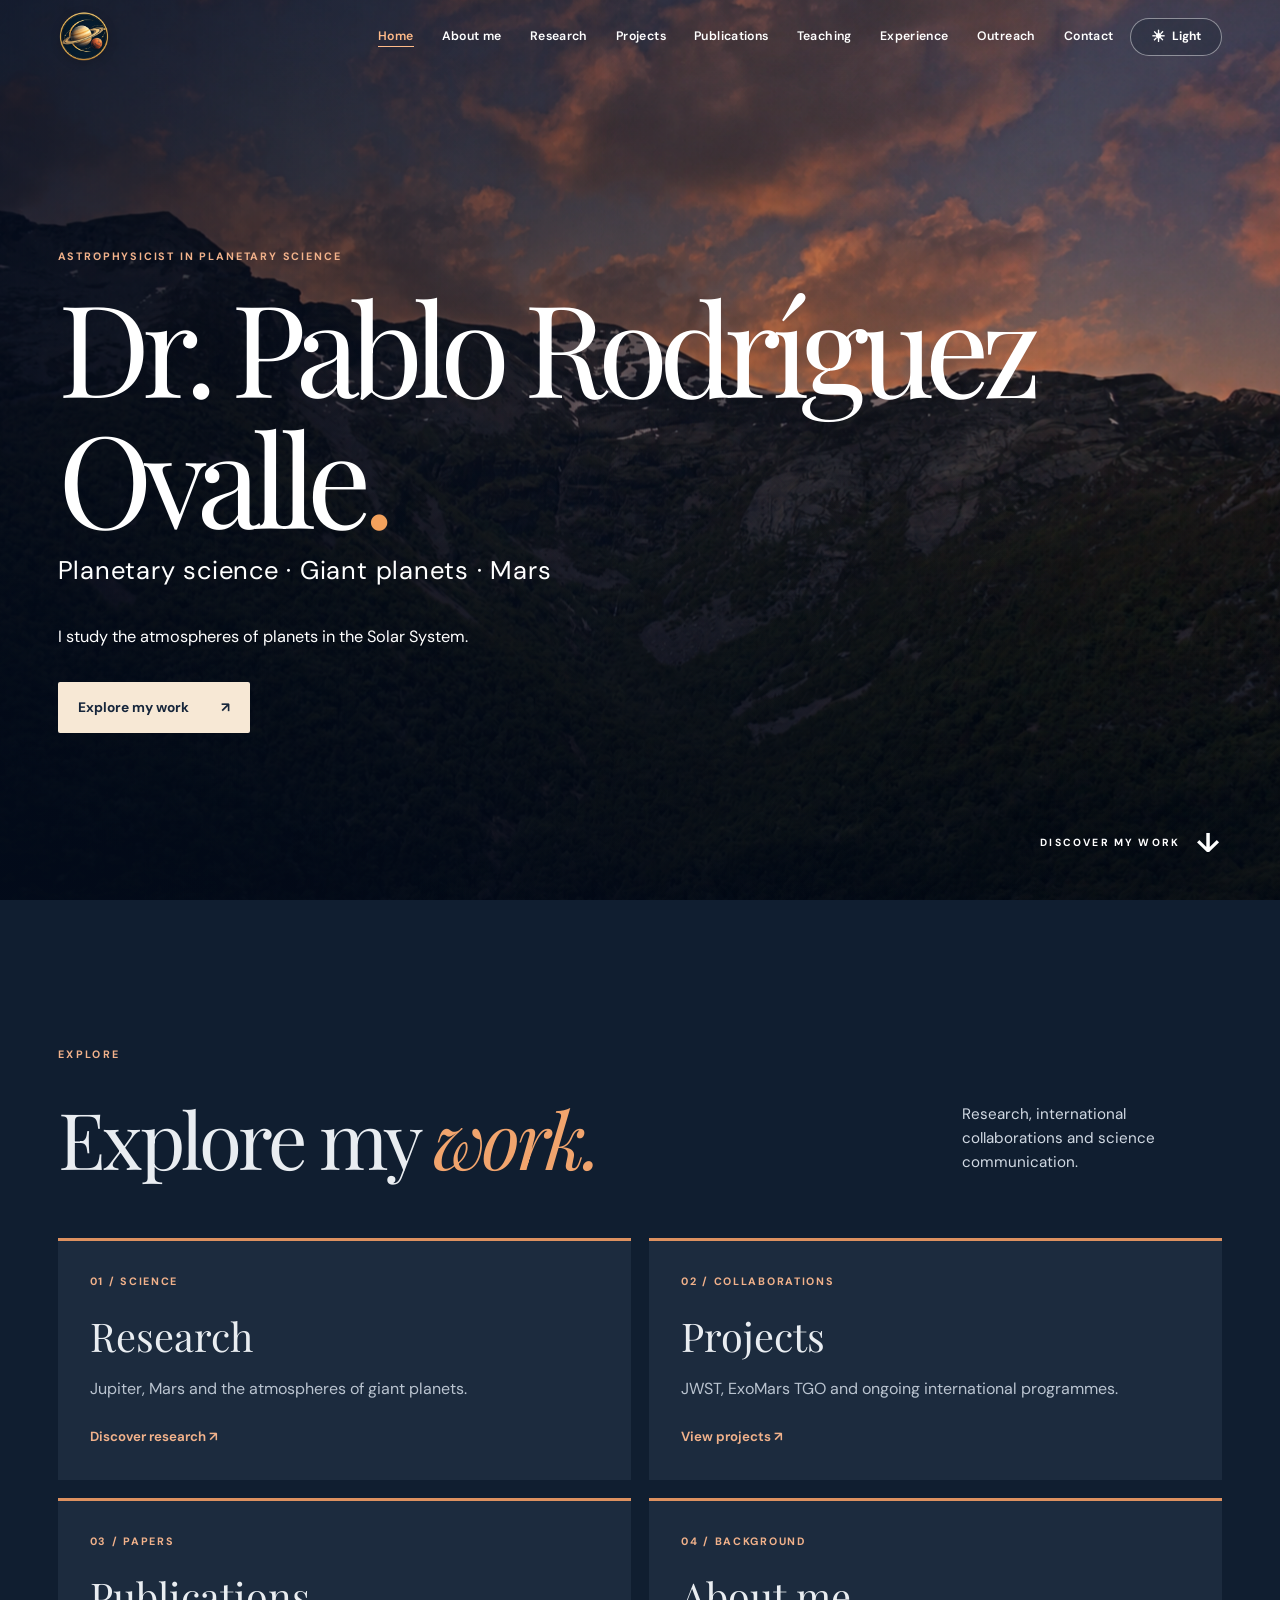
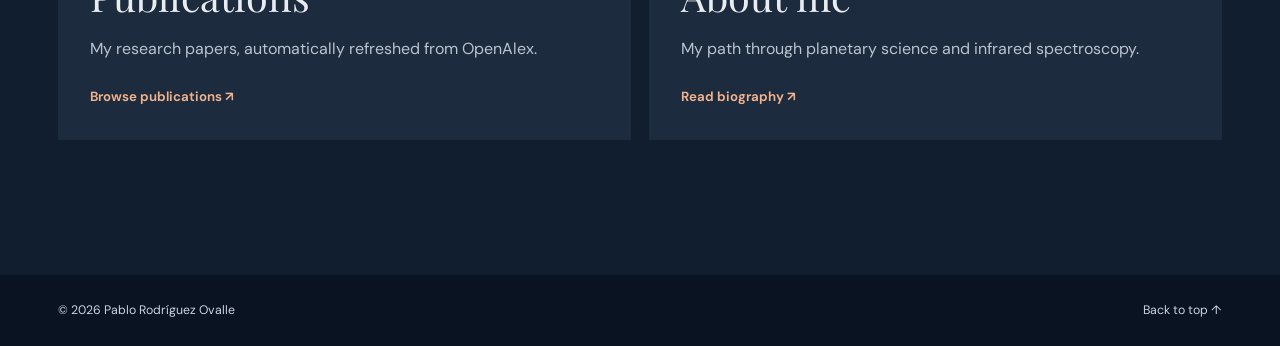
==== commit 17f9609b: "New modes dark and light" ====
--- a/index.html
+++ b/index.html
@@ -76,12 +76,13 @@
 <link href="/assets/favicon-192.png" rel="apple-touch-icon" sizes="192x192"/>
 <link href="/favicon.png" rel="shortcut icon" type="image/png"/>
 <meta content="#0d2135" name="theme-color"/>
+<script>try{document.documentElement.dataset.theme=localStorage.getItem('pablo-theme')==='light'?'light':'dark'}catch(e){document.documentElement.dataset.theme='dark'}</script>
 <link href="styles.css" rel="stylesheet"/>
 <script defer="" src="script.js"></script>
 </head>
 <body class="page-home">
 <a class="skip-link" href="#main-content">Skip to content</a>
-<header class="site-header" id="top"><a href="index.html" class="brand brand-logo" aria-label="Pablo Rodríguez Ovalle — home"><img src="assets/planetary-logo.png" alt="" width="52" height="52"></a><button class="menu-toggle" aria-label="Open navigation" aria-expanded="false" aria-controls="site-nav">☰</button><nav class="site-nav" id="site-nav" aria-label="Main navigation"><a href="index.html" aria-current="page">Home</a><a href="about.html">About me</a><a href="research.html">Research</a><a href="projects.html">Projects</a><a href="publications.html">Publications</a><a href="teaching.html">Teaching</a><a href="experience.html">Experience</a><a href="outreach.html">Outreach</a><a href="contact.html">Contact</a></nav></header>
+<header class="site-header" id="top"><a href="index.html" class="brand brand-logo" aria-label="Pablo Rodríguez Ovalle — home"><img src="assets/planetary-logo.png" alt="" width="52" height="52"></a><button class="menu-toggle" aria-label="Open navigation" aria-expanded="false" aria-controls="site-nav">☰</button><nav class="site-nav" id="site-nav" aria-label="Main navigation"><a href="index.html" aria-current="page">Home</a><a href="about.html">About me</a><a href="research.html">Research</a><a href="projects.html">Projects</a><a href="publications.html">Publications</a><a href="teaching.html">Teaching</a><a href="experience.html">Experience</a><a href="outreach.html">Outreach</a><a href="contact.html">Contact</a></nav><button class="theme-toggle" type="button" aria-label="Switch to light mode" title="Switch color theme"><span class="theme-toggle-icon" aria-hidden="true">☀</span><span class="theme-toggle-label">Light</span></button></header>
 <main id="main-content">
 <section aria-label="Introduction" class="hero" id="home">
 <div aria-hidden="true" class="hero-photo"></div>
--- a/styles.css
+++ b/styles.css
@@ -32,7 +32,7 @@
 /* V2: personal night-sky mountain, terrestrial sunset hues and planetary atmosphere */
 :root{--ink:#192735;--forest:#142439;--sage:#859585;--paper:#faf7f0;--muted:#66717c;--accent:#ed985d}
 .hero{background:#0c1930}
-.hero-photo{background-image:url('assets/mountain-night-sky.png');background-position:center 56%}
+.hero-photo{background-image:url('assets/ancares-sunset-banner.png');background-position:center 45%}
 .hero-shade{background:linear-gradient(90deg,rgba(3,12,29,.74),rgba(3,12,29,.08) 85%),linear-gradient(0deg,rgba(3,12,29,.55),transparent 48%)}
 .hero-eyebrow{color:#ffd2a5}
 .hero h1{font-size:clamp(4.3rem,10vw,10.4rem)}
@@ -196,7 +196,7 @@
 body:not(.page-home) .site-header{background:#101e2d;position:sticky;top:0}
 body:not(.page-home) .site-header:not(.scrolled) .site-nav a{color:#f2eee8}
 body:not(.page-home) .site-header .site-nav a[aria-current="page"]{color:#f1b581}
-.page-banner{background:linear-gradient(115deg,#101e2d,#26364a 66%,#533c3c);color:white;padding:100px 0 70px}
+.page-banner{background-image:linear-gradient(180deg,rgba(8,18,34,.42),rgba(8,18,34,.64)),url('assets/ancares-sunset-banner.png');background-size:cover;background-position:center 45%;color:white;padding:118px 0 86px}
 .page-banner-kicker{font-size:.7rem;letter-spacing:.22em;color:#efb88b;margin:0 0 20px;font-weight:650}
 .page-banner h1{font-family:var(--serif);font-weight:400;letter-spacing:-.025em;font-size:clamp(3rem,7vw,6rem);line-height:1.06;margin:0}
 body:not(.page-home) main>.section{padding-top:95px;min-height:55vh}
@@ -211,3 +211,45 @@
 .home-tile p{color:#5f6269;line-height:1.7;margin:0 0 24px}
 .home-tile b{color:#b76d40;font-weight:650;font-size:.83rem;margin-top:auto}
 @media(max-width:760px){.home-tiles{grid-template-columns:1fr}.home-tile{padding:25px}.page-banner{padding:70px 0 52px}body:not(.page-home) main>.section{padding-top:65px}body:not(.page-home) .site-header .site-nav:not(.open){display:none}}
+
+body.page-outreach .page-banner{background-image:linear-gradient(180deg,rgba(8,18,34,.35),rgba(8,18,34,.62)),url('assets/mountain-night-sky.png');background-position:center 58%}
+.page-banner h1,.page-banner-kicker{text-shadow:0 2px 18px rgba(0,0,0,.28)}
+@media(max-width:760px){.page-banner{background-position:58% center;padding:92px 0 64px}body.page-outreach .page-banner{background-position:60% center}.hero-photo{background-position:57% center}}
+
+/* V14: accessible light/dark theme. Dark is the default. */
+:root{color-scheme:dark}
+:root[data-theme="light"]{color-scheme:light}
+.site-nav{margin-left:auto}
+.theme-toggle{display:inline-flex;align-items:center;justify-content:center;gap:7px;flex-shrink:0;min-width:92px;padding:8px 11px;margin-left:17px;border:1px solid rgba(255,255,255,.45);border-radius:999px;background:rgba(12,25,40,.24);color:#fff;font-size:.75rem;font-weight:700;cursor:pointer;transition:background .2s,border-color .2s}
+.theme-toggle:hover{background:rgba(255,255,255,.15);border-color:#ffd2a5}
+.site-header.scrolled .theme-toggle{color:#192735;border-color:rgba(25,39,53,.35);background:rgba(25,39,53,.05)}
+body:not(.page-home) .site-header.scrolled .theme-toggle{color:#192735}
+.theme-toggle-icon{font-size:1.02rem;line-height:1}
+@media(max-width:760px){.theme-toggle{margin-left:auto;margin-right:14px;min-width:75px;padding:7px 9px}.site-nav{margin-left:0}.menu-toggle{order:3}.site-nav{order:4}}
+/* Warm midnight blue surfaces, neutral foreground and sunset accents. */
+:root[data-theme="dark"]{--ink:#e9edf1;--forest:#142439;--paper:#0d1726;--muted:#bac4d0;--accent:#f1a46d;--sage:#9eafa9}
+[data-theme="dark"] body{background:#0d1726;color:#e9edf1}
+[data-theme="dark"] .site-header.scrolled{background:rgba(12,24,39,.96);color:#f1f3f5;box-shadow:0 2px 24px rgba(0,0,0,.3)}
+[data-theme="dark"] .site-header.scrolled .theme-toggle{color:#f1f3f5;border-color:rgba(255,255,255,.38);background:rgba(255,255,255,.06)}
+[data-theme="dark"] body:not(.page-home) .site-header.scrolled .theme-toggle{color:#f1f3f5}
+[data-theme="dark"] .site-nav a[aria-current="page"]{color:#ffbb89}
+[data-theme="dark"] .about-section,[data-theme="dark"] .research-section,[data-theme="dark"] .projects-section,[data-theme="dark"] .teaching-section,[data-theme="dark"] .outreach-section,[data-theme="dark"] .home-explore{background:#101e30;color:#e9edf1}
+[data-theme="dark"] .pale-section{background:#132237}
+[data-theme="dark"] .about-copy .lead,[data-theme="dark"] .about-copy p,[data-theme="dark"] .section-heading>p,[data-theme="dark"] .research-summary p{color:#d1d9e3}
+[data-theme="dark"] .info-card,[data-theme="dark"] .research-section .info-card,[data-theme="dark"] .project-card,[data-theme="dark"] .project-card.active,[data-theme="dark"] .teaching-panel,[data-theme="dark"] .home-tile{background:#1c2b3e;color:#e9edf1;border-top-color:#dd9160}
+[data-theme="dark"] .project-card.active{background:linear-gradient(160deg,#273346,#1c2b3e)}
+[data-theme="dark"] .home-tile p,[data-theme="dark"] .info-card p,[data-theme="dark"] .project-card p,[data-theme="dark"] .research-card-body p,[data-theme="dark"] .teaching-intro,[data-theme="dark"] .outreach-entry p{color:#bac4d0}
+[data-theme="dark"] .home-tile>span,[data-theme="dark"] .home-tile b,[data-theme="dark"] .eyebrow,[data-theme="dark"] .project-type,[data-theme="dark"] .project-meta,[data-theme="dark"] .pub-year,[data-theme="dark"] .teaching-panel-kicker,[data-theme="dark"] .outreach-date{color:#f2b28b}
+[data-theme="dark"] h2 em{color:#f1a46d}
+[data-theme="dark"] .institution-wordmark{background:#213248;border-color:#405166;color:#e9edf1}
+[data-theme="dark"] .course-list,[data-theme="dark"] .course-item,[data-theme="dark"] .publication-list,[data-theme="dark"] .publication,[data-theme="dark"] .outreach-list,[data-theme="dark"] .outreach-entry{border-color:#405166}
+[data-theme="dark"] .publication p,[data-theme="dark"] .course-item span,[data-theme="dark"] .mentoring-credit span{color:#b8c3d0}
+[data-theme="dark"] .publication .pub-authors,[data-theme="dark"] .mentoring-thesis{color:#e9edf1}
+[data-theme="dark"] .pub-self,[data-theme="dark"] .publication a.pub-link,[data-theme="dark"] .research-link,[data-theme="dark"] .bio-details summary{color:#f1ad7e}
+[data-theme="dark"] .about-portrait{background:#253449;box-shadow:0 12px 32px rgba(0,0,0,.28)}
+[data-theme="dark"] .contact-section{color:#fff}
+[data-theme="dark"] .contact-content{background:rgba(8,18,32,.82)}
+[data-theme="dark"] .dark-section,[data-theme="dark"] .site-footer{background:#091321}
+[data-theme="dark"] .site-footer{color:#c9d4df}
+[data-theme="dark"] .menu-toggle{color:#fff}
+@media(max-width:760px){[data-theme="dark"] .site-nav{background:#142236;color:#f1f3f5;box-shadow:0 15px 25px rgba(0,0,0,.3)}[data-theme="dark"] .site-nav a{border-color:#334459}[data-theme="light"] body:not(.page-home) .site-nav{background:#faf7f0;color:#192735}}
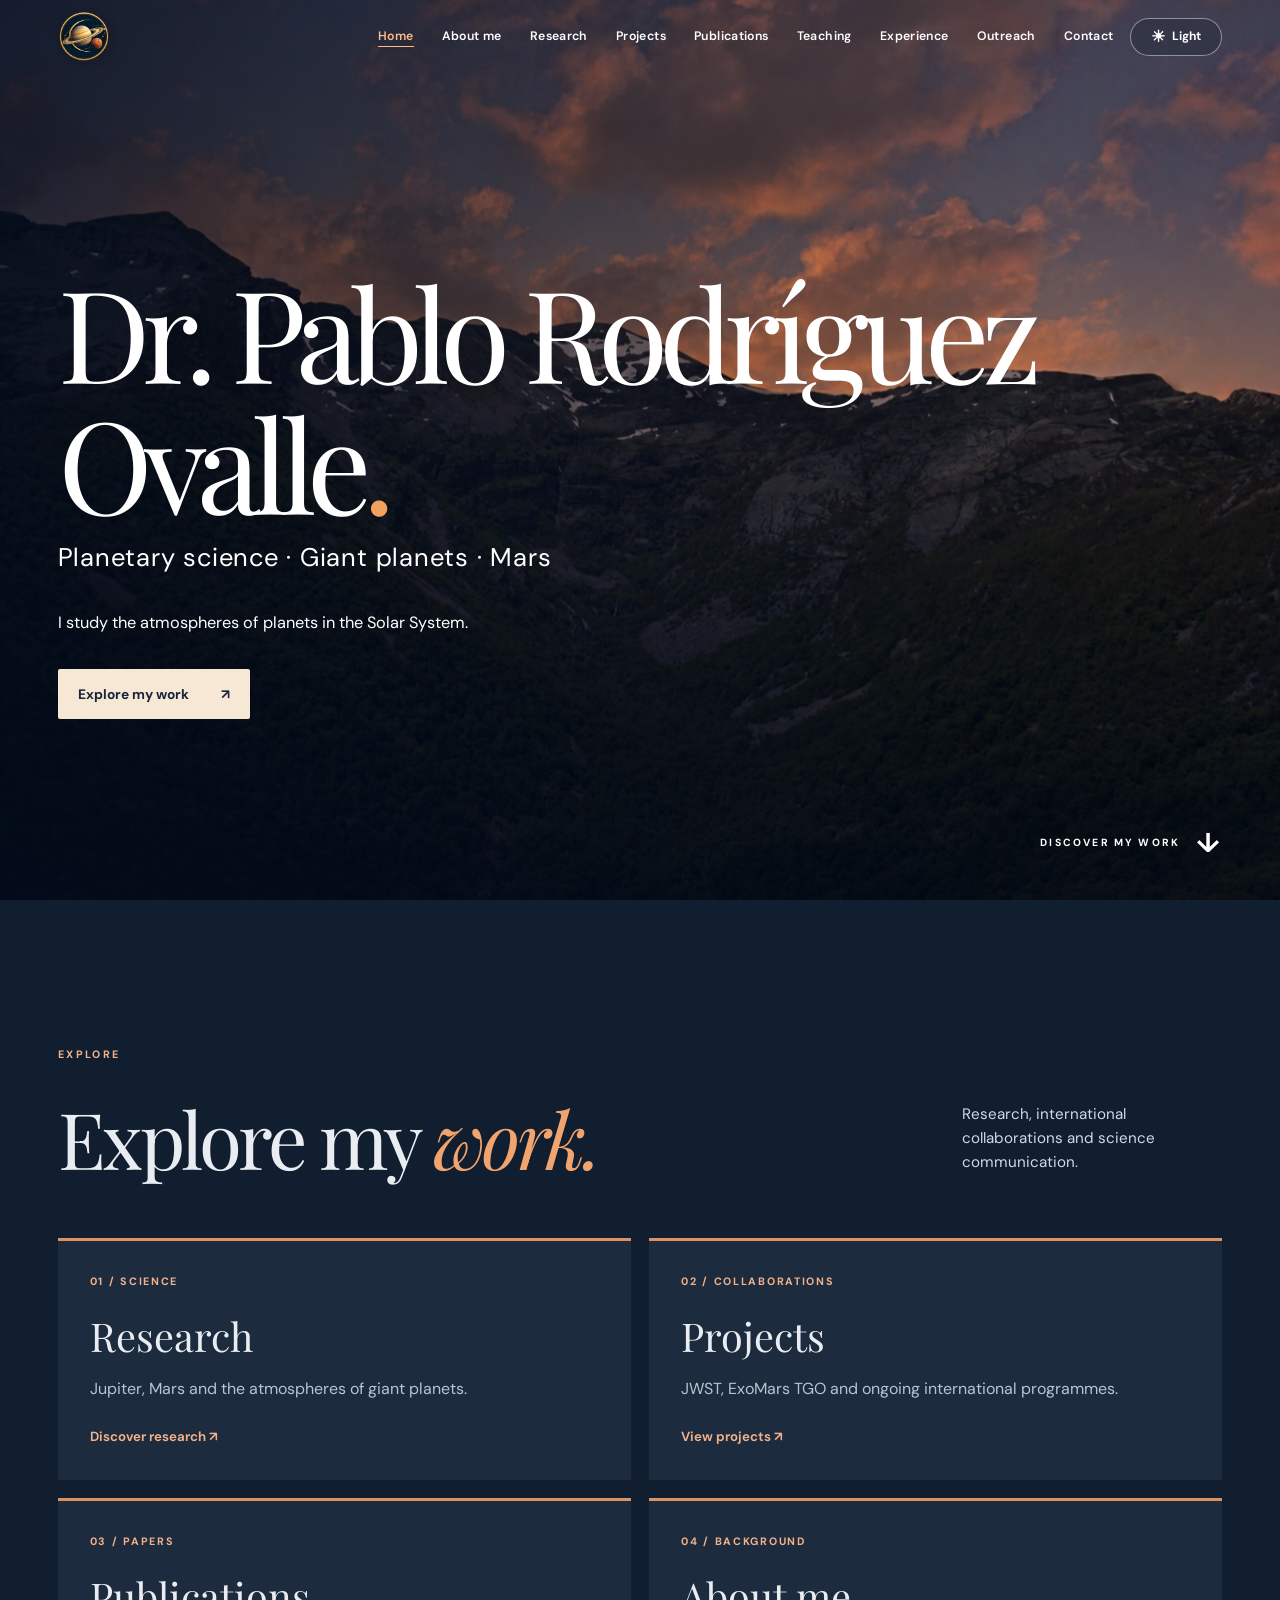
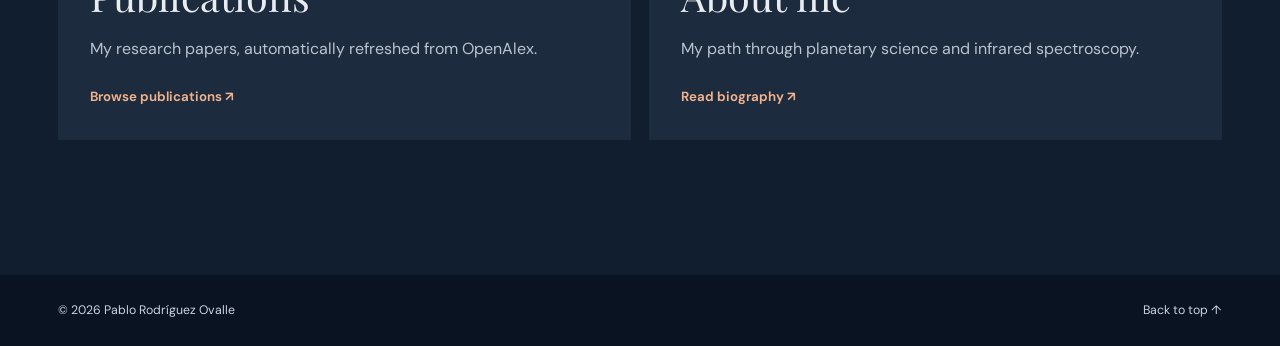
==== commit 236d5769: "Update index.html" ====
--- a/index.html
+++ b/index.html
@@ -88,7 +88,6 @@
 <div aria-hidden="true" class="hero-photo"></div>
 <div aria-hidden="true" class="hero-shade"></div>
 <div class="hero-content wrap">
-<p class="eyebrow hero-eyebrow">ASTROPHYSICIST IN PLANETARY SCIENCE</p>
 <h1>Dr. Pablo Rodríguez Ovalle<span class="accent">.</span></h1>
 <p class="hero-subtitle">Planetary science · Giant planets · Mars</p>
 <p class="hero-intro">I study the atmospheres of planets in the Solar System.</p>
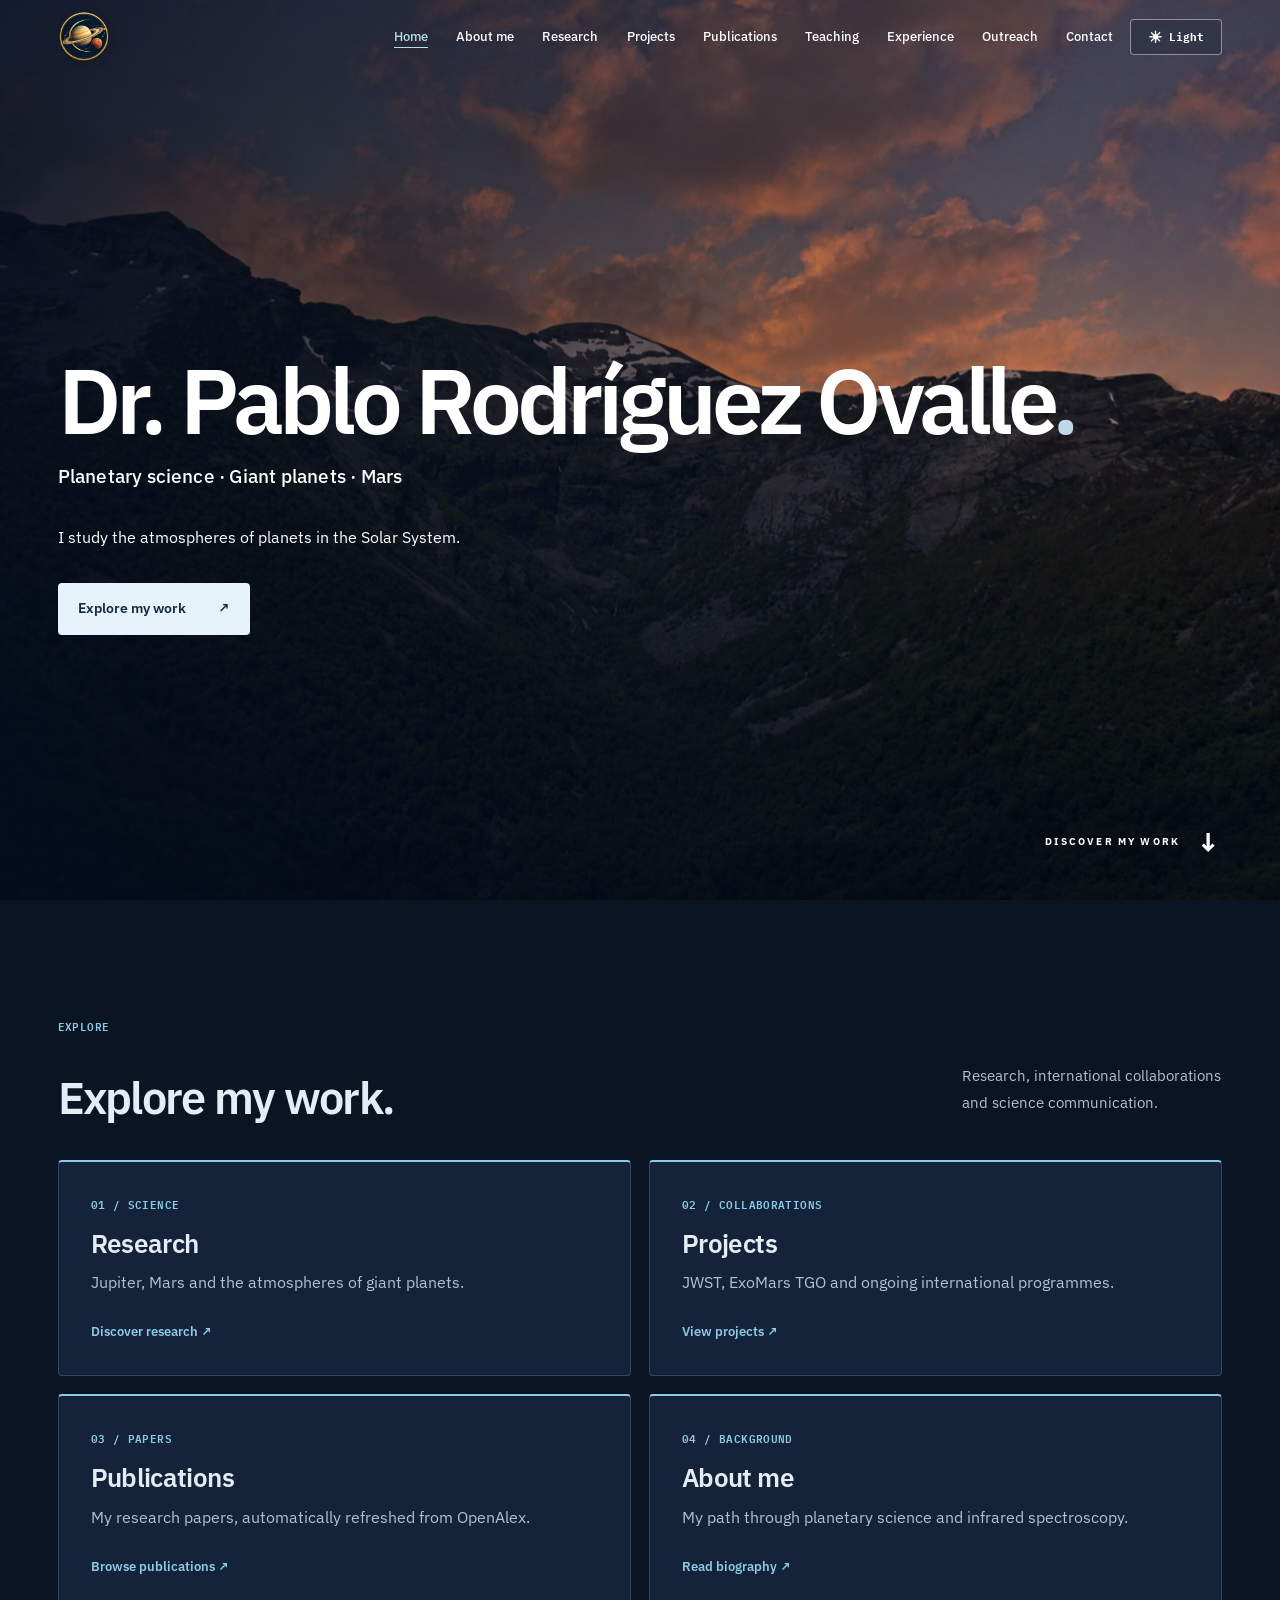
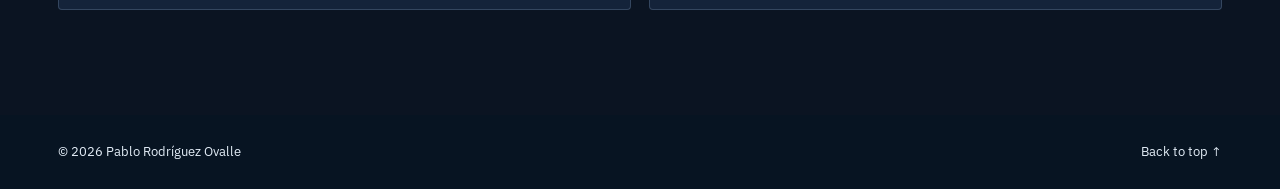
==== commit 83ebee58: "New webpage style Changed fonts, colors, style, grants and new students" ====
--- a/index.html
+++ b/index.html
@@ -78,6 +78,7 @@
 <meta content="#0d2135" name="theme-color"/>
 <script>try{document.documentElement.dataset.theme=localStorage.getItem('pablo-theme')==='light'?'light':'dark'}catch(e){document.documentElement.dataset.theme='dark'}</script>
 <link href="styles.css" rel="stylesheet"/>
+<link href="scientific-theme.css" rel="stylesheet"/>
 <script defer="" src="script.js"></script>
 </head>
 <body class="page-home">
--- a/styles.css
+++ b/styles.css
@@ -1,4 +1,3 @@
-@import url('https://fonts.googleapis.com/css2?family=DM+Sans:wght@400;500;600;700&family=Playfair+Display:ital,wght@0,400;0,500;1,400;1,500&display=swap');
 :root{--ink:#182724;--forest:#1c3933;--sage:#8a9e88;--paper:#faf9f5;--muted:#6b7773;--accent:#c8d49f;--serif:'Playfair Display',Georgia,serif;--sans:'DM Sans',Arial,sans-serif}*{box-sizing:border-box}html{scroll-behavior:smooth;scroll-padding-top:82px}body{margin:0;color:var(--ink);background:var(--paper);font-family:var(--sans);line-height:1.6}a{color:inherit;text-decoration:none}button{font:inherit}a:focus-visible,button:focus-visible{outline:3px solid #c6d79b;outline-offset:5px}.wrap{width:min(1180px,calc(100% - 9vw));margin-inline:auto}.site-header{z-index:10;position:fixed;inset:0 0 auto;display:flex;align-items:center;justify-content:space-between;padding:19px 4.5vw;color:#fff;transition:background .3s,color .3s,box-shadow .3s}.site-header.scrolled{background:rgba(250,249,245,.96);color:var(--ink);box-shadow:0 2px 24px #0000000b;backdrop-filter:blur(12px)}.brand{font-size:1.45rem;font-weight:700;letter-spacing:-.09em}.brand-dot,.accent{color:var(--accent)}.site-nav{display:flex;gap:clamp(13px,2.2vw,32px);align-items:center}.site-nav a{font-size:.77rem;letter-spacing:.03em;font-weight:600;transition:opacity .2s}.site-nav a:hover{opacity:.6}.menu-toggle{display:none;background:none;border:0;color:inherit;font-size:1.65rem;cursor:pointer}.hero{height:100svh;min-height:620px;position:relative;color:white;display:flex;align-items:center;overflow:hidden;background:#243f3c}.hero-photo{position:absolute;inset:-6%;background-image:url('https://images.unsplash.com/photo-1470252649378-9c29740c9fa8?auto=format&fit=crop&w=2000&q=85');background-size:cover;background-position:center 55%;transform:translate3d(0,var(--parallax,0px),0) scale(1.04);will-change:transform}.hero-shade{position:absolute;inset:0;background:linear-gradient(90deg,rgba(9,28,27,.74),rgba(10,28,25,.2) 80%),linear-gradient(0deg,rgba(0,0,0,.26),transparent 30%)}.hero-content{z-index:1;padding-top:70px}.eyebrow{font-size:.67rem;font-weight:700;letter-spacing:.23em;text-transform:uppercase;color:#789084}.hero-eyebrow{color:#e0eac8}.hero h1{font-family:var(--serif);font-weight:400;font-size:clamp(5rem,11vw,11.5rem);line-height:1.02;letter-spacing:-.07em;margin:15px 0 10px}.hero-subtitle{font-size:clamp(1.18rem,2vw,1.7rem);letter-spacing:.03em;margin:0}.hero-intro{font-size:1.02rem;max-width:410px;margin:32px 0}.button{display:inline-flex;align-items:center;justify-content:space-between;gap:32px;border-radius:2px;padding:14px 20px;font-size:.86rem;font-weight:700;transition:transform .2s,background .2s}.button:hover{transform:translateY(-3px)}.button-light{background:#f3f1e8;color:var(--forest)}.button-dark{background:var(--forest);color:#fff}.scroll-hint{position:absolute;bottom:35px;right:4.5vw;z-index:1;display:flex;gap:16px;align-items:center;letter-spacing:.21em;font-size:.65rem;font-weight:700}.scroll-hint span{font-size:1.7rem}.section{padding:135px 0}.split-layout{display:grid;grid-template-columns:1fr 1fr;gap:13%}h2{font-family:var(--serif);font-size:clamp(3rem,6.1vw,6rem);line-height:1.14;font-weight:400;letter-spacing:-.045em;margin:20px 0 0}h2 em,.image-break em{font-weight:400;color:#819783}.about-copy{padding-top:22px}.about-copy p{font-size:.98rem;color:var(--muted)}.about-copy .lead{color:var(--ink);font-size:1.4rem;line-height:1.55;margin-top:0}.link-row{display:flex;gap:20px;flex-wrap:wrap;margin-top:36px}.link-row a{font-weight:700;font-size:.82rem;border-bottom:1px solid;padding-bottom:5px}.image-break{height:470px;background-image:linear-gradient(#09282035,#09282070),url('https://images.unsplash.com/photo-1441974231531-c6227db76b6e?auto=format&fit=crop&w=1900&q=85');background-position:center;background-size:cover;background-attachment:fixed;display:grid;place-items:center;color:#fff}.image-break-overlay{width:100%}.image-break p{font-family:var(--serif);font-size:clamp(2.7rem,5vw,5rem);font-weight:400;line-height:1.2}.image-break em{color:#d3dfb9}.pale-section{background:#edf0e9}.section-heading{display:flex;justify-content:space-between;gap:30px;align-items:end;margin-bottom:55px}.section-heading h2{max-width:750px}.section-heading>p{max-width:260px;color:var(--muted);margin-bottom:8px;font-size:.95rem}.publication-list{border-top:1px solid #bdc8bf}.publication{display:grid;grid-template-columns:90px 1fr 36px;gap:20px;align-items:start;border-bottom:1px solid #bdc8bf;padding:30px 0}.pub-year{font-size:.83rem;font-weight:700;color:#6c8475}.publication h3{font-size:1.16rem;line-height:1.4;margin:0 0 8px}.publication p{margin:0;color:var(--muted);font-size:.86rem}.publication>a{font-size:1.8rem;font-weight:400}.footnote{font-size:.75rem;color:var(--muted);margin-top:26px}.cards{display:grid;grid-template-columns:repeat(3,1fr);gap:18px}.info-card{min-height:275px;background:#f0f1eb;padding:35px;display:flex;flex-direction:column;align-items:start}.card-number{font-family:var(--serif);font-size:1.3rem;color:#7b9985}.info-card h3{font-family:var(--serif);font-weight:400;font-size:1.75rem;line-height:1.2;margin:auto 0 8px}.info-card p{color:var(--muted);font-size:.9rem;margin:0}.dark-section{background:#1c3933;color:#f8f8ee}.dark-section .eyebrow{color:#a6bda8}.dark-section .section-heading p,.dark-section .timeline-item p{color:#a8bbb1}.dark-section h2 em{color:#bed0af}.timeline{border-top:1px solid #60766b}.timeline-item{display:grid;grid-template-columns:35% 1fr;gap:20px;padding:29px 0;border-bottom:1px solid #60766b}.timeline-item>span{color:#cad5c5;font-size:.87rem}.timeline-item h3{font-size:1.2rem;margin:0}.timeline-item p{font-size:.85rem;margin:6px 0 0}.outreach-grid{display:grid;grid-template-columns:1fr 1fr;gap:28px}.outreach-art{height:250px;display:grid;place-items:center;overflow:hidden}.art-one{background:radial-gradient(circle at 25% 40%,#e3dcb7 0 13%,transparent 14%),radial-gradient(circle at 70% 50%,#446c66 0 30%,transparent 31%),#b7c8ac}.art-two{background:radial-gradient(circle at 35% 40%,#f3dec2 0 23%,transparent 24%),radial-gradient(circle at 65% 65%,#6c8b83 0 25%,transparent 26%),#d6a87d}.outreach-art span{font-size:7rem;color:#fff9;transform:rotate(-13deg)}.outreach-card>.eyebrow{margin:25px 0 9px}.outreach-card h3{font-family:var(--serif);font-size:1.9rem;font-weight:400;margin:0}.outreach-card>p:last-child{color:var(--muted);font-size:.94rem;max-width:380px}.contact-section{background:#e0e8d8}.contact-content{text-align:center}.contact-content h2{font-size:clamp(3.5rem,7.5vw,7rem)}.contact-content p:not(.eyebrow){color:var(--muted);margin:25px 0 30px}.contact-content h2 em{color:#718c79}.site-footer{background:var(--forest);color:#cad9ce;padding:26px 0;font-size:.77rem}.footer-inner{display:flex;justify-content:space-between;gap:20px}.reveal{opacity:0;transform:translateY(25px);transition:opacity .7s ease,transform .7s ease}.reveal.visible{opacity:1;transform:translateY(0)}.skip-link{position:absolute;left:10px;top:-100px;background:#fff;color:#000;padding:10px;z-index:100}.skip-link:focus{top:10px}@media(max-width:760px){.site-header{padding:16px 6vw}.wrap{width:calc(100% - 12vw)}.menu-toggle{display:block}.site-nav{position:absolute;top:100%;left:0;right:0;display:none;flex-direction:column;gap:0;align-items:stretch;background:var(--paper);color:var(--ink);padding:10px 6vw 20px;box-shadow:0 15px 25px #0001}.site-nav.open{display:flex}.site-nav a{padding:12px 0;border-bottom:1px solid #e2e5df}.hero{min-height:610px}.hero h1{font-size:clamp(4rem,15vw,7rem)}.hero-photo{background-position:60% center}.section{padding:85px 0}.split-layout{grid-template-columns:1fr;gap:35px}.about-copy{padding-top:0}.section-heading{display:block}.section-heading>p{max-width:450px}.cards{grid-template-columns:1fr}.info-card{min-height:220px}.outreach-grid{grid-template-columns:1fr}.image-break{background-attachment:scroll;height:350px}.publication{grid-template-columns:50px 1fr 23px;gap:9px}.publication h3{font-size:1rem}.timeline-item{grid-template-columns:1fr;gap:6px}.footer-inner{flex-direction:column;gap:5px}}@media(prefers-reduced-motion:reduce){html{scroll-behavior:auto}.reveal{opacity:1;transform:none;transition:none}.hero-photo{transform:none!important}.button{transition:none}}
 
 /* Sky & Earth theme: warm horizons, sage landscapes, deep-blue nights. */
--- a/scientific-theme.css
+++ b/scientific-theme.css
@@ -0,0 +1,209 @@
+@import url('https://fonts.googleapis.com/css2?family=IBM+Plex+Mono:wght@400;500;600&family=IBM+Plex+Sans:ital,wght@0,400;0,500;0,600;0,700;1,400;1,500&display=swap');
+
+/* V15 — scientific editorial system. Keep legacy layout in styles.css. */
+:root {
+  --sans: 'IBM Plex Sans', 'Segoe UI', Arial, sans-serif;
+  --serif: 'IBM Plex Sans', 'Segoe UI', Arial, sans-serif;
+  --mono: 'IBM Plex Mono', ui-monospace, monospace;
+  --ink: #1b2a3c;
+  --muted: #52657b;
+  --paper: #f5f7fb;
+  --forest: #132841;
+  --sage: #6a8eaa;
+  --accent: #245f90;
+  --ui-surface: #ffffff;
+  --ui-surface-soft: #edf2f8;
+  --ui-line: #d6e0ea;
+  --ui-link: #215e91;
+  --ui-accent: #286c94;
+  --ui-accent-soft: #e0eef8;
+  --ui-header: #0e223a;
+}
+:root[data-theme="light"] {
+  --ink: #1b2a3c; --muted: #52657b; --paper: #f5f7fb;
+  --forest: #132841; --sage: #6a8eaa; --accent: #245f90;
+  --ui-surface: #ffffff; --ui-surface-soft: #edf2f8;
+  --ui-line: #d6e0ea; --ui-link: #215e91;
+  --ui-accent: #286c94; --ui-accent-soft: #e0eef8;
+  --ui-header: #0e223a;
+}
+:root[data-theme="dark"] {
+  --ink: #e4ecf5; --muted: #b1c1d4; --paper: #0b1422;
+  --forest: #101f33; --sage: #9eb3cb; --accent: #8ccae6;
+  --ui-surface: #14233a; --ui-surface-soft: #1b2d46;
+  --ui-line: #34465f; --ui-link: #9bd5ee;
+  --ui-accent: #8ccae6; --ui-accent-soft: #1c3a52;
+  --ui-header: #081627;
+}
+:root[data-theme="dark"] body,
+:root[data-theme="light"] body {
+  background: var(--paper); color: var(--ink);
+  font-family: var(--sans); font-size: 16px; line-height: 1.7;
+  -webkit-font-smoothing: antialiased;
+}
+body, button { font-family: var(--sans); }
+::selection { background: #7fbbda88; }
+/* Typography: hierarchy without oversized fashion/editorial serif headings. */
+h1,h2,h3,h4,h5,h6 {font-family:var(--sans); letter-spacing:-.022em;}
+h2, .section-heading h2, .contact-content h2 {
+  font-family: var(--sans); font-size: clamp(2rem,3.5vw,3.35rem);
+  line-height:1.17; font-weight:600; letter-spacing:-.038em;
+}
+h2 em, .section-heading h2 em, .contact-content h2 em {
+  font-family:inherit; font-size:inherit; font-style:normal; font-weight:600;
+  color:inherit;
+}
+.hero h1 {
+  font-family:var(--sans); font-size:clamp(3.1rem,7.2vw,6.7rem);
+  font-weight:600; line-height:1.08; letter-spacing:-.054em;
+  max-width:1120px; text-wrap:balance;
+}
+.page-banner h1 {
+  font-family:var(--sans); font-size:clamp(2.75rem,5.2vw,4.6rem);
+  font-weight:600; letter-spacing:-.04em; line-height:1.16;
+}
+.hero-subtitle {font-size:clamp(1rem,1.5vw,1.28rem);font-weight:500;letter-spacing:.01em;}
+.hero-intro {font-size:1rem;max-width:520px;}
+.eyebrow,.hero-eyebrow,.page-banner-kicker,
+.project-type,.card-number,.teaching-panel-kicker,.outreach-date,
+.mentoring-degree,.pub-year,.home-tile>span,.funding-label {
+  font-family:var(--mono);font-size:.7rem;line-height:1.7;
+  letter-spacing:.035em;font-weight:500;
+}
+.eyebrow { color:var(--ui-accent); }
+.page-banner-kicker {color:#c8dbea;letter-spacing:.09em;}
+.section {padding:105px 0;}
+.section-heading {margin-bottom:36px;}
+.section-heading>p,.research-summary p,.about-copy p,
+.info-card p,.publication p,.project-card p,.outreach-entry p {
+  line-height:1.78;
+}
+.section-heading>p {color:var(--muted);}
+/* Keep supplied mountain images; make text easy to read without masking the landscape. */
+.hero-shade {background:linear-gradient(90deg,rgba(4,14,31,.78),rgba(4,14,31,.08) 85%),linear-gradient(0deg,rgba(4,14,31,.50),transparent 48%)}
+.hero .accent {color:#bcd8e9;}
+.page-banner {background-image:linear-gradient(180deg,rgba(5,15,30,.38),rgba(5,15,30,.66)),url('assets/ancares-sunset-banner.png');}
+body.page-outreach .page-banner {background-image:linear-gradient(180deg,rgba(5,15,30,.22),rgba(5,15,30,.48)),url('assets/mountain-night-sky.png');}
+/* Navigation and controls. */
+.site-nav a {font-family:var(--sans);font-size:.79rem;font-weight:500;letter-spacing:0;}
+.site-nav a[aria-current="page"],
+body:not(.page-home) .site-header .site-nav a[aria-current="page"],
+:root[data-theme="dark"] .site-nav a[aria-current="page"] {
+  color:#b4ddf2;border-color:#b4ddf2;
+}
+body:not(.page-home) .site-header {background:var(--ui-header);color:#f0f6fa;}
+body:not(.page-home) .site-header .site-nav a {color:#f0f6fa;}
+body:not(.page-home) .site-header.scrolled {background:var(--ui-header);color:#f0f6fa;}
+body:not(.page-home) .site-header.scrolled .theme-toggle,
+body:not(.page-home) .site-header .theme-toggle {
+  background:rgba(255,255,255,.04);color:#f0f6fa;border-color:#58718b;
+}
+:root[data-theme="light"] .site-header.scrolled {background:rgba(247,249,253,.97);color:var(--ink);}
+:root[data-theme="dark"] .site-header.scrolled {background:rgba(10,21,35,.98);color:#f0f6fa;}
+:root[data-theme="dark"] .site-header.scrolled .theme-toggle {background:#132943;color:#e4ecf5;border-color:#52708c;}
+:root[data-theme="light"] .site-header.scrolled .theme-toggle {background:#eaf0f6;color:#1b2a3c;border-color:#bacadb;}
+:root[data-theme="light"] body:not(.page-home) .site-header.scrolled .theme-toggle,
+:root[data-theme="dark"] body:not(.page-home) .site-header.scrolled .theme-toggle {background:rgba(255,255,255,.04);color:#f0f6fa;border-color:#58718b;}
+.theme-toggle {border-radius:4px;font-family:var(--mono);font-size:.69rem;letter-spacing:0;}
+.button {border-radius:4px;font-family:var(--sans);font-weight:600;}
+.button-light {background:#e7f3fb;color:#152a41;}
+.button-dark {background:#1b4d71;color:#fff;}
+/* Light and dark surfaces share the same accessible design tokens. */
+:root[data-theme="light"] :is(.about-section,.research-section,.projects-section,.teaching-section,.outreach-section,.home-explore),
+:root[data-theme="dark"] :is(.about-section,.research-section,.projects-section,.teaching-section,.outreach-section,.home-explore) {
+  background:var(--paper);color:var(--ink);
+}
+:root[data-theme="light"] .pale-section,
+:root[data-theme="dark"] .pale-section {background:var(--ui-surface-soft);color:var(--ink);}
+:root[data-theme="light"] :is(.home-tile,.project-card,.project-card.active,.teaching-panel,.info-card,.research-section .info-card),
+:root[data-theme="dark"] :is(.home-tile,.project-card,.project-card.active,.teaching-panel,.info-card,.research-section .info-card) {
+  background:var(--ui-surface);color:var(--ink);
+  border:1px solid var(--ui-line); border-top:2px solid var(--ui-accent);
+  box-shadow:none;border-radius:4px;
+}
+:root[data-theme="light"] .project-card.active,
+:root[data-theme="dark"] .project-card.active {background:var(--ui-surface);}
+:root[data-theme="light"] :is(.home-tile p,.info-card p,.project-card p,.research-card-body p,.teaching-intro,.outreach-entry p),
+:root[data-theme="dark"] :is(.home-tile p,.info-card p,.project-card p,.research-card-body p,.teaching-intro,.outreach-entry p) {color:var(--muted);}
+:root[data-theme="light"] :is(.about-copy p,.about-copy .lead,.section-heading>p,.research-summary p),
+:root[data-theme="dark"] :is(.about-copy p,.about-copy .lead,.section-heading>p,.research-summary p) {color:var(--muted);}
+:root[data-theme="light"] .about-copy .lead,
+:root[data-theme="dark"] .about-copy .lead {color:var(--ink);}
+:root[data-theme="light"] :is(.eyebrow,.project-type,.project-meta,.pub-year,.teaching-panel-kicker,.outreach-date,.card-number,.research-section .card-number,.home-tile>span,.home-tile b),
+:root[data-theme="dark"] :is(.eyebrow,.project-type,.project-meta,.pub-year,.teaching-panel-kicker,.outreach-date,.card-number,.research-section .card-number,.home-tile>span,.home-tile b) {
+  color:var(--ui-accent);font-weight:600;
+}
+:root[data-theme="dark"] .site-footer,
+:root[data-theme="dark"] .dark-section {background:#071422;color:#e3edf7;}
+:root[data-theme="light"] .site-footer,
+:root[data-theme="light"] .dark-section {background:#142941;color:#eff5f9;}
+.dark-section .eyebrow {color:#a2d3e9;}
+.dark-section .section-heading>p {color:#c1d1e0;}
+.dark-section h2 em {color:inherit;}
+.site-footer {font-size:.8rem;}
+/* Lists, technical details and references. */
+:root[data-theme="light"] :is(.publication-list,.publication,.outreach-list,.outreach-entry,.course-list,.course-item,.mentoring-entry),
+:root[data-theme="dark"] :is(.publication-list,.publication,.outreach-list,.outreach-entry,.course-list,.course-item,.mentoring-entry) {
+  border-color:var(--ui-line);
+}
+:root[data-theme="light"] :is(.pub-year,.publication .pub-self,.publication a.pub-link,.course-item>strong,.research-link,.bio-details summary),
+:root[data-theme="dark"] :is(.pub-year,.publication .pub-self,.publication a.pub-link,.course-item>strong,.research-link,.bio-details summary) {
+  color:var(--ui-link);border-color:var(--ui-link);
+}
+:root[data-theme="light"] .publication .pub-authors,
+:root[data-theme="dark"] .publication .pub-authors {color:var(--ink);}
+:root[data-theme="light"] :is(.publication p,.course-item span,.mentoring-credit span),
+:root[data-theme="dark"] :is(.publication p,.course-item span,.mentoring-credit span) {color:var(--muted);}
+:root[data-theme="light"] :is(.mentoring-thesis,.outreach-entry h3),
+:root[data-theme="dark"] :is(.mentoring-thesis,.outreach-entry h3) {color:var(--ink);}
+.publication h3,.experience-section .timeline-item h3 {font-size:1.08rem;line-height:1.5;font-weight:600;}
+.home-tile h3,.project-card h3,.teaching-panel h3,.outreach-entry h3,
+.research-section .research-card-body h3,.mentoring-entry h4 {
+  font-family:var(--sans);font-size:clamp(1.23rem,2vw,1.62rem);
+  line-height:1.35;font-weight:600;letter-spacing:-.025em;
+}
+.mentoring-entry h4 {margin:12px 0 9px;}
+.mentoring-thesis {font-style:normal;font-size:.95rem;line-height:1.72;}
+.mentoring-entry + .mentoring-entry {margin-top:24px;}
+.project-card,.teaching-panel {padding:28px;}
+.project-logo {border:none;background:transparent;}
+.institution-logo,.experience-logo {background:#fff;border:1px solid #dbe4ed;}
+:root[data-theme="light"] .about-portrait {background:#ebf1f7;box-shadow:none;}
+:root[data-theme="dark"] .about-portrait {background:#192941;box-shadow:none;}
+.status-badge {background:#214f70;color:#f6fbff;border-radius:4px;font-family:var(--mono);font-size:.61rem;letter-spacing:.02em;}
+/* Award badge specifically belongs to FLAMENCO, no unrelated text changes. */
+.project-funding {margin-top:20px;padding:16px 17px;background:var(--ui-accent-soft);border-left:3px solid var(--ui-accent);border-radius:2px;}
+.project-funding .funding-label {display:block;color:var(--ui-accent);margin-bottom:8px;font-weight:600;}
+.project-funding p {font-size:.85rem;line-height:1.65;color:var(--ink) !important;margin:0;}
+.project-funding a {font-weight:600;color:var(--ui-link);text-decoration:underline;text-underline-offset:3px;}
+:root[data-theme="dark"] .contact-content {background:rgba(7,18,31,.85);}
+:root[data-theme="light"] .contact-content {background:rgba(10,28,44,.78);}
+/* Mobile navigation has a theme-aware readable surface. */
+@media(max-width:760px) {
+  .hero h1 {font-size:clamp(2.8rem,9.5vw,5rem);}
+  .section {padding:75px 0;}
+  .page-banner h1 {font-size:clamp(2.4rem,8vw,3.6rem);}
+  :root[data-theme="light"] .site-nav.open {background:#f7f9fc;color:#1b2a3c;}
+  :root[data-theme="dark"] .site-nav.open {background:#101f33;color:#e4ecf5;}
+  :root[data-theme="light"] body:not(.page-home) .site-header .site-nav.open a {color:#1b2a3c;}
+  :root[data-theme="dark"] body:not(.page-home) .site-header .site-nav.open a {color:#e4ecf5;}
+  :root[data-theme="light"] .site-nav.open a[aria-current="page"] {color:#235f8f;}
+  :root[data-theme="dark"] .site-nav.open a[aria-current="page"] {color:#9bd5ee;}
+  .teaching-panel,.project-card {padding:23px;}
+}
+/* Specificity guards for inherited legacy theme rules. */
+:root[data-theme="light"] h2 em,
+:root[data-theme="dark"] h2 em,
+:root[data-theme="light"] .contact-content h2 em,
+:root[data-theme="dark"] .contact-content h2 em {color:inherit;}
+:root[data-theme="light"] .dark-section .section-heading>p,
+:root[data-theme="dark"] .dark-section .section-heading>p {color:#c1d1e0;}
+:root[data-theme="light"] body:not(.page-home) .site-header,
+:root[data-theme="light"] body:not(.page-home) .site-header.scrolled,
+:root[data-theme="dark"] body:not(.page-home) .site-header,
+:root[data-theme="dark"] body:not(.page-home) .site-header.scrolled {
+  background:var(--ui-header);color:#f0f6fa;
+}
+@media(prefers-reduced-motion:reduce) {
+  .home-tile,.project-card,.button,.institution-logo {transition:none;}
+}
